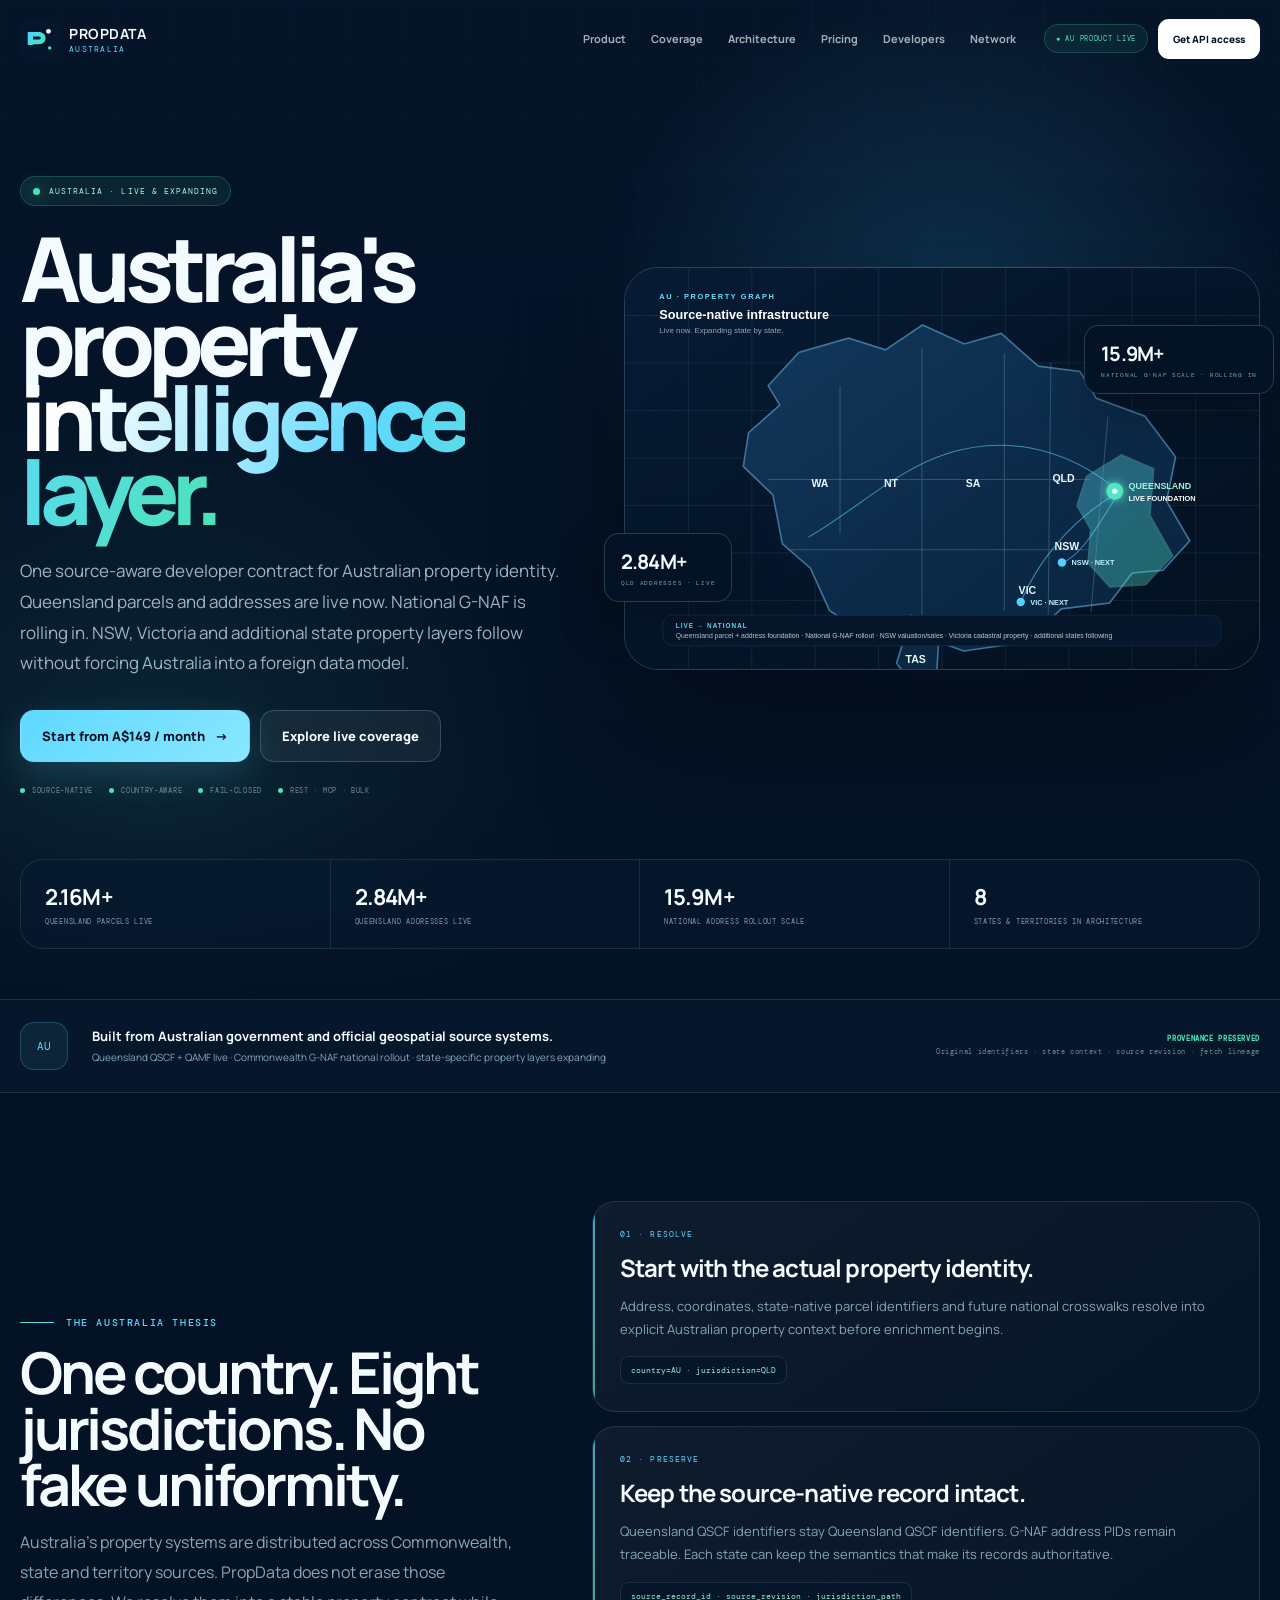
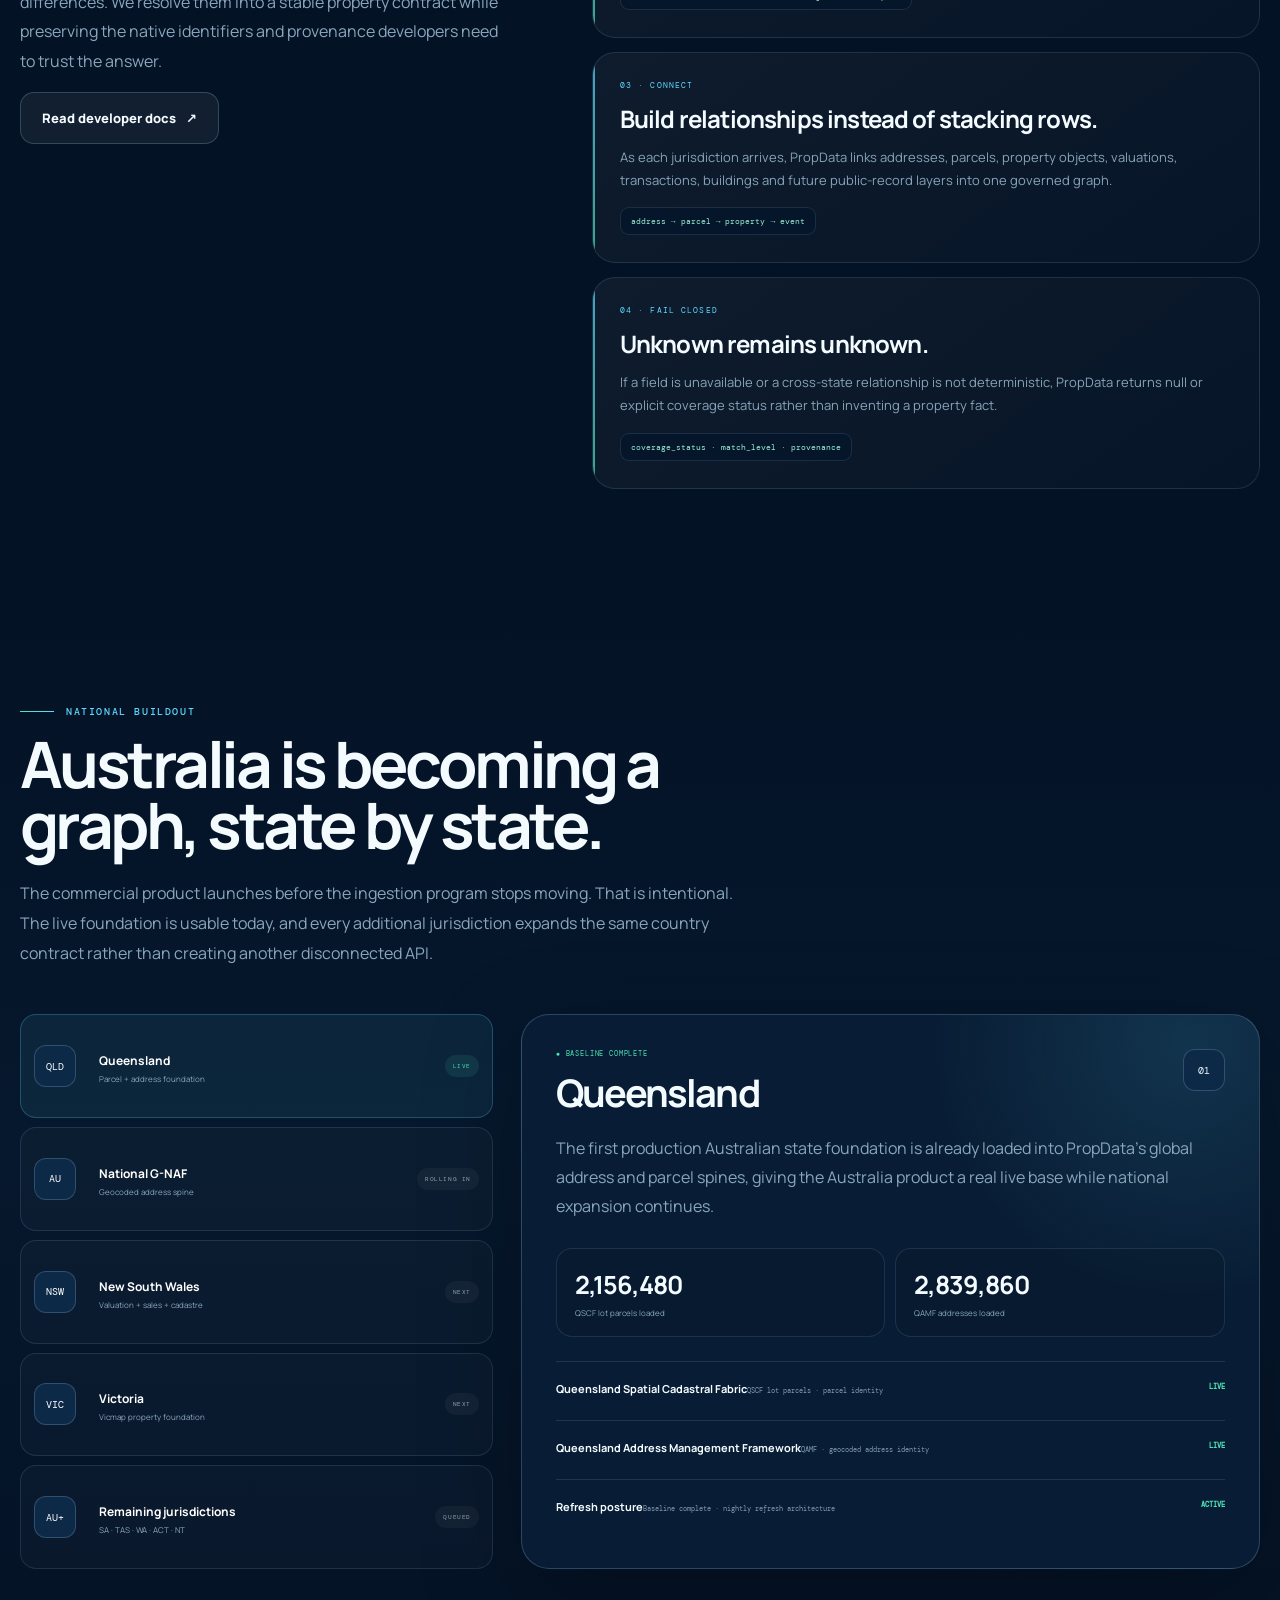
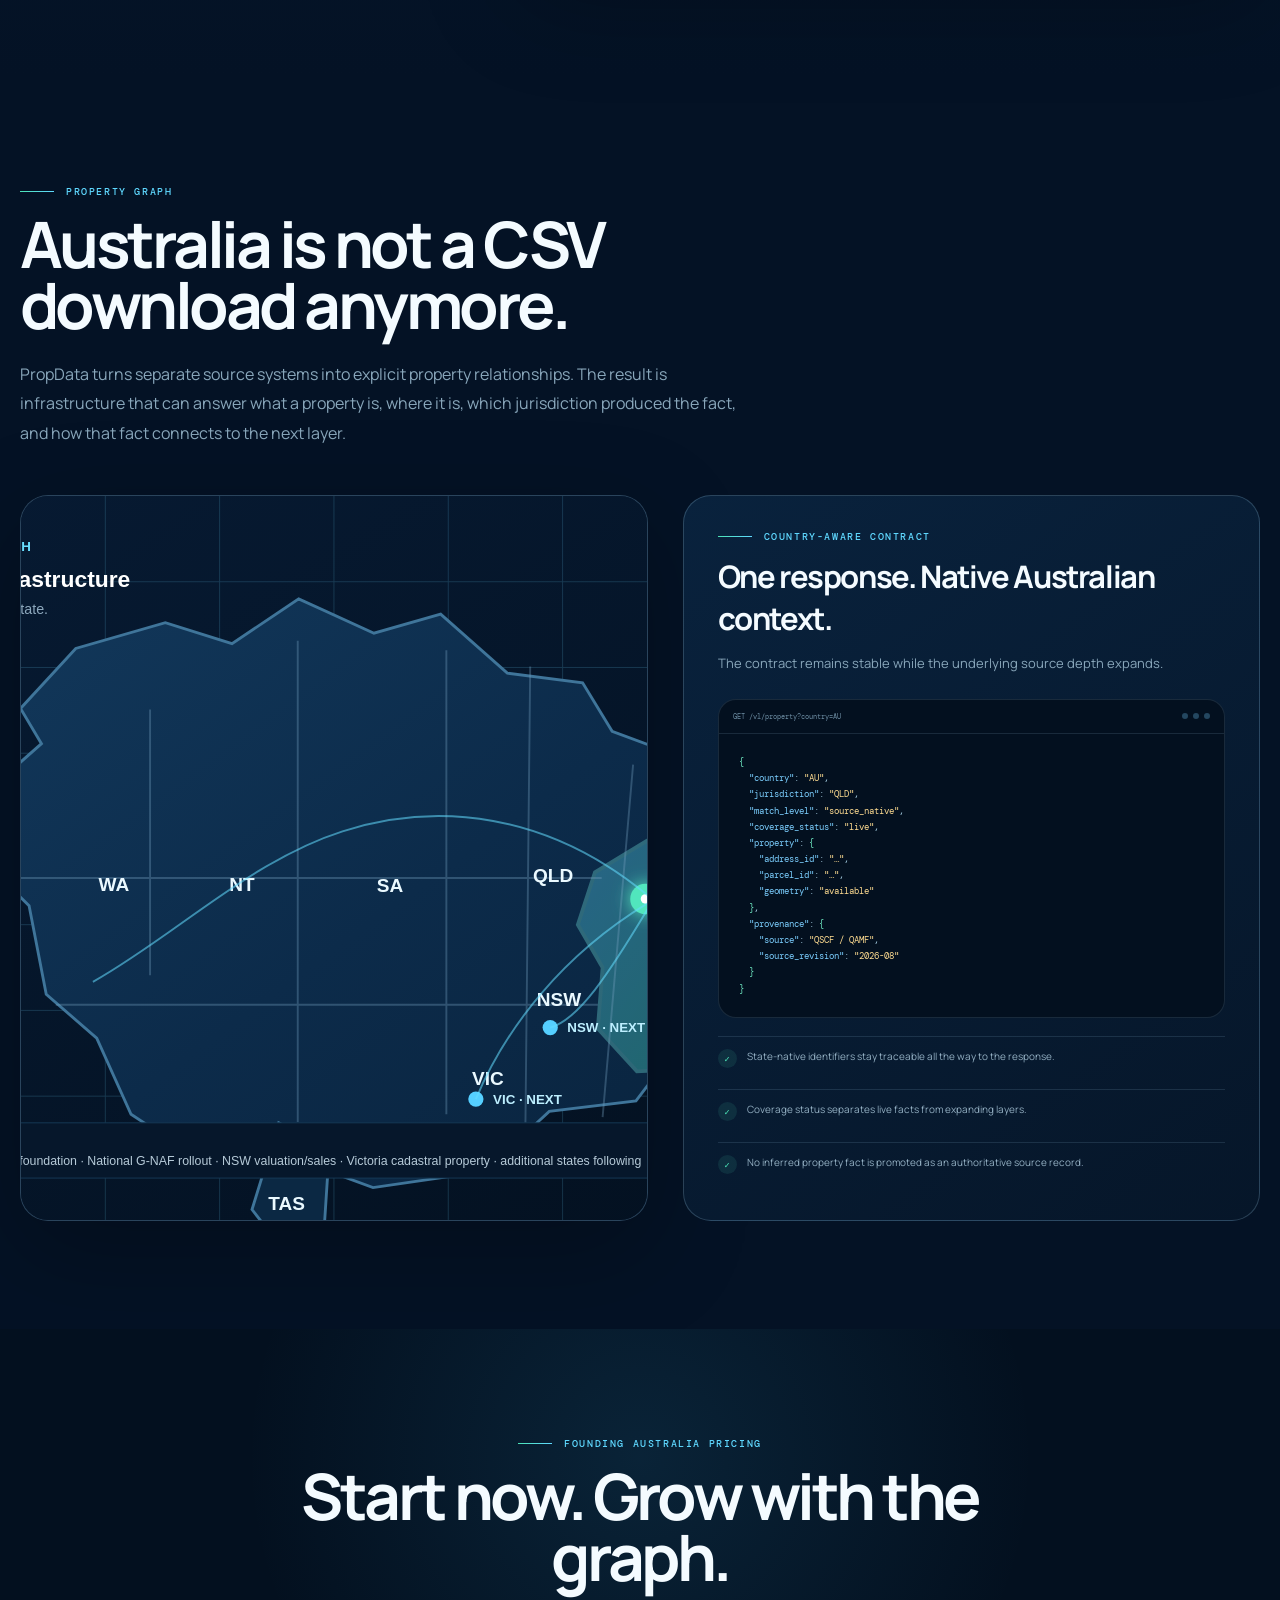
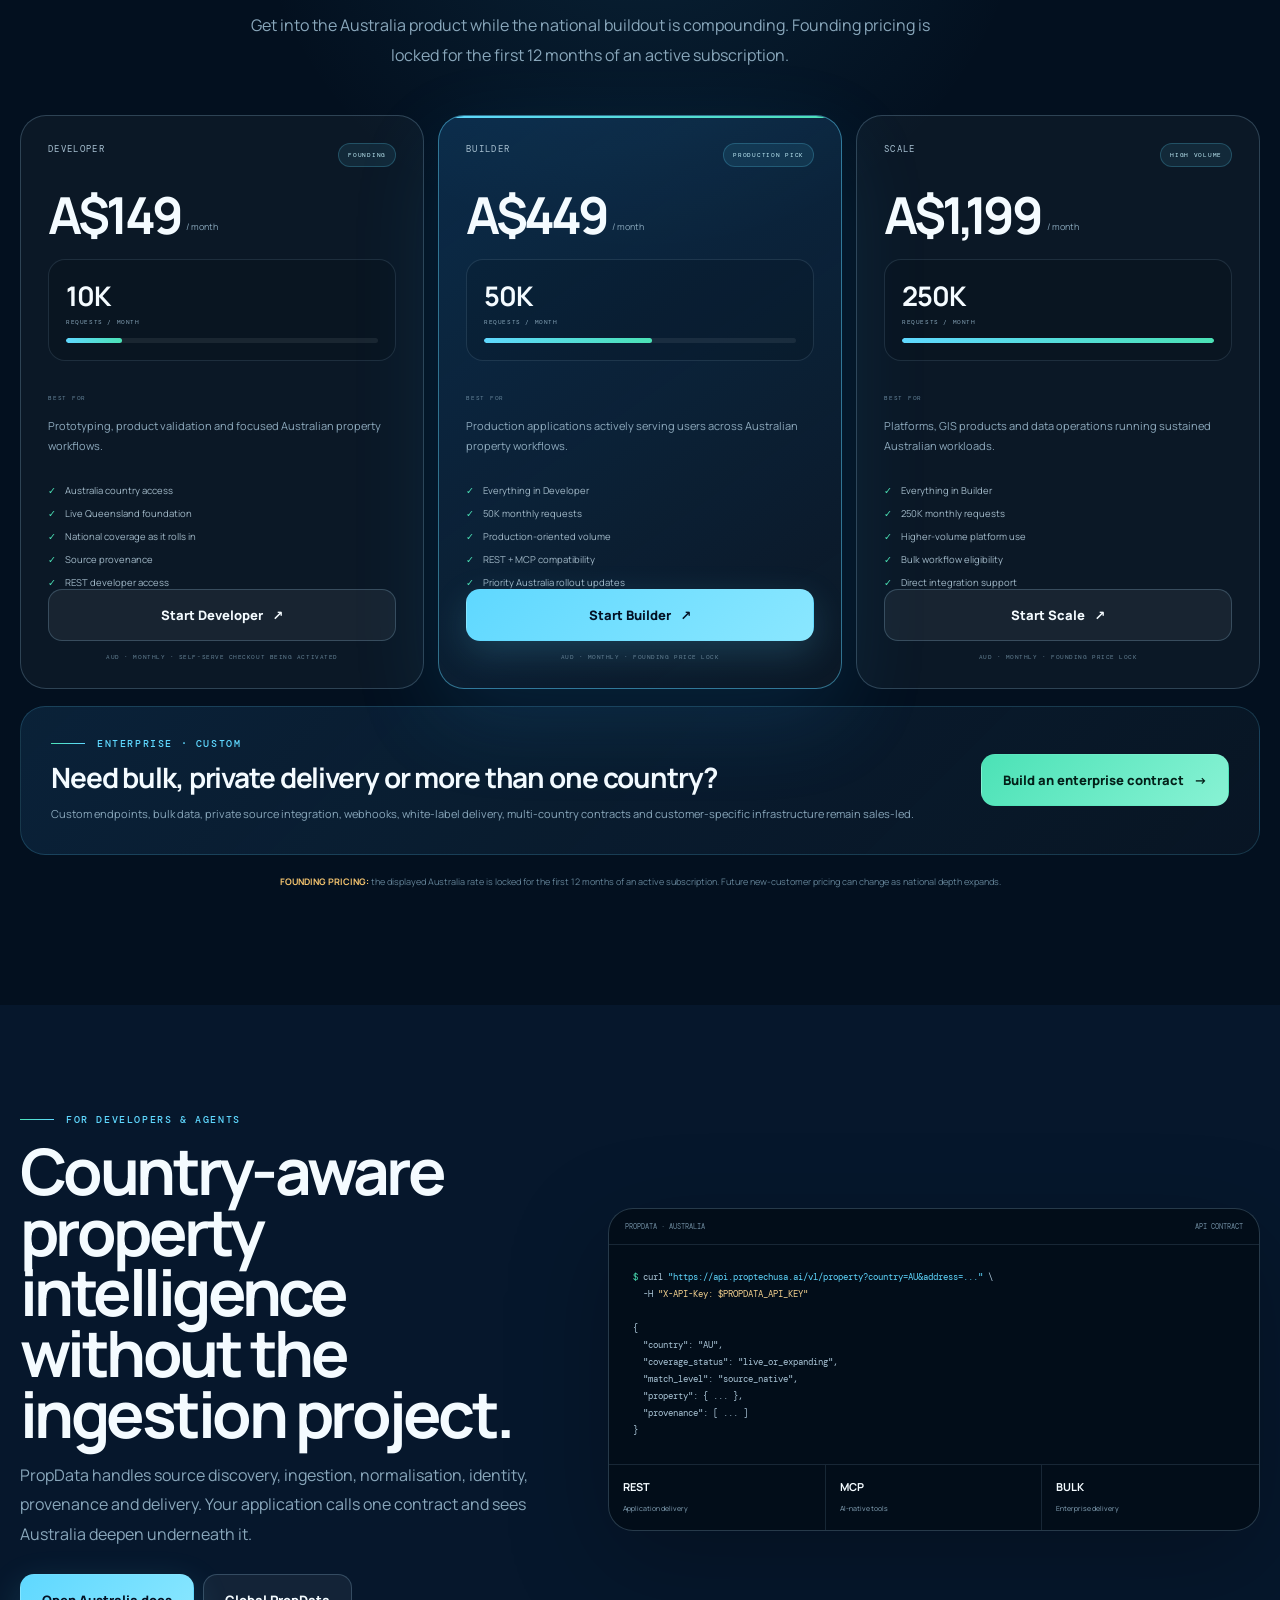
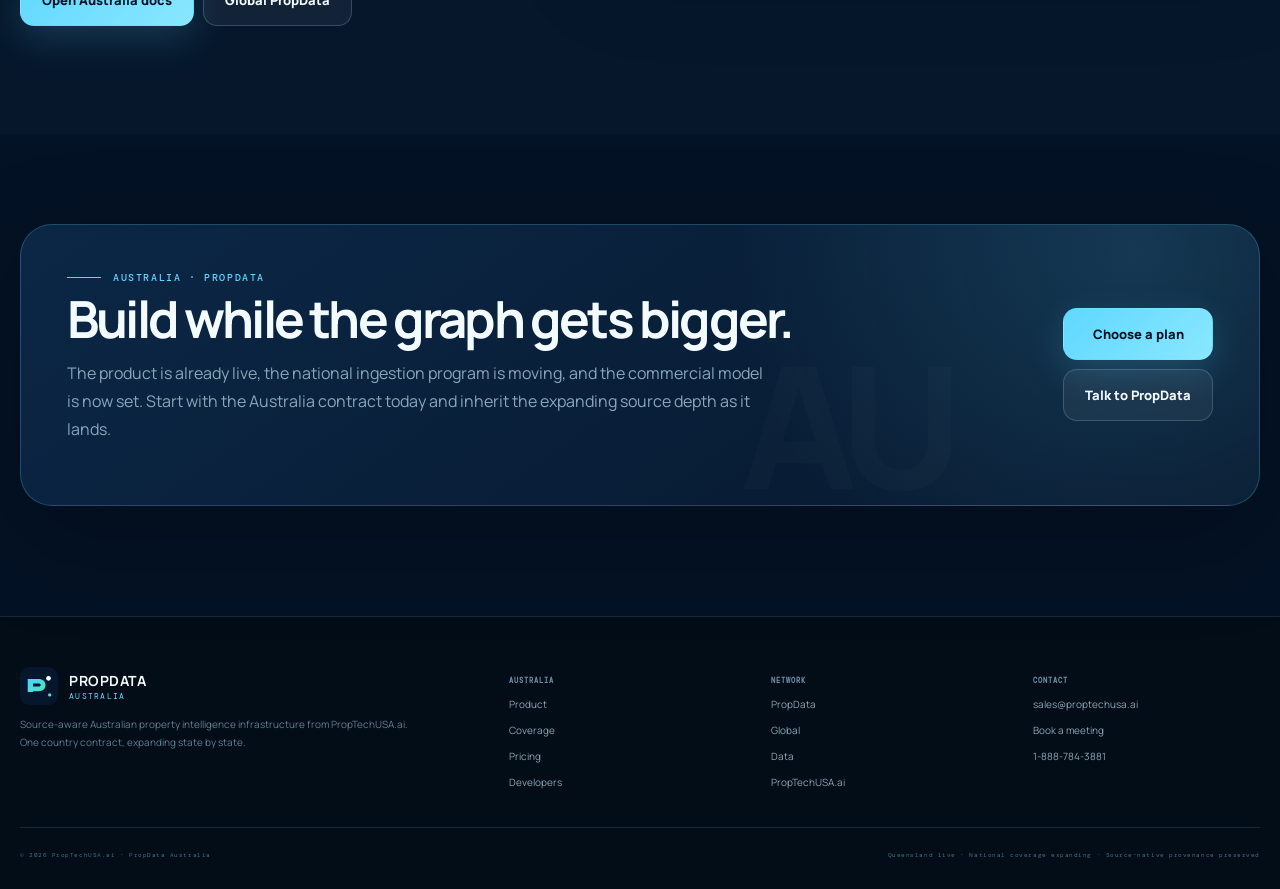
==== index.html @ f92a6155 "Launch premium PropData Australia country site" ====
<!doctype html>
<html lang="en-AU">
<head>
  <meta charset="utf-8">
  <meta name="viewport" content="width=device-width,initial-scale=1,viewport-fit=cover">
  <title>Australia Property Data API — National Address, Parcel & Property Intelligence | PropData</title>
  <meta name="description" content="Build on Australia's expanding source-native property graph with Queensland parcels and addresses live now, national G-NAF rolling out, and NSW, Victoria and additional state property layers following through one PropData API contract.">
  <meta name="author" content="PropTechUSA.ai">
  <meta name="application-name" content="PropData Australia">
  <meta name="theme-color" content="#041225">
  <meta name="color-scheme" content="dark">
  <meta name="robots" content="index,follow,max-image-preview:large,max-snippet:-1,max-video-preview:-1">
  <link rel="canonical" href="https://au.proptechusa.ai/">
  <link rel="alternate" hreflang="en-AU" href="https://au.proptechusa.ai/">
  <link rel="alternate" hreflang="x-default" href="https://au.proptechusa.ai/">
  <link rel="icon" href="/favicon.svg" type="image/svg+xml">
  <link rel="manifest" href="/site.webmanifest">
  <link rel="stylesheet" href="/site.css">

  <meta property="og:type" content="website">
  <meta property="og:site_name" content="PropData Australia">
  <meta property="og:title" content="Australia's property intelligence infrastructure. One API.">
  <meta property="og:description" content="Queensland live. National G-NAF rolling out. NSW, Victoria and additional state property layers following through one source-aware property contract.">
  <meta property="og:url" content="https://au.proptechusa.ai/">
  <meta property="og:locale" content="en_AU">
  <meta property="og:image" content="https://au.proptechusa.ai/assets/australia-network.svg">
  <meta property="og:image:alt" content="PropData Australia national property graph rollout">
  <meta name="twitter:card" content="summary_large_image">
  <meta name="twitter:title" content="Australia's property intelligence infrastructure. One API.">
  <meta name="twitter:description" content="Source-native Australian property intelligence with Queensland live and national coverage expanding now.">
  <meta name="twitter:image" content="https://au.proptechusa.ai/assets/australia-network.svg">

  <script type="application/ld+json">
  {
    "@context":"https://schema.org",
    "@graph":[
      {
        "@type":"Organization",
        "@id":"https://proptechusa.ai/#organization",
        "name":"PropTechUSA.ai",
        "url":"https://proptechusa.ai/",
        "logo":{"@type":"ImageObject","url":"https://au.proptechusa.ai/favicon.svg"},
        "sameAs":["https://propdata.proptechusa.ai/","https://global.proptechusa.ai/","https://data.proptechusa.ai/"]
      },
      {
        "@type":"WebSite",
        "@id":"https://au.proptechusa.ai/#website",
        "url":"https://au.proptechusa.ai/",
        "name":"PropData Australia",
        "publisher":{"@id":"https://proptechusa.ai/#organization"},
        "inLanguage":"en-AU"
      },
      {
        "@type":"SoftwareApplication",
        "@id":"https://au.proptechusa.ai/#product",
        "name":"PropData Australia Property Intelligence API",
        "url":"https://au.proptechusa.ai/",
        "applicationCategory":"DeveloperApplication",
        "applicationSubCategory":"Property data API",
        "operatingSystem":"Web API",
        "isAccessibleForFree":false,
        "provider":{"@id":"https://proptechusa.ai/#organization"},
        "areaServed":{"@type":"Country","name":"Australia"},
        "description":"Australia property intelligence infrastructure with live Queensland parcel and address baselines, national G-NAF expansion, and additional state cadastral, valuation and transaction layers rolling into one governed developer contract.",
        "featureList":["Australian address resolution","Parcel identity and geometry","Source provenance","State-aware property models","National G-NAF rollout","REST and MCP delivery","Bulk and enterprise delivery"],
        "offers":[
          {"@type":"Offer","name":"Developer","price":"149","priceCurrency":"AUD","availability":"https://schema.org/InStock"},
          {"@type":"Offer","name":"Builder","price":"449","priceCurrency":"AUD","availability":"https://schema.org/InStock"},
          {"@type":"Offer","name":"Scale","price":"1199","priceCurrency":"AUD","availability":"https://schema.org/InStock"}
        ]
      },
      {
        "@type":"BreadcrumbList",
        "itemListElement":[
          {"@type":"ListItem","position":1,"name":"PropTechUSA.ai","item":"https://proptechusa.ai/"},
          {"@type":"ListItem","position":2,"name":"PropData","item":"https://propdata.proptechusa.ai/"},
          {"@type":"ListItem","position":3,"name":"Australia","item":"https://au.proptechusa.ai/"}
        ]
      },
      {
        "@type":"FAQPage",
        "mainEntity":[
          {"@type":"Question","name":"Is PropData Australia live?","acceptedAnswer":{"@type":"Answer","text":"Yes. Queensland parcel and address foundations are live today. National G-NAF address coverage and additional state property layers are rolling into the same PropData contract."}},
          {"@type":"Question","name":"What currency is Australia pricing in?","acceptedAnswer":{"@type":"Answer","text":"Self-serve Australia plans are priced in Australian dollars (AUD)."}},
          {"@type":"Question","name":"Does PropData flatten Australian states into a US-style schema?","acceptedAnswer":{"@type":"Answer","text":"No. PropData preserves source-native state identifiers, jurisdiction semantics and provenance while normalizing delivery through a stable country-aware API contract."}}
        ]
      }
    ]
  }
  </script>
</head>
<body>
  <header class="site-header">
    <div class="shell nav">
      <a class="brand" href="#top" aria-label="PropData Australia home">
        <img src="/favicon.svg" alt="" width="38" height="38">
        <span class="brand-copy"><strong>PROPDATA</strong><small>AUSTRALIA</small></span>
      </a>

      <button id="menu-toggle" class="menu-toggle" type="button" aria-expanded="false" aria-controls="primary-nav" aria-label="Open navigation"><span></span><span></span></button>

      <nav id="primary-nav" class="primary-nav" aria-label="Primary navigation">
        <a href="#product">Product</a>
        <a href="#coverage">Coverage</a>
        <a href="#architecture">Architecture</a>
        <a href="#pricing">Pricing</a>
        <a href="/docs.html">Developers</a>
        <details class="network-menu">
          <summary>Network</summary>
          <div class="network-popover">
            <a href="https://proptechusa.ai/"><strong>PropTechUSA.ai</strong><small>Company</small></a>
            <a href="https://propdata.proptechusa.ai/"><strong>PropData</strong><small>Global property API</small></a>
            <a href="https://global.proptechusa.ai/"><strong>Global</strong><small>International coverage</small></a>
            <a href="https://data.proptechusa.ai/"><strong>Data</strong><small>Data solutions</small></a>
          </div>
        </details>
      </nav>

      <div class="nav-actions">
        <span class="nav-pill">● AU PRODUCT LIVE</span>
        <a class="nav-cta" href="#pricing">Get API access</a>
      </div>
    </div>
  </header>

  <main id="top">
    <section class="hero">
      <div class="shell">
        <div class="hero-grid">
          <div class="hero-copy reveal visible">
            <div class="launch-pill"><i></i> AUSTRALIA · LIVE & EXPANDING</div>
            <h1>Australia's property<br><em>intelligence layer.</em></h1>
            <p>One source-aware developer contract for Australian property identity. Queensland parcels and addresses are live now. National G-NAF is rolling in. NSW, Victoria and additional state property layers follow without forcing Australia into a foreign data model.</p>
            <div class="hero-actions">
              <a class="btn btn-primary" href="#pricing">Start from A$149 / month <span>→</span></a>
              <a class="btn btn-dark" href="#coverage">Explore live coverage</a>
            </div>
            <div class="hero-note">
              <span><i></i> SOURCE-NATIVE</span>
              <span><i></i> COUNTRY-AWARE</span>
              <span><i></i> FAIL-CLOSED</span>
              <span><i></i> REST · MCP · BULK</span>
            </div>
            <div id="success" class="success-banner" role="status">Subscription received. We are provisioning your PropData Australia access under the selected plan.</div>
          </div>

          <div class="hero-visual reveal visible">
            <img src="/assets/australia-network.svg" alt="Australia property graph showing Queensland live and national expansion">
            <div class="hero-float float-a"><b>2.84M+</b><span>QLD ADDRESSES · LIVE</span></div>
            <div class="hero-float float-b"><b>15.9M+</b><span>NATIONAL G-NAF SCALE · ROLLING IN</span></div>
          </div>
        </div>

        <div class="hero-metrics reveal visible" aria-label="Australia product metrics">
          <div><b>2.16M+</b><span>Queensland parcels live</span></div>
          <div><b>2.84M+</b><span>Queensland addresses live</span></div>
          <div><b>15.9M+</b><span>National address rollout scale</span></div>
          <div><b>8</b><span>States & territories in architecture</span></div>
        </div>
      </div>
    </section>

    <section class="source-ribbon" aria-label="Source provenance">
      <div class="shell source-ribbon-inner">
        <div class="source-seal">AU</div>
        <div class="source-copy">
          <strong>Built from Australian government and official geospatial source systems.</strong>
          <span>Queensland QSCF + QAMF live · Commonwealth G-NAF national rollout · state-specific property layers expanding</span>
        </div>
        <div class="source-right"><b>PROVENANCE PRESERVED</b><br>Original identifiers · state context · source revision · fetch lineage</div>
      </div>
    </section>

    <section id="product" class="section thesis">
      <div class="shell thesis-grid">
        <div class="thesis-copy reveal">
          <div class="eyebrow">THE AUSTRALIA THESIS</div>
          <h2>One country. Eight jurisdictions. No fake uniformity.</h2>
          <p>Australia's property systems are distributed across Commonwealth, state and territory sources. PropData does not erase those differences. We resolve them into a stable property contract while preserving the native identifiers and provenance developers need to trust the answer.</p>
          <a class="btn btn-dark" href="/docs.html">Read developer docs <span>↗</span></a>
        </div>

        <div class="principles">
          <article class="principle reveal"><div class="number">01 · RESOLVE</div><h3>Start with the actual property identity.</h3><p>Address, coordinates, state-native parcel identifiers and future national crosswalks resolve into explicit Australian property context before enrichment begins.</p><code>country=AU · jurisdiction=QLD</code></article>
          <article class="principle reveal"><div class="number">02 · PRESERVE</div><h3>Keep the source-native record intact.</h3><p>Queensland QSCF identifiers stay Queensland QSCF identifiers. G-NAF address PIDs remain traceable. Each state can keep the semantics that make its records authoritative.</p><code>source_record_id · source_revision · jurisdiction_path</code></article>
          <article class="principle reveal"><div class="number">03 · CONNECT</div><h3>Build relationships instead of stacking rows.</h3><p>As each jurisdiction arrives, PropData links addresses, parcels, property objects, valuations, transactions, buildings and future public-record layers into one governed graph.</p><code>address → parcel → property → event</code></article>
          <article class="principle reveal"><div class="number">04 · FAIL CLOSED</div><h3>Unknown remains unknown.</h3><p>If a field is unavailable or a cross-state relationship is not deterministic, PropData returns null or explicit coverage status rather than inventing a property fact.</p><code>coverage_status · match_level · provenance</code></article>
        </div>
      </div>
    </section>

    <section id="coverage" class="section coverage">
      <div class="shell">
        <div class="section-head reveal">
          <div class="eyebrow">NATIONAL BUILDOUT</div>
          <h2>Australia is becoming a graph, state by state.</h2>
          <p>The commercial product launches before the ingestion program stops moving. That is intentional. The live foundation is usable today, and every additional jurisdiction expands the same country contract rather than creating another disconnected API.</p>
        </div>

        <div class="coverage-layout">
          <div class="state-list reveal" role="tablist" aria-label="Australian coverage">
            <button class="state-tab active" type="button" role="tab" aria-selected="true" data-state-tab="QLD"><span class="state-code">QLD</span><span><strong>Queensland</strong><small>Parcel + address foundation</small></span><span class="state-badge">LIVE</span></button>
            <button class="state-tab" type="button" role="tab" aria-selected="false" data-state-tab="NAT"><span class="state-code">AU</span><span><strong>National G-NAF</strong><small>Geocoded address spine</small></span><span class="state-badge">ROLLING IN</span></button>
            <button class="state-tab" type="button" role="tab" aria-selected="false" data-state-tab="NSW"><span class="state-code">NSW</span><span><strong>New South Wales</strong><small>Valuation + sales + cadastre</small></span><span class="state-badge">NEXT</span></button>
            <button class="state-tab" type="button" role="tab" aria-selected="false" data-state-tab="VIC"><span class="state-code">VIC</span><span><strong>Victoria</strong><small>Vicmap property foundation</small></span><span class="state-badge">NEXT</span></button>
            <button class="state-tab" type="button" role="tab" aria-selected="false" data-state-tab="REST"><span class="state-code">AU+</span><span><strong>Remaining jurisdictions</strong><small>SA · TAS · WA · ACT · NT</small></span><span class="state-badge">QUEUED</span></button>
          </div>

          <div class="reveal">
            <article class="state-panel" data-state-panel="QLD">
              <div class="panel-top"><div><div class="panel-status">● BASELINE COMPLETE</div><h3>Queensland</h3></div><span class="state-code">01</span></div>
              <p>The first production Australian state foundation is already loaded into PropData's global address and parcel spines, giving the Australia product a real live base while national expansion continues.</p>
              <div class="coverage-stats"><div class="coverage-stat"><b>2,156,480</b><span>QSCF lot parcels loaded</span></div><div class="coverage-stat"><b>2,839,860</b><span>QAMF addresses loaded</span></div></div>
              <div class="dataset-list">
                <div class="dataset-row"><div><strong>Queensland Spatial Cadastral Fabric</strong><span>QSCF lot parcels · parcel identity</span></div><b>LIVE</b></div>
                <div class="dataset-row"><div><strong>Queensland Address Management Framework</strong><span>QAMF · geocoded address identity</span></div><b>LIVE</b></div>
                <div class="dataset-row"><div><strong>Refresh posture</strong><span>Baseline complete · nightly refresh architecture</span></div><b>ACTIVE</b></div>
              </div>
            </article>

            <article class="state-panel" data-state-panel="NAT" hidden>
              <div class="panel-top"><div><div class="panel-status">● NATIONAL INGEST PROGRAM</div><h3>G-NAF</h3></div><span class="state-code">AU</span></div>
              <p>The Geocoded National Address File is the national address spine for the next phase: a resumable state-by-state loader normalising authoritative address identity into PropData while retaining native PIDs and geocodes.</p>
              <div class="coverage-stats"><div class="coverage-stat"><b>15.9M+</b><span>Expected national address scale</span></div><div class="coverage-stat"><b>9</b><span>Loader partitions including offshore territories</span></div></div>
              <div class="dataset-list">
                <div class="dataset-row"><div><strong>National address identity</strong><span>G-NAF Core · GDA2020</span></div><b>ROLLING IN</b></div>
                <div class="dataset-row"><div><strong>Geocode validation</strong><span>Address-level longitude + latitude</span></div><b>BUILT</b></div>
                <div class="dataset-row"><div><strong>Resume architecture</strong><span>ACT · NSW · NT · OT · QLD · SA · TAS · VIC · WA</span></div><b>READY</b></div>
              </div>
            </article>

            <article class="state-panel" data-state-panel="NSW" hidden>
              <div class="panel-top"><div><div class="panel-status">● FAST FOLLOW</div><h3>New South Wales</h3></div><span class="state-code">02</span></div>
              <p>NSW adds something materially different from a basic parcel layer: statutory land values and historical property sales keyed by native property identifiers, with spatial cadastre planned alongside them.</p>
              <div class="coverage-stats"><div class="coverage-stat"><b>~2.6M</b><span>Property-scale land value foundation</span></div><div class="coverage-stat"><b>1990+</b><span>Historical sales coverage available</span></div></div>
              <div class="dataset-list">
                <div class="dataset-row"><div><strong>Valuer General NSW</strong><span>Bulk Land Values</span></div><b>NEXT</b></div>
                <div class="dataset-row"><div><strong>Property Sales Information</strong><span>PSI · transaction history</span></div><b>NEXT</b></div>
                <div class="dataset-row"><div><strong>NSW spatial cadastre</strong><span>Parcel geometry crosswalk</span></div><b>PLANNED</b></div>
              </div>
            </article>

            <article class="state-panel" data-state-panel="VIC" hidden>
              <div class="panel-top"><div><div class="panel-status">● FAST FOLLOW</div><h3>Victoria</h3></div><span class="state-code">03</span></div>
              <p>Vicmap Property is the authoritative cadastral/property foundation for Victoria and provides a deterministic path through SPI, property records and future address relationships.</p>
              <div class="coverage-stats"><div class="coverage-stat"><b>STATEWIDE</b><span>Victoria cadastral coverage</span></div><div class="coverage-stat"><b>SPI</b><span>Native Standard Parcel Identifier</span></div></div>
              <div class="dataset-list">
                <div class="dataset-row"><div><strong>Vicmap Property</strong><span>Parcels · properties · easements · road casements</span></div><b>NEXT</b></div>
                <div class="dataset-row"><div><strong>Vicmap Address crosswalk</strong><span>Property ↔ address relationships</span></div><b>PLANNED</b></div>
                <div class="dataset-row"><div><strong>Geometry</strong><span>Parcel/property polygons</span></div><b>AVAILABLE</b></div>
              </div>
            </article>

            <article class="state-panel" data-state-panel="REST" hidden>
              <div class="panel-top"><div><div class="panel-status">● EXPANSION QUEUE</div><h3>Remaining Australia</h3></div><span class="state-code">04+</span></div>
              <p>South Australia, Tasmania, Western Australia, the ACT and Northern Territory are already inside the Australia architecture. Each comes in through its own authoritative sources and lands in the same country-aware contract.</p>
              <div class="coverage-stats"><div class="coverage-stat"><b>5</b><span>Additional state/territory cadastral programs</span></div><div class="coverage-stat"><b>1</b><span>Country contract across all jurisdictions</span></div></div>
              <div class="dataset-list">
                <div class="dataset-row"><div><strong>SA · TAS · WA</strong><span>State cadastral/property foundations</span></div><b>QUEUED</b></div>
                <div class="dataset-row"><div><strong>ACT · NT</strong><span>Territory parcel and address sources</span></div><b>QUEUED</b></div>
                <div class="dataset-row"><div><strong>National relationships</strong><span>Cross-source identity without flattening provenance</span></div><b>ARCHITECTED</b></div>
              </div>
            </article>
          </div>
        </div>
      </div>
    </section>

    <section id="architecture" class="section graph">
      <div class="shell">
        <div class="section-head reveal">
          <div class="eyebrow">PROPERTY GRAPH</div>
          <h2>Australia is not a CSV download anymore.</h2>
          <p>PropData turns separate source systems into explicit property relationships. The result is infrastructure that can answer what a property is, where it is, which jurisdiction produced the fact, and how that fact connects to the next layer.</p>
        </div>

        <div class="graph-grid">
          <div class="graph-card reveal"><img src="/assets/australia-network.svg" alt="Australia property graph architecture"></div>
          <div class="contract-card reveal">
            <div class="eyebrow">COUNTRY-AWARE CONTRACT</div>
            <h3>One response. Native Australian context.</h3>
            <p>The contract remains stable while the underlying source depth expands.</p>
            <div class="code-window">
              <div class="code-head"><span>GET /v1/property?country=AU</span><span class="code-dots"><i></i><i></i><i></i></span></div>
              <div class="code-body"><span class="k">{</span>
  <span class="s">"country"</span>: <span class="v">"AU"</span>,
  <span class="s">"jurisdiction"</span>: <span class="v">"QLD"</span>,
  <span class="s">"match_level"</span>: <span class="v">"source_native"</span>,
  <span class="s">"coverage_status"</span>: <span class="v">"live"</span>,
  <span class="s">"property"</span>: <span class="k">{</span>
    <span class="s">"address_id"</span>: <span class="v">"…"</span>,
    <span class="s">"parcel_id"</span>: <span class="v">"…"</span>,
    <span class="s">"geometry"</span>: <span class="v">"available"</span>
  <span class="k">}</span>,
  <span class="s">"provenance"</span>: <span class="k">{</span>
    <span class="s">"source"</span>: <span class="v">"QSCF / QAMF"</span>,
    <span class="s">"source_revision"</span>: <span class="v">"2026-08"</span>
  <span class="k">}</span>
<span class="k">}</span></div>
            </div>
            <div class="contract-points">
              <div class="contract-point"><i>✓</i><span>State-native identifiers stay traceable all the way to the response.</span></div>
              <div class="contract-point"><i>✓</i><span>Coverage status separates live facts from expanding layers.</span></div>
              <div class="contract-point"><i>✓</i><span>No inferred property fact is promoted as an authoritative source record.</span></div>
            </div>
          </div>
        </div>
      </div>
    </section>

    <section id="pricing" class="section pricing">
      <div class="shell">
        <div class="section-head pricing-head reveal">
          <div class="eyebrow">FOUNDING AUSTRALIA PRICING</div>
          <h2>Start now. Grow with the graph.</h2>
          <p class="pricing-sub">Get into the Australia product while the national buildout is compounding. Founding pricing is locked for the first 12 months of an active subscription.</p>
        </div>

        <div class="price-grid">
          <article class="price-card reveal">
            <div class="price-top"><div class="price-name">DEVELOPER</div><span class="price-badge">FOUNDING</span></div>
            <div class="price"><b>A$149</b><span>/ month</span></div>
            <div class="volume"><b>10K</b><span>REQUESTS / MONTH</span><div class="volume-bar"><i></i></div></div>
            <div class="bestfor"><small>BEST FOR</small><p>Prototyping, product validation and focused Australian property workflows.</p></div>
            <ul class="plan-list"><li>Australia country access</li><li>Live Queensland foundation</li><li>National coverage as it rolls in</li><li>Source provenance</li><li>REST developer access</li></ul>
            <a class="btn btn-dark" href="mailto:sales@proptechusa.ai?subject=PropData%20Australia%20Developer%20Plan">Start Developer <span>↗</span></a>
            <div class="price-foot">AUD · MONTHLY · SELF-SERVE CHECKOUT BEING ACTIVATED</div>
          </article>

          <article class="price-card featured reveal">
            <div class="price-top"><div class="price-name">BUILDER</div><span class="price-badge">PRODUCTION PICK</span></div>
            <div class="price"><b>A$449</b><span>/ month</span></div>
            <div class="volume"><b>50K</b><span>REQUESTS / MONTH</span><div class="volume-bar"><i></i></div></div>
            <div class="bestfor"><small>BEST FOR</small><p>Production applications actively serving users across Australian property workflows.</p></div>
            <ul class="plan-list"><li>Everything in Developer</li><li>50K monthly requests</li><li>Production-oriented volume</li><li>REST + MCP compatibility</li><li>Priority Australia rollout updates</li></ul>
            <a class="btn btn-primary" href="mailto:sales@proptechusa.ai?subject=PropData%20Australia%20Builder%20Plan">Start Builder <span>↗</span></a>
            <div class="price-foot">AUD · MONTHLY · FOUNDING PRICE LOCK</div>
          </article>

          <article class="price-card reveal">
            <div class="price-top"><div class="price-name">SCALE</div><span class="price-badge">HIGH VOLUME</span></div>
            <div class="price"><b>A$1,199</b><span>/ month</span></div>
            <div class="volume"><b>250K</b><span>REQUESTS / MONTH</span><div class="volume-bar"><i></i></div></div>
            <div class="bestfor"><small>BEST FOR</small><p>Platforms, GIS products and data operations running sustained Australian workloads.</p></div>
            <ul class="plan-list"><li>Everything in Builder</li><li>250K monthly requests</li><li>Higher-volume platform use</li><li>Bulk workflow eligibility</li><li>Direct integration support</li></ul>
            <a class="btn btn-dark" href="mailto:sales@proptechusa.ai?subject=PropData%20Australia%20Scale%20Plan">Start Scale <span>↗</span></a>
            <div class="price-foot">AUD · MONTHLY · FOUNDING PRICE LOCK</div>
          </article>
        </div>

        <div class="enterprise reveal">
          <div><div class="eyebrow">ENTERPRISE · CUSTOM</div><h3>Need bulk, private delivery or more than one country?</h3><p>Custom endpoints, bulk data, private source integration, webhooks, white-label delivery, multi-country contracts and customer-specific infrastructure remain sales-led.</p></div>
          <a class="btn btn-green" href="https://calendly.com/proptechusa">Build an enterprise contract <span>→</span></a>
        </div>
        <p class="founder-price"><b>FOUNDING PRICING:</b> the displayed Australia rate is locked for the first 12 months of an active subscription. Future new-customer pricing can change as national depth expands.</p>
      </div>
    </section>

    <section class="section developers">
      <div class="shell developer-grid">
        <div class="developer-copy reveal">
          <div class="eyebrow">FOR DEVELOPERS & AGENTS</div>
          <h2>Country-aware property intelligence without the ingestion project.</h2>
          <p>PropData handles source discovery, ingestion, normalisation, identity, provenance and delivery. Your application calls one contract and sees Australia deepen underneath it.</p>
          <div class="developer-links"><a class="btn btn-primary" href="/docs.html">Open Australia docs</a><a class="btn btn-dark" href="https://propdata.proptechusa.ai/">Global PropData</a></div>
        </div>

        <div class="terminal reveal">
          <div class="terminal-head"><span>PROPDATA · AUSTRALIA</span><span>API CONTRACT</span></div>
          <div class="terminal-body"><span class="prompt">$</span> curl <span class="url">"https://api.proptechusa.ai/v1/property?country=AU&amp;address=..."</span> \
  -H <span class="json">"X-API-Key: $PROPDATA_API_KEY"</span>

{
  "country": "AU",
  "coverage_status": "live_or_expanding",
  "match_level": "source_native",
  "property": { ... },
  "provenance": [ ... ]
}</div>
          <div class="terminal-foot"><div><b>REST</b><span>Application delivery</span></div><div><b>MCP</b><span>AI-native tools</span></div><div><b>BULK</b><span>Enterprise delivery</span></div></div>
        </div>
      </div>
    </section>

    <section class="cta">
      <div class="shell cta-card reveal">
        <div>
          <div class="eyebrow">AUSTRALIA · PROPDATA</div>
          <h2>Build while the graph gets bigger.</h2>
          <p>The product is already live, the national ingestion program is moving, and the commercial model is now set. Start with the Australia contract today and inherit the expanding source depth as it lands.</p>
        </div>
        <div class="cta-actions"><a class="btn btn-primary" href="#pricing">Choose a plan</a><a class="btn btn-dark" href="https://calendly.com/proptechusa">Talk to PropData</a></div>
      </div>
    </section>
  </main>

  <footer class="footer">
    <div class="shell">
      <div class="footer-grid">
        <div class="footer-brand"><a class="brand" href="#top"><img src="/favicon.svg" alt="" width="38" height="38"><span class="brand-copy"><strong>PROPDATA</strong><small>AUSTRALIA</small></span></a><p>Source-aware Australian property intelligence infrastructure from PropTechUSA.ai. One country contract, expanding state by state.</p></div>
        <div class="footer-col"><h4>AUSTRALIA</h4><a href="#product">Product</a><a href="#coverage">Coverage</a><a href="#pricing">Pricing</a><a href="/docs.html">Developers</a></div>
        <div class="footer-col"><h4>NETWORK</h4><a href="https://propdata.proptechusa.ai/">PropData</a><a href="https://global.proptechusa.ai/">Global</a><a href="https://data.proptechusa.ai/">Data</a><a href="https://proptechusa.ai/">PropTechUSA.ai</a></div>
        <div class="footer-col"><h4>CONTACT</h4><a href="mailto:sales@proptechusa.ai">sales@proptechusa.ai</a><a href="https://calendly.com/proptechusa">Book a meeting</a><a href="tel:+18887843881">1-888-784-3881</a></div>
      </div>
      <div class="footer-bottom"><span>© 2026 PropTechUSA.ai · PropData Australia</span><span>Queensland live · National coverage expanding · Source-native provenance preserved</span></div>
    </div>
  </footer>

  <script src="/site.js" defer></script>
</body>
</html>
---- site.css ----
@import url('https://fonts.googleapis.com/css2?family=DM+Mono:wght@400;500&family=Manrope:wght@400;500;600;700;800&display=swap');

:root{--bg:#041225;--bg2:#071a31;--card:#0a2039;--card2:#0d2745;--line:rgba(168,217,246,.13);--line2:rgba(168,217,246,.22);--text:#f4fbff;--muted:#89a7bb;--blue:#5fd8ff;--green:#4be2b6;--gold:#f4c46f;--red:#ff6b6b;--shadow:0 30px 100px rgba(0,0,0,.25);--shell:min(1360px,calc(100% - 40px));}
*{box-sizing:border-box}html{scroll-behavior:smooth}body{margin:0;background:var(--bg);color:var(--text);font-family:Manrope,system-ui,-apple-system,BlinkMacSystemFont,"Segoe UI",sans-serif;-webkit-font-smoothing:antialiased}body.nav-open{overflow:hidden}a{color:inherit;text-decoration:none}button,input,textarea{font:inherit}img{max-width:100%;display:block}.shell{width:var(--shell);margin-inline:auto}.mono{font-family:"DM Mono",monospace}.eyebrow{display:flex;align-items:center;gap:12px;font-family:"DM Mono",monospace;font-size:10px;font-weight:500;letter-spacing:.16em;text-transform:uppercase;color:var(--blue)}.eyebrow:before{content:"";width:34px;height:1px;background:linear-gradient(90deg,var(--green),var(--blue))}.section{position:relative;padding:108px 0}.section-head{max-width:820px}.section-head h2{margin:16px 0 0;font-size:clamp(38px,5vw,70px);line-height:.95;letter-spacing:-.055em}.section-head p{margin:24px 0 0;max-width:720px;color:var(--muted);font-size:16px;line-height:1.85}.btn{display:inline-flex;align-items:center;justify-content:center;gap:10px;min-height:52px;border-radius:14px;padding:0 21px;border:1px solid var(--line2);font-size:13px;font-weight:800;transition:.22s ease}.btn:hover{transform:translateY(-2px);border-color:rgba(95,216,255,.5)}.btn-primary{background:linear-gradient(135deg,var(--blue),#8ae7ff);color:#041225;border-color:transparent;box-shadow:0 12px 36px rgba(95,216,255,.18)}.btn-dark{background:rgba(255,255,255,.055)}.btn-green{background:linear-gradient(135deg,var(--green),#88f2d4);color:#032019;border-color:transparent}.site-header{position:fixed;z-index:50;inset:0 0 auto;height:78px;border-bottom:1px solid transparent;transition:.2s ease}.site-header.scrolled{background:rgba(4,18,37,.88);border-color:var(--line);backdrop-filter:blur(18px)}.nav{height:100%;display:flex;align-items:center;gap:28px}.brand{display:flex;align-items:center;gap:11px;margin-right:auto}.brand img{width:38px;height:38px}.brand-copy{display:grid;gap:1px}.brand-copy strong{font-size:14px;letter-spacing:.04em}.brand-copy small{font-family:"DM Mono",monospace;font-size:8px;letter-spacing:.16em;color:var(--blue)}.primary-nav{display:flex;align-items:center;gap:25px}.primary-nav>a,.network-menu summary{font-size:11px;font-weight:700;color:rgba(244,251,255,.67);cursor:pointer;transition:.2s}.primary-nav>a:hover,.network-menu summary:hover{color:#fff}.network-menu{position:relative}.network-menu summary{list-style:none}.network-menu summary::-webkit-details-marker{display:none}.network-popover{position:absolute;top:34px;right:-20px;width:255px;padding:9px;border:1px solid var(--line2);border-radius:18px;background:#081a30;box-shadow:var(--shadow)}.network-popover a{display:flex;justify-content:space-between;gap:12px;border-radius:11px;padding:12px 13px}.network-popover a:hover{background:rgba(255,255,255,.05)}.network-popover strong{font-size:11px}.network-popover small{font-size:8px;color:var(--muted)}.nav-actions{display:flex;align-items:center;gap:10px}.nav-pill{font-family:"DM Mono",monospace;font-size:7px;letter-spacing:.1em;color:var(--green);border:1px solid rgba(75,226,182,.2);background:rgba(75,226,182,.07);border-radius:999px;padding:9px 11px}.nav-cta{display:inline-flex;align-items:center;justify-content:center;min-height:40px;padding:0 15px;border-radius:11px;background:#fff;color:#061426;font-size:10px;font-weight:900}.menu-toggle{display:none;background:none;border:0;padding:8px}.menu-toggle span{display:block;width:23px;height:1px;background:#fff;margin:6px 0}

.hero{position:relative;min-height:860px;overflow:hidden;padding:142px 0 50px;background:radial-gradient(circle at 74% 33%,rgba(53,164,219,.22),transparent 31%),radial-gradient(circle at 12% 78%,rgba(75,226,182,.09),transparent 30%),linear-gradient(180deg,#051428,#041225)}.hero:before{content:"";position:absolute;inset:0;opacity:.19;background-image:linear-gradient(rgba(95,216,255,.12) 1px,transparent 1px),linear-gradient(90deg,rgba(95,216,255,.12) 1px,transparent 1px);background-size:58px 58px;mask-image:linear-gradient(to bottom,#000,transparent 85%)}.hero:after{content:"";position:absolute;inset:auto 0 0;height:200px;background:linear-gradient(transparent,var(--bg))}.hero-grid{position:relative;z-index:2;display:grid;grid-template-columns:.92fr 1.08fr;gap:62px;align-items:center}.hero-copy{padding-top:34px}.launch-pill{display:inline-flex;align-items:center;gap:9px;padding:9px 12px;border:1px solid rgba(75,226,182,.22);background:rgba(75,226,182,.08);border-radius:999px;font-family:"DM Mono",monospace;font-size:8px;letter-spacing:.13em;color:#abf6df}.launch-pill i{width:7px;height:7px;border-radius:50%;background:var(--green);box-shadow:0 0 18px var(--green)}.hero h1{margin:25px 0 0;font-size:clamp(58px,7vw,103px);line-height:.83;letter-spacing:-.075em;font-weight:800}.hero h1 em{font-style:normal;background:linear-gradient(110deg,#fff 10%,var(--blue) 55%,var(--green));-webkit-background-clip:text;background-clip:text;color:transparent}.hero-copy>p{max-width:620px;margin:28px 0 0;color:#9bb5c7;font-size:17px;line-height:1.8}.hero-actions{display:flex;flex-wrap:wrap;gap:10px;margin-top:31px}.hero-note{display:flex;flex-wrap:wrap;gap:16px;margin-top:24px;font-family:"DM Mono",monospace;font-size:7px;letter-spacing:.1em;color:#6f8b9f}.hero-note span{display:flex;align-items:center;gap:7px}.hero-note i{width:5px;height:5px;border-radius:50%;background:var(--green)}.hero-visual{position:relative}.hero-visual:before{content:"";position:absolute;inset:12% -6% 8% 12%;background:radial-gradient(circle,rgba(95,216,255,.2),transparent 62%);filter:blur(45px)}.hero-visual img{position:relative;width:100%;border:1px solid var(--line2);border-radius:34px;box-shadow:0 55px 130px rgba(0,0,0,.35)}.hero-float{position:absolute;z-index:3;padding:14px 16px;background:rgba(4,18,37,.9);border:1px solid var(--line2);backdrop-filter:blur(12px);border-radius:15px;box-shadow:0 18px 50px rgba(0,0,0,.25)}.hero-float b{display:block;font-size:20px;letter-spacing:-.04em}.hero-float span{display:block;margin-top:4px;font-family:"DM Mono",monospace;font-size:6px;letter-spacing:.12em;color:var(--muted)}.float-a{left:-20px;bottom:68px}.float-b{right:-14px;top:58px}.hero-metrics{position:relative;z-index:3;display:grid;grid-template-columns:repeat(4,1fr);margin-top:64px;border:1px solid var(--line);border-radius:23px;background:rgba(7,27,49,.58);backdrop-filter:blur(12px);overflow:hidden}.hero-metrics div{padding:22px 24px;border-right:1px solid var(--line)}.hero-metrics div:last-child{border:0}.hero-metrics b{display:block;font-size:22px;letter-spacing:-.04em}.hero-metrics span{display:block;margin-top:5px;font-family:"DM Mono",monospace;font-size:7px;letter-spacing:.1em;color:#7f9caf;text-transform:uppercase}.source-ribbon{position:relative;z-index:5;border-block:1px solid var(--line);background:#06172b}.source-ribbon-inner{display:grid;grid-template-columns:auto 1fr auto;gap:24px;align-items:center;padding:22px 0}.source-seal{display:grid;place-items:center;width:48px;height:48px;border-radius:14px;border:1px solid rgba(95,216,255,.22);background:rgba(95,216,255,.07);font-family:"DM Mono",monospace;font-size:11px;color:var(--blue)}.source-copy strong{display:block;font-size:13px}.source-copy span{display:block;margin-top:5px;color:var(--muted);font-size:10px}.source-right{text-align:right;font-family:"DM Mono",monospace;font-size:7px;line-height:1.8;letter-spacing:.09em;color:#6f8d9f}.source-right b{color:var(--green)}

.thesis{overflow:hidden}.thesis-grid{display:grid;grid-template-columns:.85fr 1.15fr;gap:78px;align-items:start}.thesis-copy{position:sticky;top:115px}.thesis-copy h2{margin:16px 0 0;font-size:clamp(40px,4.5vw,68px);line-height:.97;letter-spacing:-.055em}.thesis-copy p{color:var(--muted);line-height:1.85}.principles{display:grid;gap:14px}.principle{position:relative;overflow:hidden;padding:27px;border:1px solid var(--line);background:linear-gradient(145deg,rgba(255,255,255,.045),rgba(255,255,255,.015));border-radius:23px}.principle:before{content:"";position:absolute;inset:0 auto 0 0;width:2px;background:linear-gradient(var(--blue),var(--green));opacity:.7}.principle .number{font-family:"DM Mono",monospace;font-size:8px;letter-spacing:.14em;color:var(--blue)}.principle h3{margin:12px 0 0;font-size:24px;letter-spacing:-.035em}.principle p{margin:11px 0 0;color:#87a4b8;line-height:1.75;font-size:13px}.principle code{display:inline-block;margin-top:16px;padding:8px 10px;border:1px solid var(--line);border-radius:9px;background:#05162a;font-family:"DM Mono",monospace;font-size:8px;color:#9cefd8}

.coverage{background:linear-gradient(180deg,#041225,#06182d 50%,#041225)}.coverage-layout{display:grid;grid-template-columns:.78fr 1.22fr;gap:28px;margin-top:46px}.state-list{display:grid;gap:9px}.state-tab{display:grid;grid-template-columns:52px 1fr auto;gap:13px;align-items:center;text-align:left;width:100%;padding:13px;border:1px solid var(--line);background:rgba(255,255,255,.025);color:#fff;border-radius:16px;cursor:pointer;transition:.2s}.state-tab:hover,.state-tab.active{background:rgba(95,216,255,.075);border-color:rgba(95,216,255,.25)}.state-code{display:grid;place-items:center;width:42px;height:42px;border-radius:12px;background:#0d2948;border:1px solid var(--line2);font-family:"DM Mono",monospace;font-size:10px}.state-tab strong{font-size:12px}.state-tab small{display:block;margin-top:3px;font-size:8px;color:var(--muted)}.state-badge{padding:7px 8px;border-radius:999px;font-family:"DM Mono",monospace;font-size:6px;letter-spacing:.09em;background:rgba(255,255,255,.04);color:#91a9ba}.state-tab.active .state-badge{background:rgba(75,226,182,.1);color:var(--green)}.state-panel{height:100%;min-height:555px;padding:34px;border:1px solid var(--line2);background:radial-gradient(circle at 90% 5%,rgba(95,216,255,.12),transparent 30%),#081d35;border-radius:28px;box-shadow:var(--shadow)}.state-panel[hidden]{display:none}.panel-top{display:flex;justify-content:space-between;gap:20px}.panel-top h3{margin:8px 0 0;font-size:38px;letter-spacing:-.05em}.panel-status{font-family:"DM Mono",monospace;font-size:7px;letter-spacing:.12em;color:var(--green)}.state-panel>p{max-width:720px;color:var(--muted);line-height:1.8}.coverage-stats{display:grid;grid-template-columns:repeat(2,1fr);gap:10px;margin-top:27px}.coverage-stat{padding:18px;border:1px solid var(--line);border-radius:16px;background:rgba(0,0,0,.09)}.coverage-stat b{display:block;font-size:25px;letter-spacing:-.04em}.coverage-stat span{display:block;margin-top:5px;font-size:8px;color:var(--muted)}.dataset-list{display:grid;gap:8px;margin-top:24px}.dataset-row{display:grid;grid-template-columns:1fr auto;gap:16px;align-items:center;padding:14px 0;border-top:1px solid var(--line)}.dataset-row strong{font-size:11px}.dataset-row span{font-family:"DM Mono",monospace;font-size:7px;color:#7f9aaf}.dataset-row b{font-family:"DM Mono",monospace;font-size:7px;color:var(--green)}

.graph{overflow:hidden}.graph-grid{display:grid;grid-template-columns:1fr .92fr;gap:35px;align-items:stretch;margin-top:46px}.graph-card{border:1px solid var(--line2);border-radius:28px;overflow:hidden;background:#071a31;box-shadow:var(--shadow)}.graph-card img{width:100%;height:100%;object-fit:cover}.contract-card{padding:34px;border:1px solid var(--line2);border-radius:28px;background:linear-gradient(145deg,#09223d,#061629)}.contract-card h3{margin:12px 0 0;font-size:31px;letter-spacing:-.045em}.contract-card p{color:var(--muted);font-size:13px;line-height:1.8}.code-window{margin-top:24px;border:1px solid var(--line);border-radius:18px;background:#03101f;overflow:hidden}.code-head{display:flex;align-items:center;justify-content:space-between;padding:12px 14px;border-bottom:1px solid var(--line);font-family:"DM Mono",monospace;font-size:7px;color:#6d8da3}.code-dots{display:flex;gap:5px}.code-dots i{width:6px;height:6px;border-radius:50%;background:#244760}.code-body{padding:20px;overflow:auto;font-family:"DM Mono",monospace;font-size:9px;line-height:1.8;color:#abd5e9;white-space:pre}.code-body .k{color:#6ee7c1}.code-body .v{color:#ffdc91}.code-body .s{color:#7ccfff}.contract-points{display:grid;gap:9px;margin-top:18px}.contract-point{display:flex;align-items:flex-start;gap:10px;padding:12px 0;border-top:1px solid var(--line);font-size:10px;color:#93afc2}.contract-point i{display:grid;place-items:center;flex:0 0 19px;height:19px;border-radius:50%;background:rgba(75,226,182,.1);color:var(--green);font-style:normal;font-size:8px}

.pricing{background:radial-gradient(circle at 50% 10%,rgba(53,164,219,.13),transparent 30%),#03101f}.pricing-head{text-align:center;margin-inline:auto}.pricing-head .eyebrow{justify-content:center}.pricing-sub{margin:22px auto 0;max-width:720px;color:var(--muted);line-height:1.8}.price-grid{display:grid;grid-template-columns:repeat(3,1fr);gap:14px;margin-top:44px}.price-card{position:relative;display:flex;flex-direction:column;min-height:500px;padding:27px;border:1px solid var(--line2);border-radius:26px;background:rgba(255,255,255,.035);overflow:hidden}.price-card.featured{transform:translateY(-9px);border-color:rgba(95,216,255,.46);background:linear-gradient(145deg,rgba(39,139,220,.22),rgba(255,255,255,.035));box-shadow:0 30px 90px rgba(34,149,222,.14)}.price-card.featured:before{content:"";position:absolute;inset:0 0 auto;height:2px;background:linear-gradient(90deg,var(--blue),var(--green))}.price-top{display:flex;justify-content:space-between;gap:14px}.price-name{font-family:"DM Mono",monospace;font-size:9px;letter-spacing:.15em;color:#a7c0d1}.price-badge{font-family:"DM Mono",monospace;font-size:6px;letter-spacing:.12em;color:#c7f4ff;border:1px solid rgba(95,216,255,.22);background:rgba(95,216,255,.09);border-radius:999px;padding:7px 9px}.price{display:flex;align-items:end;gap:6px;margin-top:25px}.price b{font-size:51px;line-height:.9;letter-spacing:-.065em}.price span{padding-bottom:4px;font-size:9px;color:var(--muted)}.volume{margin-top:22px;padding:17px;border:1px solid var(--line);border-radius:17px;background:rgba(0,0,0,.12)}.volume b{font-size:27px;letter-spacing:-.04em}.volume span{display:block;margin-top:4px;font-family:"DM Mono",monospace;font-size:6px;letter-spacing:.1em;color:var(--muted)}.volume-bar{height:5px;margin-top:12px;border-radius:999px;background:rgba(255,255,255,.07);overflow:hidden}.volume-bar i{display:block;height:100%;border-radius:inherit;background:linear-gradient(90deg,var(--blue),var(--green))}.price-card:nth-child(1) .volume-bar i{width:18%}.price-card:nth-child(2) .volume-bar i{width:54%}.price-card:nth-child(3) .volume-bar i{width:100%}.bestfor{margin-top:22px}.bestfor small{font-family:"DM Mono",monospace;font-size:6px;letter-spacing:.13em;color:#66859a}.bestfor p{font-size:11px;color:#8eaabd;line-height:1.75}.plan-list{display:grid;gap:10px;margin:18px 0 0;padding:0;list-style:none}.plan-list li{display:flex;gap:9px;align-items:flex-start;font-size:9.5px;color:#a2b9c8}.plan-list li:before{content:"✓";color:var(--green)}.price-card .btn{margin-top:auto}.price-foot{margin-top:12px;text-align:center;font-family:"DM Mono",monospace;font-size:6px;letter-spacing:.09em;color:#678497}.enterprise{display:grid;grid-template-columns:1fr auto;gap:30px;align-items:center;margin-top:17px;padding:30px;border:1px solid rgba(95,216,255,.18);background:linear-gradient(135deg,rgba(46,122,183,.17),rgba(255,255,255,.025));border-radius:25px}.enterprise h3{margin:8px 0 0;font-size:28px;letter-spacing:-.04em}.enterprise p{margin:8px 0 0;color:var(--muted);font-size:11px;line-height:1.8}.founder-price{margin-top:20px;text-align:center;font-size:9px;color:#648397}.founder-price b{color:var(--gold)}

.developers{background:#06172c}.developer-grid{display:grid;grid-template-columns:.9fr 1.1fr;gap:55px;align-items:center}.developer-copy h2{margin:15px 0 0;font-size:clamp(42px,5vw,70px);line-height:.95;letter-spacing:-.055em}.developer-copy p{color:var(--muted);line-height:1.85}.developer-links{display:flex;flex-wrap:wrap;gap:9px;margin-top:24px}.terminal{border:1px solid var(--line2);border-radius:25px;background:#020d19;box-shadow:var(--shadow);overflow:hidden}.terminal-head{display:flex;justify-content:space-between;padding:13px 16px;border-bottom:1px solid var(--line);font-family:"DM Mono",monospace;font-size:7px;color:#6a869a}.terminal-body{padding:24px;overflow:auto;font-family:"DM Mono",monospace;font-size:9px;line-height:1.9;white-space:pre;color:#abc6d8}.terminal-body .prompt{color:var(--green)}.terminal-body .url{color:var(--blue)}.terminal-body .json{color:#f2d08f}.terminal-foot{display:grid;grid-template-columns:repeat(3,1fr);border-top:1px solid var(--line)}.terminal-foot div{padding:14px;border-right:1px solid var(--line)}.terminal-foot div:last-child{border:0}.terminal-foot b{display:block;font-size:11px}.terminal-foot span{font-size:7px;color:var(--muted)}

.cta{padding:90px 0 110px}.cta-card{position:relative;overflow:hidden;display:grid;grid-template-columns:1fr auto;gap:40px;align-items:center;padding:46px;border:1px solid rgba(95,216,255,.23);border-radius:32px;background:radial-gradient(circle at 90% 10%,rgba(95,216,255,.15),transparent 35%),linear-gradient(145deg,#0b2746,#07182d);box-shadow:var(--shadow)}.cta-card:after{content:"AU";position:absolute;right:25%;bottom:-35px;font-size:170px;font-weight:800;letter-spacing:-.08em;color:rgba(255,255,255,.018)}.cta-card h2{position:relative;z-index:2;margin:10px 0 0;font-size:clamp(37px,4vw,60px);line-height:.96;letter-spacing:-.055em}.cta-card p{position:relative;z-index:2;max-width:710px;color:var(--muted);line-height:1.75}.cta-actions{position:relative;z-index:2;display:grid;gap:9px}.footer{border-top:1px solid var(--line);background:#020d18;padding:50px 0 30px}.footer-grid{display:grid;grid-template-columns:1.4fr repeat(3,.7fr);gap:35px}.footer-brand p{max-width:400px;color:#607e92;font-size:10px;line-height:1.8}.footer-col h4{font-family:"DM Mono",monospace;font-size:7px;letter-spacing:.14em;color:#6d8ca0}.footer-col a{display:block;margin-top:12px;font-size:10px;color:#8ba5b7}.footer-col a:hover{color:#fff}.footer-bottom{display:flex;justify-content:space-between;gap:25px;margin-top:38px;padding-top:23px;border-top:1px solid var(--line);font-family:"DM Mono",monospace;font-size:6px;letter-spacing:.09em;color:#506d80}.success-banner{display:none;margin-top:18px;padding:13px 15px;border:1px solid rgba(75,226,182,.24);border-radius:12px;background:rgba(75,226,182,.08);color:#b9f7e4;font-size:10px}.success-banner.show{display:block}.reveal{opacity:0;transform:translateY(20px);transition:opacity .65s ease,transform .65s ease}.reveal.visible{opacity:1;transform:none}

@media(max-width:1100px){.primary-nav{display:none;position:fixed;inset:78px 16px auto;flex-direction:column;align-items:stretch;gap:0;padding:14px;border:1px solid var(--line2);border-radius:20px;background:#06172c;box-shadow:var(--shadow)}.primary-nav.open{display:flex}.primary-nav>a,.network-menu summary{padding:14px;border-bottom:1px solid var(--line);font-size:12px}.network-popover{position:static;width:100%;margin-top:5px;box-shadow:none}.menu-toggle{display:block}.nav-pill{display:none}.hero-grid,.thesis-grid,.coverage-layout,.graph-grid,.developer-grid{grid-template-columns:1fr}.hero{padding-top:120px}.hero-copy{padding-top:0}.hero-visual{max-width:760px;margin-inline:auto}.thesis-copy{position:static}.price-grid{grid-template-columns:1fr}.price-card.featured{transform:none}.price-card{min-height:auto}.enterprise,.cta-card{grid-template-columns:1fr}.cta-actions{display:flex;flex-wrap:wrap}.footer-grid{grid-template-columns:1fr 1fr}.state-panel{min-height:auto}}
@media(max-width:720px){:root{--shell:min(100% - 28px,1360px)}.site-header{height:70px}.primary-nav{inset:70px 12px auto}.brand-copy strong{font-size:12px}.brand-copy small{font-size:7px}.nav-cta{display:none}.section{padding:78px 0}.hero{min-height:auto;padding:106px 0 35px}.hero h1{font-size:clamp(52px,16vw,78px)}.hero-copy>p{font-size:14px}.hero-visual{margin-top:25px}.float-a{left:8px;bottom:28px}.float-b{right:8px;top:18px}.hero-float{padding:10px 12px}.hero-float b{font-size:15px}.hero-metrics{grid-template-columns:1fr 1fr;margin-top:36px}.hero-metrics div{padding:16px;border-bottom:1px solid var(--line)}.hero-metrics div:nth-child(2){border-right:0}.hero-metrics b{font-size:18px}.source-ribbon-inner{grid-template-columns:auto 1fr}.source-right{grid-column:1/-1;text-align:left}.section-head p{font-size:14px}.coverage-stats{grid-template-columns:1fr}.state-panel{padding:23px}.panel-top h3{font-size:30px}.contract-card{padding:24px}.code-body{font-size:8px}.price-card{padding:22px}.enterprise{padding:23px}.terminal-body{font-size:8px}.terminal-foot{grid-template-columns:1fr}.terminal-foot div{border-right:0;border-bottom:1px solid var(--line)}.terminal-foot div:last-child{border:0}.cta-card{padding:27px}.cta-actions{display:grid}.footer-grid{grid-template-columns:1fr}.footer-bottom{display:grid}.footer-bottom span:last-child{line-height:1.7}}
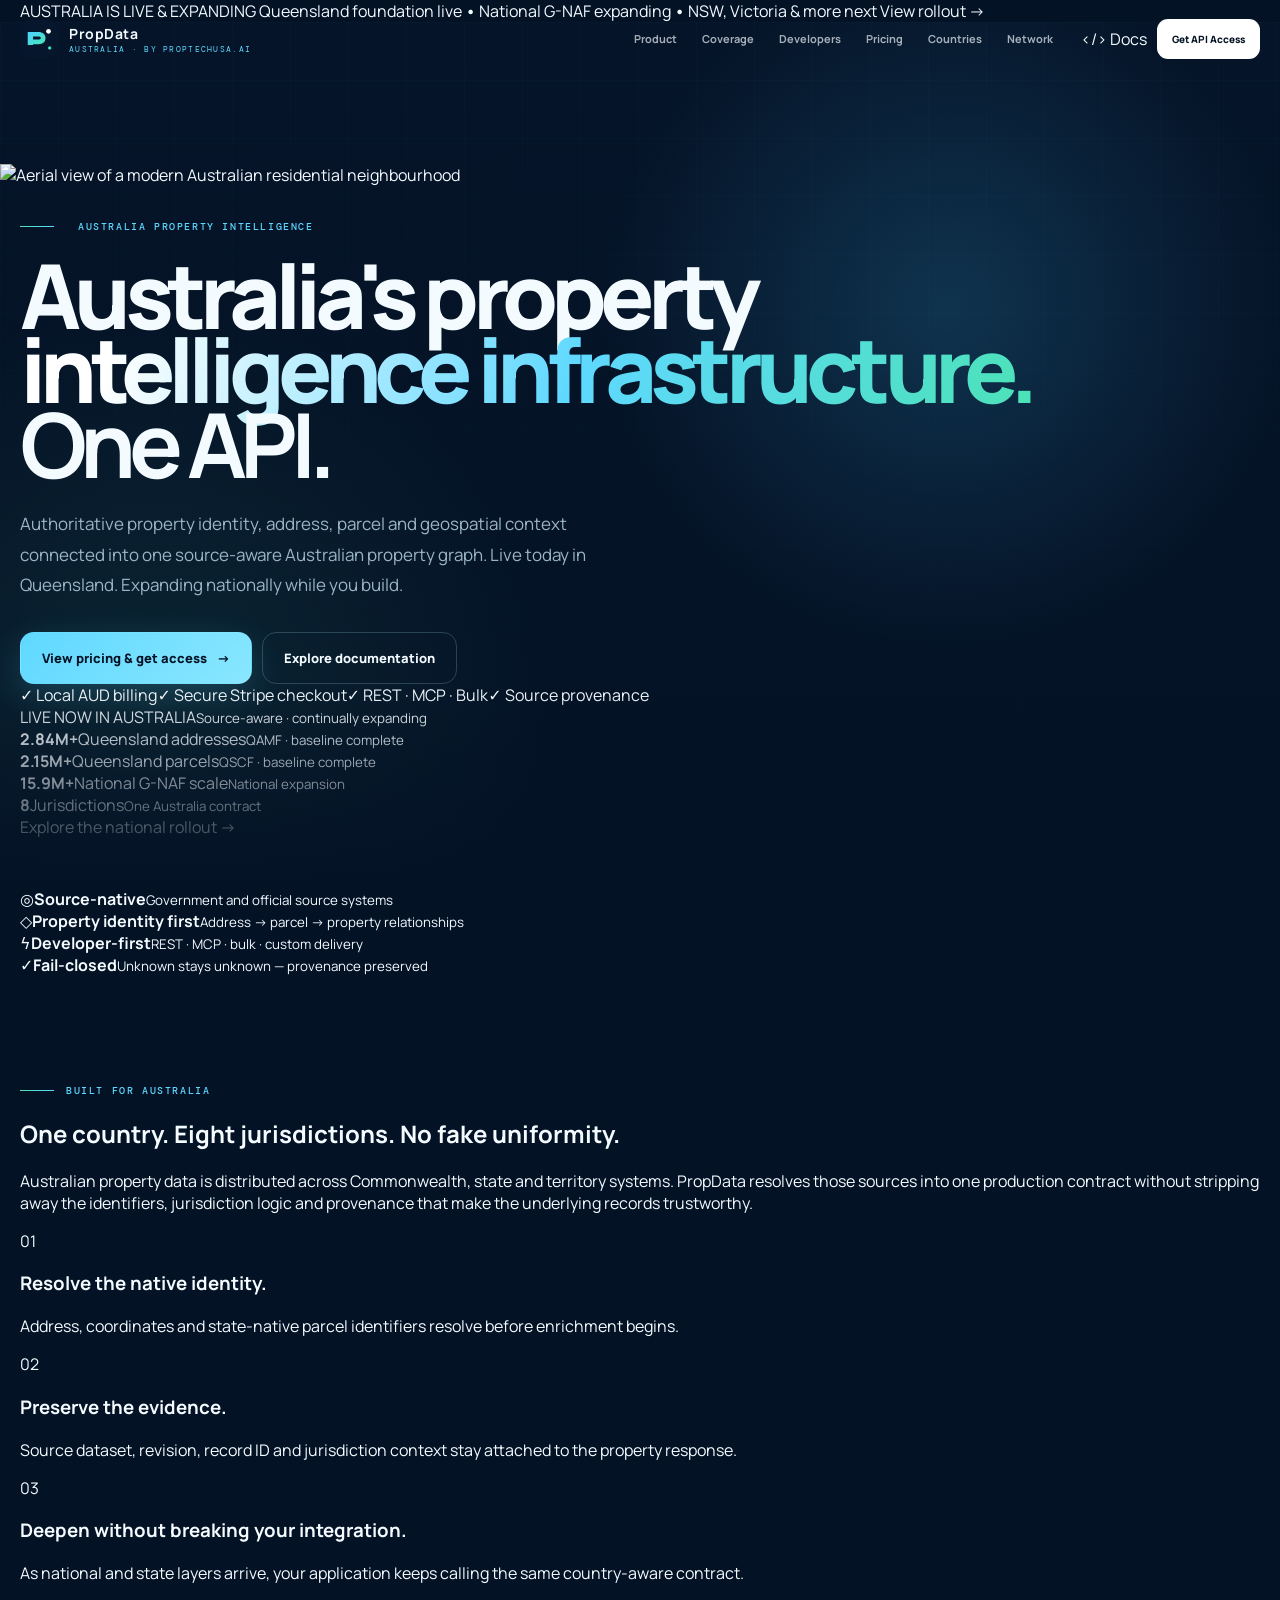
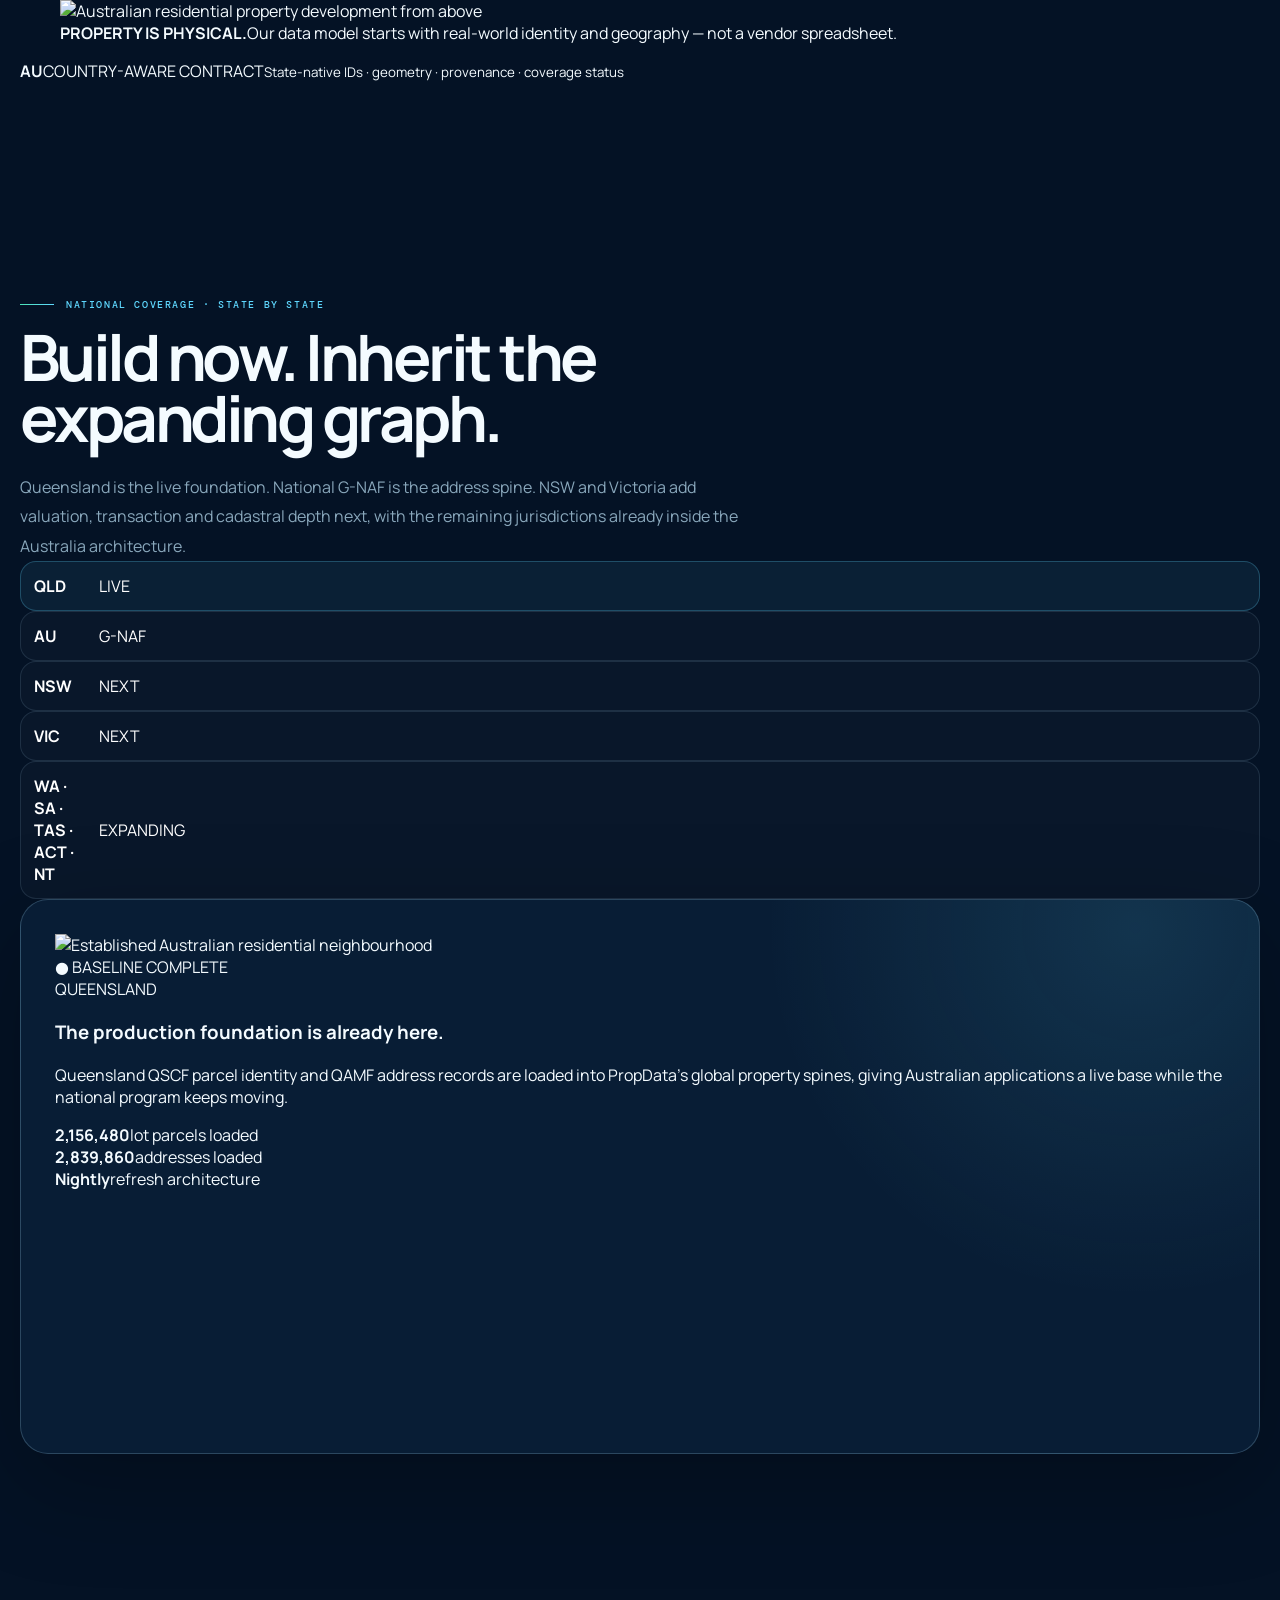
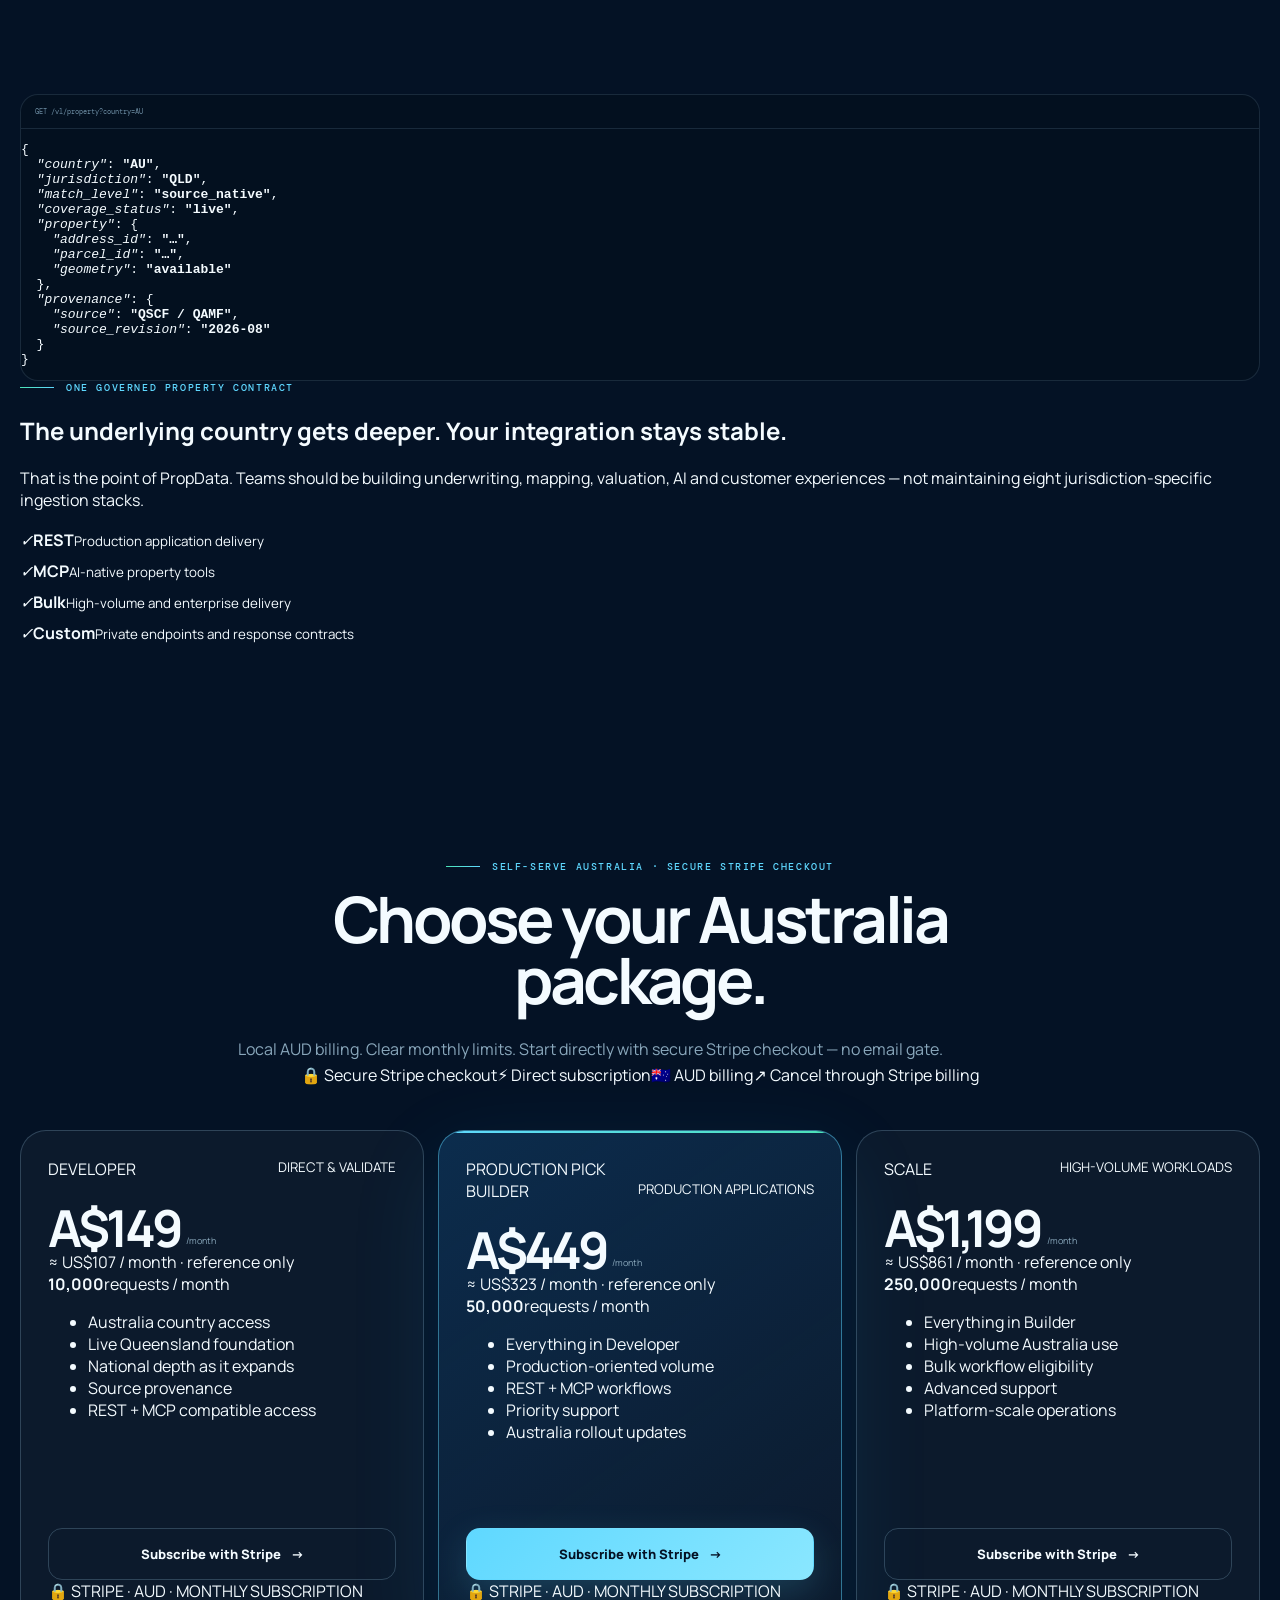
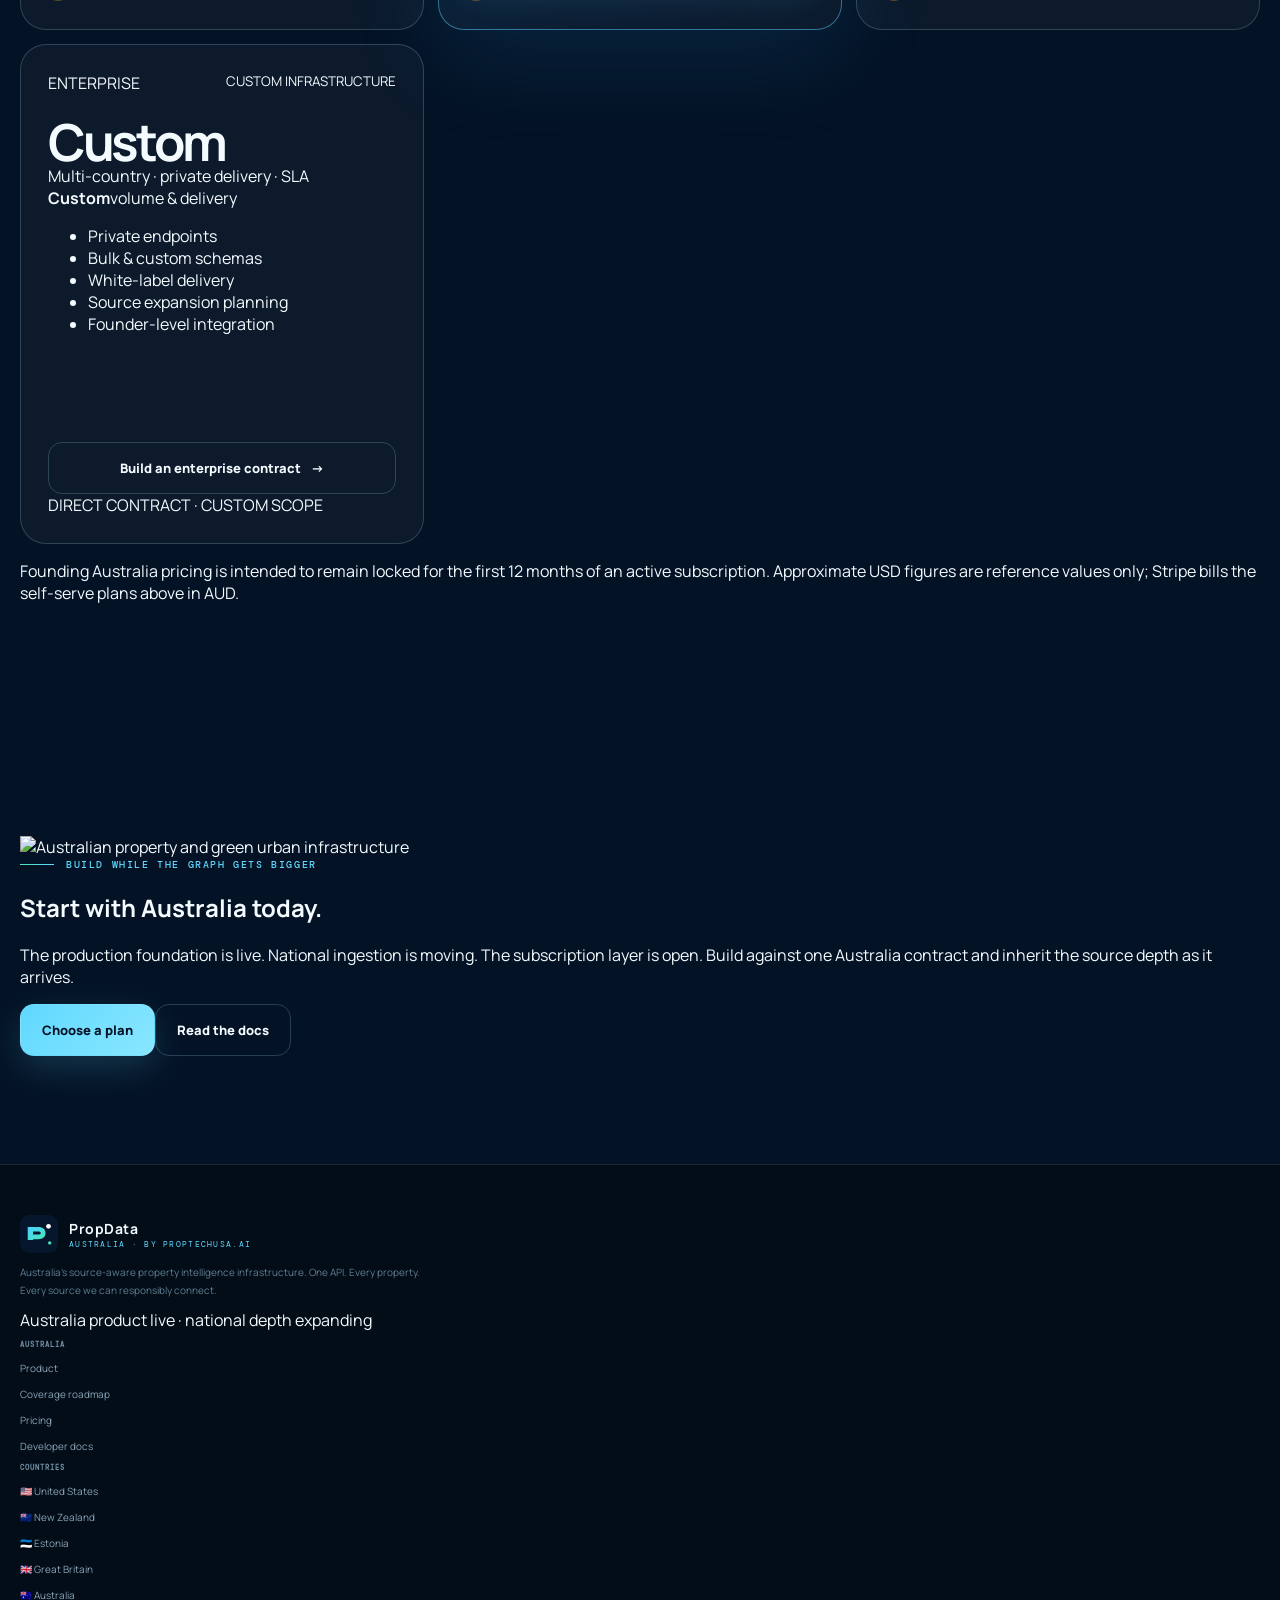
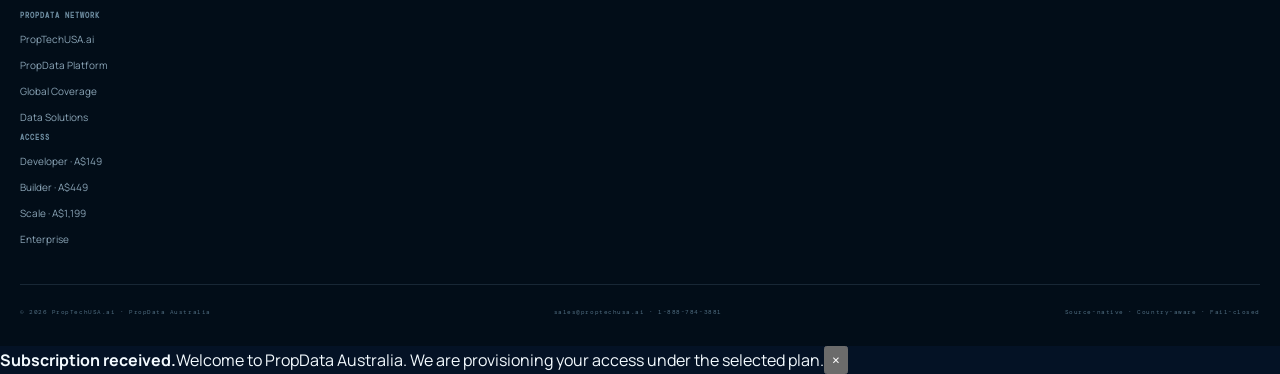
==== commit 4b6023b8: "Elevate Australia launch with live Stripe checkout, premium imagery and global network UX" ====
--- a/index.html
+++ b/index.html
@@ -3,32 +3,43 @@
 <head>
   <meta charset="utf-8">
   <meta name="viewport" content="width=device-width,initial-scale=1,viewport-fit=cover">
-  <title>Australia Property Data API — National Address, Parcel & Property Intelligence | PropData</title>
-  <meta name="description" content="Build on Australia's expanding source-native property graph with Queensland parcels and addresses live now, national G-NAF rolling out, and NSW, Victoria and additional state property layers following through one PropData API contract.">
+  <title>PropData Australia | Property Intelligence API · Addresses, Parcels & National Coverage</title>
+  <meta name="description" content="PropData Australia is source-aware property intelligence infrastructure for Australian real estate. Queensland parcels and addresses are live, national G-NAF is expanding, and NSW, Victoria and additional state layers are following through one REST, MCP and bulk contract.">
   <meta name="author" content="PropTechUSA.ai">
   <meta name="application-name" content="PropData Australia">
-  <meta name="theme-color" content="#041225">
+  <meta name="theme-color" content="#04111f">
   <meta name="color-scheme" content="dark">
   <meta name="robots" content="index,follow,max-image-preview:large,max-snippet:-1,max-video-preview:-1">
+  <meta name="format-detection" content="telephone=no">
+  <meta name="apple-mobile-web-app-capable" content="yes">
+  <meta name="apple-mobile-web-app-status-bar-style" content="black-translucent">
   <link rel="canonical" href="https://au.proptechusa.ai/">
   <link rel="alternate" hreflang="en-AU" href="https://au.proptechusa.ai/">
   <link rel="alternate" hreflang="x-default" href="https://au.proptechusa.ai/">
   <link rel="icon" href="/favicon.svg" type="image/svg+xml">
+  <link rel="mask-icon" href="/favicon.svg" color="#20d080">
   <link rel="manifest" href="/site.webmanifest">
+  <link rel="preconnect" href="https://images.unsplash.com" crossorigin>
+  <link rel="dns-prefetch" href="https://images.unsplash.com">
   <link rel="stylesheet" href="/site.css">
 
   <meta property="og:type" content="website">
   <meta property="og:site_name" content="PropData Australia">
   <meta property="og:title" content="Australia's property intelligence infrastructure. One API.">
-  <meta property="og:description" content="Queensland live. National G-NAF rolling out. NSW, Victoria and additional state property layers following through one source-aware property contract.">
+  <meta property="og:description" content="Queensland live. National G-NAF expanding. NSW, Victoria and the rest of Australia rolling into one source-aware property graph.">
   <meta property="og:url" content="https://au.proptechusa.ai/">
   <meta property="og:locale" content="en_AU">
-  <meta property="og:image" content="https://au.proptechusa.ai/assets/australia-network.svg">
-  <meta property="og:image:alt" content="PropData Australia national property graph rollout">
+  <meta property="og:image" content="https://images.unsplash.com/photo-1772326281137-b617cbf77c5f?auto=format&fit=crop&w=1200&h=630&q=90">
+  <meta property="og:image:secure_url" content="https://images.unsplash.com/photo-1772326281137-b617cbf77c5f?auto=format&fit=crop&w=1200&h=630&q=90">
+  <meta property="og:image:width" content="1200">
+  <meta property="og:image:height" content="630">
+  <meta property="og:image:type" content="image/jpeg">
+  <meta property="og:image:alt" content="Aerial view of Australian residential property and urban infrastructure — PropData Australia">
   <meta name="twitter:card" content="summary_large_image">
   <meta name="twitter:title" content="Australia's property intelligence infrastructure. One API.">
-  <meta name="twitter:description" content="Source-native Australian property intelligence with Queensland live and national coverage expanding now.">
-  <meta name="twitter:image" content="https://au.proptechusa.ai/assets/australia-network.svg">
+  <meta name="twitter:description" content="Source-native Australian property intelligence. Live Queensland foundation, national expansion, REST, MCP and bulk delivery.">
+  <meta name="twitter:image" content="https://images.unsplash.com/photo-1772326281137-b617cbf77c5f?auto=format&fit=crop&w=1200&h=630&q=90">
+  <meta name="twitter:image:alt" content="PropData Australia property intelligence">
 
   <script type="application/ld+json">
   {
@@ -40,7 +51,15 @@
         "name":"PropTechUSA.ai",
         "url":"https://proptechusa.ai/",
         "logo":{"@type":"ImageObject","url":"https://au.proptechusa.ai/favicon.svg"},
-        "sameAs":["https://propdata.proptechusa.ai/","https://global.proptechusa.ai/","https://data.proptechusa.ai/"]
+        "email":"sales@proptechusa.ai",
+        "telephone":"+1-888-784-3881",
+        "sameAs":[
+          "https://propdata.proptechusa.ai/",
+          "https://global.proptechusa.ai/",
+          "https://data.proptechusa.ai/",
+          "https://nz.proptechusa.ai/",
+          "https://ee.proptechusa.ai/"
+        ]
       },
       {
         "@type":"WebSite",
@@ -51,7 +70,17 @@
         "inLanguage":"en-AU"
       },
       {
-        "@type":"SoftwareApplication",
+        "@type":"WebPage",
+        "@id":"https://au.proptechusa.ai/#webpage",
+        "url":"https://au.proptechusa.ai/",
+        "name":"PropData Australia | Property Intelligence API",
+        "isPartOf":{"@id":"https://au.proptechusa.ai/#website"},
+        "about":{"@id":"https://au.proptechusa.ai/#product"},
+        "primaryImageOfPage":{"@type":"ImageObject","url":"https://images.unsplash.com/photo-1772326281137-b617cbf77c5f?auto=format&fit=crop&w=1200&h=630&q=90"},
+        "inLanguage":"en-AU"
+      },
+      {
+        "@type":["SoftwareApplication","Product"],
         "@id":"https://au.proptechusa.ai/#product",
         "name":"PropData Australia Property Intelligence API",
         "url":"https://au.proptechusa.ai/",
@@ -59,18 +88,29 @@
         "applicationSubCategory":"Property data API",
         "operatingSystem":"Web API",
         "isAccessibleForFree":false,
+        "brand":{"@id":"https://proptechusa.ai/#organization"},
         "provider":{"@id":"https://proptechusa.ai/#organization"},
         "areaServed":{"@type":"Country","name":"Australia"},
-        "description":"Australia property intelligence infrastructure with live Queensland parcel and address baselines, national G-NAF expansion, and additional state cadastral, valuation and transaction layers rolling into one governed developer contract.",
-        "featureList":["Australian address resolution","Parcel identity and geometry","Source provenance","State-aware property models","National G-NAF rollout","REST and MCP delivery","Bulk and enterprise delivery"],
+        "image":"https://images.unsplash.com/photo-1772326281137-b617cbf77c5f?auto=format&fit=crop&w=1200&h=630&q=90",
+        "description":"Source-aware Australian property intelligence infrastructure with live Queensland address and parcel foundations, national G-NAF expansion and state-specific property layers delivered through one governed developer contract.",
+        "featureList":[
+          "Australian address resolution",
+          "Parcel identity and geometry",
+          "State-native source provenance",
+          "National G-NAF expansion",
+          "REST API delivery",
+          "MCP and AI-native delivery",
+          "Bulk and enterprise delivery"
+        ],
         "offers":[
-          {"@type":"Offer","name":"Developer","price":"149","priceCurrency":"AUD","availability":"https://schema.org/InStock"},
-          {"@type":"Offer","name":"Builder","price":"449","priceCurrency":"AUD","availability":"https://schema.org/InStock"},
-          {"@type":"Offer","name":"Scale","price":"1199","priceCurrency":"AUD","availability":"https://schema.org/InStock"}
+          {"@type":"Offer","name":"Developer","price":"149","priceCurrency":"AUD","url":"https://buy.stripe.com/eVqcN53A256e6xD9ID7wA0d","availability":"https://schema.org/InStock","priceSpecification":{"@type":"UnitPriceSpecification","price":"149","priceCurrency":"AUD","billingDuration":"P1M"}},
+          {"@type":"Offer","name":"Builder","price":"449","priceCurrency":"AUD","url":"https://buy.stripe.com/14A6oH9Yq6ai7BH0837wA0e","availability":"https://schema.org/InStock","priceSpecification":{"@type":"UnitPriceSpecification","price":"449","priceCurrency":"AUD","billingDuration":"P1M"}},
+          {"@type":"Offer","name":"Scale","price":"1199","priceCurrency":"AUD","url":"https://buy.stripe.com/28E5kD9YqgOWg8d9ID7wA0f","availability":"https://schema.org/InStock","priceSpecification":{"@type":"UnitPriceSpecification","price":"1199","priceCurrency":"AUD","billingDuration":"P1M"}}
         ]
       },
       {
         "@type":"BreadcrumbList",
+        "@id":"https://au.proptechusa.ai/#breadcrumbs",
         "itemListElement":[
           {"@type":"ListItem","position":1,"name":"PropTechUSA.ai","item":"https://proptechusa.ai/"},
           {"@type":"ListItem","position":2,"name":"PropData","item":"https://propdata.proptechusa.ai/"},
@@ -79,10 +119,11 @@
       },
       {
         "@type":"FAQPage",
+        "@id":"https://au.proptechusa.ai/#faq",
         "mainEntity":[
-          {"@type":"Question","name":"Is PropData Australia live?","acceptedAnswer":{"@type":"Answer","text":"Yes. Queensland parcel and address foundations are live today. National G-NAF address coverage and additional state property layers are rolling into the same PropData contract."}},
-          {"@type":"Question","name":"What currency is Australia pricing in?","acceptedAnswer":{"@type":"Answer","text":"Self-serve Australia plans are priced in Australian dollars (AUD)."}},
-          {"@type":"Question","name":"Does PropData flatten Australian states into a US-style schema?","acceptedAnswer":{"@type":"Answer","text":"No. PropData preserves source-native state identifiers, jurisdiction semantics and provenance while normalizing delivery through a stable country-aware API contract."}}
+          {"@type":"Question","name":"Is PropData Australia available now?","acceptedAnswer":{"@type":"Answer","text":"Yes. Queensland parcel and address foundations are live while national G-NAF and additional state property layers continue expanding through the same Australia contract."}},
+          {"@type":"Question","name":"Can I subscribe to PropData Australia online?","acceptedAnswer":{"@type":"Answer","text":"Yes. Developer, Builder and Scale plans use secure Stripe subscription checkout in Australian dollars."}},
+          {"@type":"Question","name":"Does PropData force Australian property data into a US schema?","acceptedAnswer":{"@type":"Answer","text":"No. PropData preserves state-native identifiers, jurisdiction semantics, source revision and provenance while normalising delivery through a stable country-aware API contract."}}
         ]
       }
     ]
@@ -90,322 +131,187 @@
   </script>
 </head>
 <body>
-  <header class="site-header">
+  <div class="launch-strip">
+    <div class="shell launch-strip-inner">
+      <span><i></i> AUSTRALIA IS LIVE &amp; EXPANDING</span>
+      <span class="launch-flow">Queensland foundation live <b>•</b> National G-NAF expanding <b>•</b> NSW, Victoria &amp; more next</span>
+      <a href="#coverage">View rollout →</a>
+    </div>
+  </div>
+
+  <header class="site-header" id="site-header">
     <div class="shell nav">
       <a class="brand" href="#top" aria-label="PropData Australia home">
-        <img src="/favicon.svg" alt="" width="38" height="38">
-        <span class="brand-copy"><strong>PROPDATA</strong><small>AUSTRALIA</small></span>
+        <img src="/favicon.svg" alt="" width="42" height="42">
+        <span class="brand-copy"><strong>PropData</strong><small>AUSTRALIA · BY PROPTECHUSA.AI</small></span>
       </a>
-
       <button id="menu-toggle" class="menu-toggle" type="button" aria-expanded="false" aria-controls="primary-nav" aria-label="Open navigation"><span></span><span></span></button>
-
       <nav id="primary-nav" class="primary-nav" aria-label="Primary navigation">
         <a href="#product">Product</a>
         <a href="#coverage">Coverage</a>
-        <a href="#architecture">Architecture</a>
+        <a href="/docs.html">Developers</a>
         <a href="#pricing">Pricing</a>
-        <a href="/docs.html">Developers</a>
+        <details class="network-menu countries-menu">
+          <summary>Countries</summary>
+          <div class="network-popover countries-popover">
+            <a href="https://propdata.proptechusa.ai/"><span class="country-flag">🇺🇸</span><span><strong>United States</strong><small>166M+ parcel records</small></span></a>
+            <a href="https://nz.proptechusa.ai/"><span class="country-flag">🇳🇿</span><span><strong>New Zealand</strong><small>National parcel · title · building graph</small></span></a>
+            <a href="https://ee.proptechusa.ai/"><span class="country-flag">🇪🇪</span><span><strong>Estonia</strong><small>Cadastral · ADS · building intelligence</small></span></a>
+            <a href="https://gb.proptechusa.ai/"><span class="country-flag">🇬🇧</span><span><strong>Great Britain</strong><small>UPRN · HMLR property infrastructure</small></span></a>
+            <a class="active-country" href="https://au.proptechusa.ai/"><span class="country-flag">🇦🇺</span><span><strong>Australia</strong><small>Live &amp; expanding</small></span></a>
+          </div>
+        </details>
         <details class="network-menu">
           <summary>Network</summary>
           <div class="network-popover">
             <a href="https://proptechusa.ai/"><strong>PropTechUSA.ai</strong><small>Company</small></a>
-            <a href="https://propdata.proptechusa.ai/"><strong>PropData</strong><small>Global property API</small></a>
-            <a href="https://global.proptechusa.ai/"><strong>Global</strong><small>International coverage</small></a>
-            <a href="https://data.proptechusa.ai/"><strong>Data</strong><small>Data solutions</small></a>
+            <a href="https://propdata.proptechusa.ai/"><strong>PropData</strong><small>Global property intelligence API</small></a>
+            <a href="https://global.proptechusa.ai/"><strong>Global Coverage</strong><small>Country-by-country buildout</small></a>
+            <a href="https://data.proptechusa.ai/"><strong>Data Solutions</strong><small>Bulk · custom · enterprise</small></a>
           </div>
         </details>
       </nav>
-
       <div class="nav-actions">
-        <span class="nav-pill">● AU PRODUCT LIVE</span>
-        <a class="nav-cta" href="#pricing">Get API access</a>
+        <a class="nav-docs" href="/docs.html">&lt;/&gt; Docs</a>
+        <a class="nav-cta" href="#pricing">Get API Access</a>
       </div>
     </div>
   </header>
 
   <main id="top">
     <section class="hero">
+      <img class="hero-photo" src="https://images.unsplash.com/photo-1772326281137-b617cbf77c5f?auto=format&fit=crop&w=2400&q=90" alt="Aerial view of a modern Australian residential neighbourhood" fetchpriority="high">
+      <div class="hero-shade"></div>
+      <div class="shell hero-inner">
+        <div class="hero-copy reveal visible">
+          <div class="eyebrow live-eyebrow"><span></span> AUSTRALIA PROPERTY INTELLIGENCE</div>
+          <h1>Australia's property<br><em>intelligence infrastructure.</em><br><b>One API.</b></h1>
+          <p>Authoritative property identity, address, parcel and geospatial context connected into one source-aware Australian property graph. Live today in Queensland. Expanding nationally while you build.</p>
+          <div class="hero-actions">
+            <a class="btn btn-primary" href="#pricing">View pricing &amp; get access <span>→</span></a>
+            <a class="btn btn-glass" href="/docs.html">Explore documentation</a>
+          </div>
+          <div class="hero-proof">
+            <span>✓ Local AUD billing</span><span>✓ Secure Stripe checkout</span><span>✓ REST · MCP · Bulk</span><span>✓ Source provenance</span>
+          </div>
+        </div>
+        <aside class="live-board reveal visible" aria-label="Australia live product metrics">
+          <div class="live-board-head"><span><i></i> LIVE NOW IN AUSTRALIA</span><small>Source-aware · continually expanding</small></div>
+          <div class="metric-grid">
+            <div><b>2.84M+</b><span>Queensland addresses</span><small>QAMF · baseline complete</small></div>
+            <div><b>2.15M+</b><span>Queensland parcels</span><small>QSCF · baseline complete</small></div>
+            <div><b>15.9M+</b><span>National G-NAF scale</span><small>National expansion</small></div>
+            <div><b>8</b><span>Jurisdictions</span><small>One Australia contract</small></div>
+          </div>
+          <a href="#coverage">Explore the national rollout →</a>
+        </aside>
+      </div>
+    </section>
+
+    <section class="trust-bar">
+      <div class="shell trust-grid">
+        <div><span class="trust-icon">◎</span><span><strong>Source-native</strong><small>Government and official source systems</small></span></div>
+        <div><span class="trust-icon">◇</span><span><strong>Property identity first</strong><small>Address → parcel → property relationships</small></span></div>
+        <div><span class="trust-icon">ϟ</span><span><strong>Developer-first</strong><small>REST · MCP · bulk · custom delivery</small></span></div>
+        <div><span class="trust-icon">✓</span><span><strong>Fail-closed</strong><small>Unknown stays unknown — provenance preserved</small></span></div>
+      </div>
+    </section>
+
+    <section id="product" class="section product-section">
+      <div class="shell split-grid">
+        <div class="copy-block reveal">
+          <div class="eyebrow">BUILT FOR AUSTRALIA</div>
+          <h2>One country. Eight jurisdictions. No fake uniformity.</h2>
+          <p>Australian property data is distributed across Commonwealth, state and territory systems. PropData resolves those sources into one production contract without stripping away the identifiers, jurisdiction logic and provenance that make the underlying records trustworthy.</p>
+          <div class="feature-stack">
+            <article><span>01</span><div><h3>Resolve the native identity.</h3><p>Address, coordinates and state-native parcel identifiers resolve before enrichment begins.</p></div></article>
+            <article><span>02</span><div><h3>Preserve the evidence.</h3><p>Source dataset, revision, record ID and jurisdiction context stay attached to the property response.</p></div></article>
+            <article><span>03</span><div><h3>Deepen without breaking your integration.</h3><p>As national and state layers arrive, your application keeps calling the same country-aware contract.</p></div></article>
+          </div>
+        </div>
+        <div class="photo-stack reveal">
+          <figure class="photo-large"><img src="https://images.unsplash.com/photo-1772325482422-55bc8dd65662?auto=format&fit=crop&w=1600&q=88" alt="Australian residential property development from above" loading="lazy"><figcaption><b>PROPERTY IS PHYSICAL.</b><span>Our data model starts with real-world identity and geography — not a vendor spreadsheet.</span></figcaption></figure>
+          <div class="photo-stat"><b>AU</b><span>COUNTRY-AWARE CONTRACT</span><small>State-native IDs · geometry · provenance · coverage status</small></div>
+        </div>
+      </div>
+    </section>
+
+    <section id="coverage" class="section coverage-section">
       <div class="shell">
-        <div class="hero-grid">
-          <div class="hero-copy reveal visible">
-            <div class="launch-pill"><i></i> AUSTRALIA · LIVE & EXPANDING</div>
-            <h1>Australia's property<br><em>intelligence layer.</em></h1>
-            <p>One source-aware developer contract for Australian property identity. Queensland parcels and addresses are live now. National G-NAF is rolling in. NSW, Victoria and additional state property layers follow without forcing Australia into a foreign data model.</p>
-            <div class="hero-actions">
-              <a class="btn btn-primary" href="#pricing">Start from A$149 / month <span>→</span></a>
-              <a class="btn btn-dark" href="#coverage">Explore live coverage</a>
-            </div>
-            <div class="hero-note">
-              <span><i></i> SOURCE-NATIVE</span>
-              <span><i></i> COUNTRY-AWARE</span>
-              <span><i></i> FAIL-CLOSED</span>
-              <span><i></i> REST · MCP · BULK</span>
-            </div>
-            <div id="success" class="success-banner" role="status">Subscription received. We are provisioning your PropData Australia access under the selected plan.</div>
-          </div>
-
-          <div class="hero-visual reveal visible">
-            <img src="/assets/australia-network.svg" alt="Australia property graph showing Queensland live and national expansion">
-            <div class="hero-float float-a"><b>2.84M+</b><span>QLD ADDRESSES · LIVE</span></div>
-            <div class="hero-float float-b"><b>15.9M+</b><span>NATIONAL G-NAF SCALE · ROLLING IN</span></div>
-          </div>
-        </div>
-
-        <div class="hero-metrics reveal visible" aria-label="Australia product metrics">
-          <div><b>2.16M+</b><span>Queensland parcels live</span></div>
-          <div><b>2.84M+</b><span>Queensland addresses live</span></div>
-          <div><b>15.9M+</b><span>National address rollout scale</span></div>
-          <div><b>8</b><span>States & territories in architecture</span></div>
-        </div>
-      </div>
-    </section>
-
-    <section class="source-ribbon" aria-label="Source provenance">
-      <div class="shell source-ribbon-inner">
-        <div class="source-seal">AU</div>
-        <div class="source-copy">
-          <strong>Built from Australian government and official geospatial source systems.</strong>
-          <span>Queensland QSCF + QAMF live · Commonwealth G-NAF national rollout · state-specific property layers expanding</span>
-        </div>
-        <div class="source-right"><b>PROVENANCE PRESERVED</b><br>Original identifiers · state context · source revision · fetch lineage</div>
-      </div>
-    </section>
-
-    <section id="product" class="section thesis">
-      <div class="shell thesis-grid">
-        <div class="thesis-copy reveal">
-          <div class="eyebrow">THE AUSTRALIA THESIS</div>
-          <h2>One country. Eight jurisdictions. No fake uniformity.</h2>
-          <p>Australia's property systems are distributed across Commonwealth, state and territory sources. PropData does not erase those differences. We resolve them into a stable property contract while preserving the native identifiers and provenance developers need to trust the answer.</p>
-          <a class="btn btn-dark" href="/docs.html">Read developer docs <span>↗</span></a>
-        </div>
-
-        <div class="principles">
-          <article class="principle reveal"><div class="number">01 · RESOLVE</div><h3>Start with the actual property identity.</h3><p>Address, coordinates, state-native parcel identifiers and future national crosswalks resolve into explicit Australian property context before enrichment begins.</p><code>country=AU · jurisdiction=QLD</code></article>
-          <article class="principle reveal"><div class="number">02 · PRESERVE</div><h3>Keep the source-native record intact.</h3><p>Queensland QSCF identifiers stay Queensland QSCF identifiers. G-NAF address PIDs remain traceable. Each state can keep the semantics that make its records authoritative.</p><code>source_record_id · source_revision · jurisdiction_path</code></article>
-          <article class="principle reveal"><div class="number">03 · CONNECT</div><h3>Build relationships instead of stacking rows.</h3><p>As each jurisdiction arrives, PropData links addresses, parcels, property objects, valuations, transactions, buildings and future public-record layers into one governed graph.</p><code>address → parcel → property → event</code></article>
-          <article class="principle reveal"><div class="number">04 · FAIL CLOSED</div><h3>Unknown remains unknown.</h3><p>If a field is unavailable or a cross-state relationship is not deterministic, PropData returns null or explicit coverage status rather than inventing a property fact.</p><code>coverage_status · match_level · provenance</code></article>
-        </div>
-      </div>
-    </section>
-
-    <section id="coverage" class="section coverage">
+        <div class="section-head reveal"><div class="eyebrow">NATIONAL COVERAGE · STATE BY STATE</div><h2>Build now. Inherit the expanding graph.</h2><p>Queensland is the live foundation. National G-NAF is the address spine. NSW and Victoria add valuation, transaction and cadastral depth next, with the remaining jurisdictions already inside the Australia architecture.</p></div>
+        <div class="state-strip reveal" role="tablist" aria-label="Australia coverage roadmap">
+          <button class="state-tab active" data-state-tab="QLD" role="tab" aria-selected="true"><b>QLD</b><span>LIVE</span></button>
+          <button class="state-tab" data-state-tab="NAT" role="tab" aria-selected="false"><b>AU</b><span>G-NAF</span></button>
+          <button class="state-tab" data-state-tab="NSW" role="tab" aria-selected="false"><b>NSW</b><span>NEXT</span></button>
+          <button class="state-tab" data-state-tab="VIC" role="tab" aria-selected="false"><b>VIC</b><span>NEXT</span></button>
+          <button class="state-tab" data-state-tab="REST" role="tab" aria-selected="false"><b>WA · SA · TAS · ACT · NT</b><span>EXPANDING</span></button>
+        </div>
+        <div class="coverage-panels reveal">
+          <article class="state-panel active" data-state-panel="QLD"><div class="panel-photo"><img src="https://images.unsplash.com/photo-1772325652571-f1406f80ee01?auto=format&fit=crop&w=1400&q=88" alt="Established Australian residential neighbourhood" loading="lazy"><div class="panel-badge">● BASELINE COMPLETE</div></div><div class="panel-copy"><div class="panel-kicker">QUEENSLAND</div><h3>The production foundation is already here.</h3><p>Queensland QSCF parcel identity and QAMF address records are loaded into PropData's global property spines, giving Australian applications a live base while the national program keeps moving.</p><div class="panel-stats"><div><b>2,156,480</b><span>lot parcels loaded</span></div><div><b>2,839,860</b><span>addresses loaded</span></div><div><b>Nightly</b><span>refresh architecture</span></div></div></div></article>
+          <article class="state-panel" data-state-panel="NAT" hidden><div class="panel-copy full"><div class="panel-kicker">NATIONAL G-NAF</div><h3>Australia's national address spine.</h3><p>G-NAF provides national geocoded address identity. PropData's resumable loader is designed across ACT, NSW, NT, offshore territories, QLD, SA, TAS, VIC and WA while retaining native address PIDs and geocodes.</p><div class="panel-stats"><div><b>15.9M+</b><span>expected national scale</span></div><div><b>9</b><span>loader partitions</span></div><div><b>GDA2020</b><span>national geocode datum</span></div></div></div></article>
+          <article class="state-panel" data-state-panel="NSW" hidden><div class="panel-copy full"><div class="panel-kicker">NEW SOUTH WALES</div><h3>Valuation and sales intelligence deepen the graph.</h3><p>NSW adds statutory land values and historical Property Sales Information keyed by native property identifiers, with spatial cadastre integration alongside them.</p><div class="panel-stats"><div><b>~2.6M</b><span>land-value property scale</span></div><div><b>1990+</b><span>sales history available</span></div><div><b>prop_id</b><span>deterministic source key</span></div></div></div></article>
+          <article class="state-panel" data-state-panel="VIC" hidden><div class="panel-copy full"><div class="panel-kicker">VICTORIA</div><h3>Vicmap Property creates the Victorian cadastral foundation.</h3><p>Statewide parcels, properties, easements and road casements provide a deterministic path through SPI and future address relationships while preserving State of Victoria provenance.</p><div class="panel-stats"><div><b>Statewide</b><span>Vicmap coverage</span></div><div><b>SPI</b><span>native parcel identifier</span></div><div><b>Geometry</b><span>parcel/property polygons</span></div></div></div></article>
+          <article class="state-panel" data-state-panel="REST" hidden><div class="panel-copy full"><div class="panel-kicker">THE REST OF AUSTRALIA</div><h3>One contract as each jurisdiction comes online.</h3><p>Western Australia, South Australia, Tasmania, the ACT and Northern Territory land through their own official source systems while keeping the same PropData country contract at the application layer.</p><div class="panel-stats"><div><b>5</b><span>additional jurisdictions</span></div><div><b>1</b><span>country contract</span></div><div><b>Source-native</b><span>provenance preserved</span></div></div></div></article>
+        </div>
+      </div>
+    </section>
+
+    <section class="section contract-section">
+      <div class="shell contract-grid">
+        <div class="code-window reveal"><div class="code-head"><span>GET /v1/property?country=AU</span><span><i></i><i></i><i></i></span></div><pre>{
+  <em>"country"</em>: <b>"AU"</b>,
+  <em>"jurisdiction"</em>: <b>"QLD"</b>,
+  <em>"match_level"</em>: <b>"source_native"</b>,
+  <em>"coverage_status"</em>: <b>"live"</b>,
+  <em>"property"</em>: {
+    <em>"address_id"</em>: <b>"…"</b>,
+    <em>"parcel_id"</em>: <b>"…"</b>,
+    <em>"geometry"</em>: <b>"available"</b>
+  },
+  <em>"provenance"</em>: {
+    <em>"source"</em>: <b>"QSCF / QAMF"</b>,
+    <em>"source_revision"</em>: <b>"2026-08"</b>
+  }
+}</pre></div>
+        <div class="copy-block reveal"><div class="eyebrow">ONE GOVERNED PROPERTY CONTRACT</div><h2>The underlying country gets deeper. Your integration stays stable.</h2><p>That is the point of PropData. Teams should be building underwriting, mapping, valuation, AI and customer experiences — not maintaining eight jurisdiction-specific ingestion stacks.</p><div class="contract-points"><div><i>✓</i><span><b>REST</b><small>Production application delivery</small></span></div><div><i>✓</i><span><b>MCP</b><small>AI-native property tools</small></span></div><div><i>✓</i><span><b>Bulk</b><small>High-volume and enterprise delivery</small></span></div><div><i>✓</i><span><b>Custom</b><small>Private endpoints and response contracts</small></span></div></div></div>
+      </div>
+    </section>
+
+    <section id="pricing" class="section pricing-section">
       <div class="shell">
-        <div class="section-head reveal">
-          <div class="eyebrow">NATIONAL BUILDOUT</div>
-          <h2>Australia is becoming a graph, state by state.</h2>
-          <p>The commercial product launches before the ingestion program stops moving. That is intentional. The live foundation is usable today, and every additional jurisdiction expands the same country contract rather than creating another disconnected API.</p>
-        </div>
-
-        <div class="coverage-layout">
-          <div class="state-list reveal" role="tablist" aria-label="Australian coverage">
-            <button class="state-tab active" type="button" role="tab" aria-selected="true" data-state-tab="QLD"><span class="state-code">QLD</span><span><strong>Queensland</strong><small>Parcel + address foundation</small></span><span class="state-badge">LIVE</span></button>
-            <button class="state-tab" type="button" role="tab" aria-selected="false" data-state-tab="NAT"><span class="state-code">AU</span><span><strong>National G-NAF</strong><small>Geocoded address spine</small></span><span class="state-badge">ROLLING IN</span></button>
-            <button class="state-tab" type="button" role="tab" aria-selected="false" data-state-tab="NSW"><span class="state-code">NSW</span><span><strong>New South Wales</strong><small>Valuation + sales + cadastre</small></span><span class="state-badge">NEXT</span></button>
-            <button class="state-tab" type="button" role="tab" aria-selected="false" data-state-tab="VIC"><span class="state-code">VIC</span><span><strong>Victoria</strong><small>Vicmap property foundation</small></span><span class="state-badge">NEXT</span></button>
-            <button class="state-tab" type="button" role="tab" aria-selected="false" data-state-tab="REST"><span class="state-code">AU+</span><span><strong>Remaining jurisdictions</strong><small>SA · TAS · WA · ACT · NT</small></span><span class="state-badge">QUEUED</span></button>
-          </div>
-
-          <div class="reveal">
-            <article class="state-panel" data-state-panel="QLD">
-              <div class="panel-top"><div><div class="panel-status">● BASELINE COMPLETE</div><h3>Queensland</h3></div><span class="state-code">01</span></div>
-              <p>The first production Australian state foundation is already loaded into PropData's global address and parcel spines, giving the Australia product a real live base while national expansion continues.</p>
-              <div class="coverage-stats"><div class="coverage-stat"><b>2,156,480</b><span>QSCF lot parcels loaded</span></div><div class="coverage-stat"><b>2,839,860</b><span>QAMF addresses loaded</span></div></div>
-              <div class="dataset-list">
-                <div class="dataset-row"><div><strong>Queensland Spatial Cadastral Fabric</strong><span>QSCF lot parcels · parcel identity</span></div><b>LIVE</b></div>
-                <div class="dataset-row"><div><strong>Queensland Address Management Framework</strong><span>QAMF · geocoded address identity</span></div><b>LIVE</b></div>
-                <div class="dataset-row"><div><strong>Refresh posture</strong><span>Baseline complete · nightly refresh architecture</span></div><b>ACTIVE</b></div>
-              </div>
-            </article>
-
-            <article class="state-panel" data-state-panel="NAT" hidden>
-              <div class="panel-top"><div><div class="panel-status">● NATIONAL INGEST PROGRAM</div><h3>G-NAF</h3></div><span class="state-code">AU</span></div>
-              <p>The Geocoded National Address File is the national address spine for the next phase: a resumable state-by-state loader normalising authoritative address identity into PropData while retaining native PIDs and geocodes.</p>
-              <div class="coverage-stats"><div class="coverage-stat"><b>15.9M+</b><span>Expected national address scale</span></div><div class="coverage-stat"><b>9</b><span>Loader partitions including offshore territories</span></div></div>
-              <div class="dataset-list">
-                <div class="dataset-row"><div><strong>National address identity</strong><span>G-NAF Core · GDA2020</span></div><b>ROLLING IN</b></div>
-                <div class="dataset-row"><div><strong>Geocode validation</strong><span>Address-level longitude + latitude</span></div><b>BUILT</b></div>
-                <div class="dataset-row"><div><strong>Resume architecture</strong><span>ACT · NSW · NT · OT · QLD · SA · TAS · VIC · WA</span></div><b>READY</b></div>
-              </div>
-            </article>
-
-            <article class="state-panel" data-state-panel="NSW" hidden>
-              <div class="panel-top"><div><div class="panel-status">● FAST FOLLOW</div><h3>New South Wales</h3></div><span class="state-code">02</span></div>
-              <p>NSW adds something materially different from a basic parcel layer: statutory land values and historical property sales keyed by native property identifiers, with spatial cadastre planned alongside them.</p>
-              <div class="coverage-stats"><div class="coverage-stat"><b>~2.6M</b><span>Property-scale land value foundation</span></div><div class="coverage-stat"><b>1990+</b><span>Historical sales coverage available</span></div></div>
-              <div class="dataset-list">
-                <div class="dataset-row"><div><strong>Valuer General NSW</strong><span>Bulk Land Values</span></div><b>NEXT</b></div>
-                <div class="dataset-row"><div><strong>Property Sales Information</strong><span>PSI · transaction history</span></div><b>NEXT</b></div>
-                <div class="dataset-row"><div><strong>NSW spatial cadastre</strong><span>Parcel geometry crosswalk</span></div><b>PLANNED</b></div>
-              </div>
-            </article>
-
-            <article class="state-panel" data-state-panel="VIC" hidden>
-              <div class="panel-top"><div><div class="panel-status">● FAST FOLLOW</div><h3>Victoria</h3></div><span class="state-code">03</span></div>
-              <p>Vicmap Property is the authoritative cadastral/property foundation for Victoria and provides a deterministic path through SPI, property records and future address relationships.</p>
-              <div class="coverage-stats"><div class="coverage-stat"><b>STATEWIDE</b><span>Victoria cadastral coverage</span></div><div class="coverage-stat"><b>SPI</b><span>Native Standard Parcel Identifier</span></div></div>
-              <div class="dataset-list">
-                <div class="dataset-row"><div><strong>Vicmap Property</strong><span>Parcels · properties · easements · road casements</span></div><b>NEXT</b></div>
-                <div class="dataset-row"><div><strong>Vicmap Address crosswalk</strong><span>Property ↔ address relationships</span></div><b>PLANNED</b></div>
-                <div class="dataset-row"><div><strong>Geometry</strong><span>Parcel/property polygons</span></div><b>AVAILABLE</b></div>
-              </div>
-            </article>
-
-            <article class="state-panel" data-state-panel="REST" hidden>
-              <div class="panel-top"><div><div class="panel-status">● EXPANSION QUEUE</div><h3>Remaining Australia</h3></div><span class="state-code">04+</span></div>
-              <p>South Australia, Tasmania, Western Australia, the ACT and Northern Territory are already inside the Australia architecture. Each comes in through its own authoritative sources and lands in the same country-aware contract.</p>
-              <div class="coverage-stats"><div class="coverage-stat"><b>5</b><span>Additional state/territory cadastral programs</span></div><div class="coverage-stat"><b>1</b><span>Country contract across all jurisdictions</span></div></div>
-              <div class="dataset-list">
-                <div class="dataset-row"><div><strong>SA · TAS · WA</strong><span>State cadastral/property foundations</span></div><b>QUEUED</b></div>
-                <div class="dataset-row"><div><strong>ACT · NT</strong><span>Territory parcel and address sources</span></div><b>QUEUED</b></div>
-                <div class="dataset-row"><div><strong>National relationships</strong><span>Cross-source identity without flattening provenance</span></div><b>ARCHITECTED</b></div>
-              </div>
-            </article>
-          </div>
-        </div>
-      </div>
-    </section>
-
-    <section id="architecture" class="section graph">
-      <div class="shell">
-        <div class="section-head reveal">
-          <div class="eyebrow">PROPERTY GRAPH</div>
-          <h2>Australia is not a CSV download anymore.</h2>
-          <p>PropData turns separate source systems into explicit property relationships. The result is infrastructure that can answer what a property is, where it is, which jurisdiction produced the fact, and how that fact connects to the next layer.</p>
-        </div>
-
-        <div class="graph-grid">
-          <div class="graph-card reveal"><img src="/assets/australia-network.svg" alt="Australia property graph architecture"></div>
-          <div class="contract-card reveal">
-            <div class="eyebrow">COUNTRY-AWARE CONTRACT</div>
-            <h3>One response. Native Australian context.</h3>
-            <p>The contract remains stable while the underlying source depth expands.</p>
-            <div class="code-window">
-              <div class="code-head"><span>GET /v1/property?country=AU</span><span class="code-dots"><i></i><i></i><i></i></span></div>
-              <div class="code-body"><span class="k">{</span>
-  <span class="s">"country"</span>: <span class="v">"AU"</span>,
-  <span class="s">"jurisdiction"</span>: <span class="v">"QLD"</span>,
-  <span class="s">"match_level"</span>: <span class="v">"source_native"</span>,
-  <span class="s">"coverage_status"</span>: <span class="v">"live"</span>,
-  <span class="s">"property"</span>: <span class="k">{</span>
-    <span class="s">"address_id"</span>: <span class="v">"…"</span>,
-    <span class="s">"parcel_id"</span>: <span class="v">"…"</span>,
-    <span class="s">"geometry"</span>: <span class="v">"available"</span>
-  <span class="k">}</span>,
-  <span class="s">"provenance"</span>: <span class="k">{</span>
-    <span class="s">"source"</span>: <span class="v">"QSCF / QAMF"</span>,
-    <span class="s">"source_revision"</span>: <span class="v">"2026-08"</span>
-  <span class="k">}</span>
-<span class="k">}</span></div>
-            </div>
-            <div class="contract-points">
-              <div class="contract-point"><i>✓</i><span>State-native identifiers stay traceable all the way to the response.</span></div>
-              <div class="contract-point"><i>✓</i><span>Coverage status separates live facts from expanding layers.</span></div>
-              <div class="contract-point"><i>✓</i><span>No inferred property fact is promoted as an authoritative source record.</span></div>
-            </div>
-          </div>
-        </div>
-      </div>
-    </section>
-
-    <section id="pricing" class="section pricing">
-      <div class="shell">
-        <div class="section-head pricing-head reveal">
-          <div class="eyebrow">FOUNDING AUSTRALIA PRICING</div>
-          <h2>Start now. Grow with the graph.</h2>
-          <p class="pricing-sub">Get into the Australia product while the national buildout is compounding. Founding pricing is locked for the first 12 months of an active subscription.</p>
-        </div>
-
+        <div class="section-head pricing-head reveal"><div class="eyebrow">SELF-SERVE AUSTRALIA · SECURE STRIPE CHECKOUT</div><h2>Choose your Australia package.</h2><p>Local AUD billing. Clear monthly limits. Start directly with secure Stripe checkout — no email gate.</p><div class="pricing-trust"><span>🔒 Secure Stripe checkout</span><span>⚡ Direct subscription</span><span>🇦🇺 AUD billing</span><span>↗ Cancel through Stripe billing</span></div></div>
         <div class="price-grid">
-          <article class="price-card reveal">
-            <div class="price-top"><div class="price-name">DEVELOPER</div><span class="price-badge">FOUNDING</span></div>
-            <div class="price"><b>A$149</b><span>/ month</span></div>
-            <div class="volume"><b>10K</b><span>REQUESTS / MONTH</span><div class="volume-bar"><i></i></div></div>
-            <div class="bestfor"><small>BEST FOR</small><p>Prototyping, product validation and focused Australian property workflows.</p></div>
-            <ul class="plan-list"><li>Australia country access</li><li>Live Queensland foundation</li><li>National coverage as it rolls in</li><li>Source provenance</li><li>REST developer access</li></ul>
-            <a class="btn btn-dark" href="mailto:sales@proptechusa.ai?subject=PropData%20Australia%20Developer%20Plan">Start Developer <span>↗</span></a>
-            <div class="price-foot">AUD · MONTHLY · SELF-SERVE CHECKOUT BEING ACTIVATED</div>
-          </article>
-
-          <article class="price-card featured reveal">
-            <div class="price-top"><div class="price-name">BUILDER</div><span class="price-badge">PRODUCTION PICK</span></div>
-            <div class="price"><b>A$449</b><span>/ month</span></div>
-            <div class="volume"><b>50K</b><span>REQUESTS / MONTH</span><div class="volume-bar"><i></i></div></div>
-            <div class="bestfor"><small>BEST FOR</small><p>Production applications actively serving users across Australian property workflows.</p></div>
-            <ul class="plan-list"><li>Everything in Developer</li><li>50K monthly requests</li><li>Production-oriented volume</li><li>REST + MCP compatibility</li><li>Priority Australia rollout updates</li></ul>
-            <a class="btn btn-primary" href="mailto:sales@proptechusa.ai?subject=PropData%20Australia%20Builder%20Plan">Start Builder <span>↗</span></a>
-            <div class="price-foot">AUD · MONTHLY · FOUNDING PRICE LOCK</div>
-          </article>
-
-          <article class="price-card reveal">
-            <div class="price-top"><div class="price-name">SCALE</div><span class="price-badge">HIGH VOLUME</span></div>
-            <div class="price"><b>A$1,199</b><span>/ month</span></div>
-            <div class="volume"><b>250K</b><span>REQUESTS / MONTH</span><div class="volume-bar"><i></i></div></div>
-            <div class="bestfor"><small>BEST FOR</small><p>Platforms, GIS products and data operations running sustained Australian workloads.</p></div>
-            <ul class="plan-list"><li>Everything in Builder</li><li>250K monthly requests</li><li>Higher-volume platform use</li><li>Bulk workflow eligibility</li><li>Direct integration support</li></ul>
-            <a class="btn btn-dark" href="mailto:sales@proptechusa.ai?subject=PropData%20Australia%20Scale%20Plan">Start Scale <span>↗</span></a>
-            <div class="price-foot">AUD · MONTHLY · FOUNDING PRICE LOCK</div>
-          </article>
-        </div>
-
-        <div class="enterprise reveal">
-          <div><div class="eyebrow">ENTERPRISE · CUSTOM</div><h3>Need bulk, private delivery or more than one country?</h3><p>Custom endpoints, bulk data, private source integration, webhooks, white-label delivery, multi-country contracts and customer-specific infrastructure remain sales-led.</p></div>
-          <a class="btn btn-green" href="https://calendly.com/proptechusa">Build an enterprise contract <span>→</span></a>
-        </div>
-        <p class="founder-price"><b>FOUNDING PRICING:</b> the displayed Australia rate is locked for the first 12 months of an active subscription. Future new-customer pricing can change as national depth expands.</p>
-      </div>
-    </section>
-
-    <section class="section developers">
-      <div class="shell developer-grid">
-        <div class="developer-copy reveal">
-          <div class="eyebrow">FOR DEVELOPERS & AGENTS</div>
-          <h2>Country-aware property intelligence without the ingestion project.</h2>
-          <p>PropData handles source discovery, ingestion, normalisation, identity, provenance and delivery. Your application calls one contract and sees Australia deepen underneath it.</p>
-          <div class="developer-links"><a class="btn btn-primary" href="/docs.html">Open Australia docs</a><a class="btn btn-dark" href="https://propdata.proptechusa.ai/">Global PropData</a></div>
-        </div>
-
-        <div class="terminal reveal">
-          <div class="terminal-head"><span>PROPDATA · AUSTRALIA</span><span>API CONTRACT</span></div>
-          <div class="terminal-body"><span class="prompt">$</span> curl <span class="url">"https://api.proptechusa.ai/v1/property?country=AU&amp;address=..."</span> \
-  -H <span class="json">"X-API-Key: $PROPDATA_API_KEY"</span>
-
-{
-  "country": "AU",
-  "coverage_status": "live_or_expanding",
-  "match_level": "source_native",
-  "property": { ... },
-  "provenance": [ ... ]
-}</div>
-          <div class="terminal-foot"><div><b>REST</b><span>Application delivery</span></div><div><b>MCP</b><span>AI-native tools</span></div><div><b>BULK</b><span>Enterprise delivery</span></div></div>
-        </div>
-      </div>
-    </section>
-
-    <section class="cta">
-      <div class="shell cta-card reveal">
-        <div>
-          <div class="eyebrow">AUSTRALIA · PROPDATA</div>
-          <h2>Build while the graph gets bigger.</h2>
-          <p>The product is already live, the national ingestion program is moving, and the commercial model is now set. Start with the Australia contract today and inherit the expanding source depth as it lands.</p>
-        </div>
-        <div class="cta-actions"><a class="btn btn-primary" href="#pricing">Choose a plan</a><a class="btn btn-dark" href="https://calendly.com/proptechusa">Talk to PropData</a></div>
+          <article class="price-card reveal"><div class="price-top"><span>DEVELOPER</span><small>DIRECT &amp; VALIDATE</small></div><div class="price"><b>A$149</b><span>/month</span></div><div class="usd">≈ US$107 / month · reference only</div><div class="request-line"><b>10,000</b><span>requests / month</span></div><ul><li>Australia country access</li><li>Live Queensland foundation</li><li>National depth as it expands</li><li>Source provenance</li><li>REST + MCP compatible access</li></ul><a class="btn btn-checkout" href="https://buy.stripe.com/eVqcN53A256e6xD9ID7wA0d">Subscribe with Stripe <span>→</span></a><div class="stripe-foot">🔒 STRIPE · AUD · MONTHLY SUBSCRIPTION</div></article>
+          <article class="price-card featured reveal"><div class="popular">PRODUCTION PICK</div><div class="price-top"><span>BUILDER</span><small>PRODUCTION APPLICATIONS</small></div><div class="price"><b>A$449</b><span>/month</span></div><div class="usd">≈ US$323 / month · reference only</div><div class="request-line"><b>50,000</b><span>requests / month</span></div><ul><li>Everything in Developer</li><li>Production-oriented volume</li><li>REST + MCP workflows</li><li>Priority support</li><li>Australia rollout updates</li></ul><a class="btn btn-primary" href="https://buy.stripe.com/14A6oH9Yq6ai7BH0837wA0e">Subscribe with Stripe <span>→</span></a><div class="stripe-foot">🔒 STRIPE · AUD · MONTHLY SUBSCRIPTION</div></article>
+          <article class="price-card reveal"><div class="price-top"><span>SCALE</span><small>HIGH-VOLUME WORKLOADS</small></div><div class="price"><b>A$1,199</b><span>/month</span></div><div class="usd">≈ US$861 / month · reference only</div><div class="request-line"><b>250,000</b><span>requests / month</span></div><ul><li>Everything in Builder</li><li>High-volume Australia use</li><li>Bulk workflow eligibility</li><li>Advanced support</li><li>Platform-scale operations</li></ul><a class="btn btn-checkout" href="https://buy.stripe.com/28E5kD9YqgOWg8d9ID7wA0f">Subscribe with Stripe <span>→</span></a><div class="stripe-foot">🔒 STRIPE · AUD · MONTHLY SUBSCRIPTION</div></article>
+          <article class="price-card enterprise-card reveal"><div class="price-top"><span>ENTERPRISE</span><small>CUSTOM INFRASTRUCTURE</small></div><div class="price"><b>Custom</b></div><div class="usd">Multi-country · private delivery · SLA</div><div class="request-line"><b>Custom</b><span>volume &amp; delivery</span></div><ul><li>Private endpoints</li><li>Bulk &amp; custom schemas</li><li>White-label delivery</li><li>Source expansion planning</li><li>Founder-level integration</li></ul><a class="btn btn-enterprise" href="https://calendly.com/proptechusa">Build an enterprise contract <span>→</span></a><div class="stripe-foot">DIRECT CONTRACT · CUSTOM SCOPE</div></article>
+        </div>
+        <p class="pricing-note">Founding Australia pricing is intended to remain locked for the first 12 months of an active subscription. Approximate USD figures are reference values only; Stripe bills the self-serve plans above in AUD.</p>
+      </div>
+    </section>
+
+    <section class="section final-section">
+      <div class="shell final-card reveal">
+        <img src="https://images.unsplash.com/photo-1772325652571-f1406f80ee01?auto=format&fit=crop&w=2000&q=86" alt="Australian property and green urban infrastructure" loading="lazy">
+        <div class="final-shade"></div>
+        <div class="final-copy"><div class="eyebrow">BUILD WHILE THE GRAPH GETS BIGGER</div><h2>Start with Australia today.</h2><p>The production foundation is live. National ingestion is moving. The subscription layer is open. Build against one Australia contract and inherit the source depth as it arrives.</p><div><a class="btn btn-primary" href="#pricing">Choose a plan</a><a class="btn btn-glass" href="/docs.html">Read the docs</a></div></div>
       </div>
     </section>
   </main>
 
   <footer class="footer">
     <div class="shell">
-      <div class="footer-grid">
-        <div class="footer-brand"><a class="brand" href="#top"><img src="/favicon.svg" alt="" width="38" height="38"><span class="brand-copy"><strong>PROPDATA</strong><small>AUSTRALIA</small></span></a><p>Source-aware Australian property intelligence infrastructure from PropTechUSA.ai. One country contract, expanding state by state.</p></div>
-        <div class="footer-col"><h4>AUSTRALIA</h4><a href="#product">Product</a><a href="#coverage">Coverage</a><a href="#pricing">Pricing</a><a href="/docs.html">Developers</a></div>
-        <div class="footer-col"><h4>NETWORK</h4><a href="https://propdata.proptechusa.ai/">PropData</a><a href="https://global.proptechusa.ai/">Global</a><a href="https://data.proptechusa.ai/">Data</a><a href="https://proptechusa.ai/">PropTechUSA.ai</a></div>
-        <div class="footer-col"><h4>CONTACT</h4><a href="mailto:sales@proptechusa.ai">sales@proptechusa.ai</a><a href="https://calendly.com/proptechusa">Book a meeting</a><a href="tel:+18887843881">1-888-784-3881</a></div>
-      </div>
-      <div class="footer-bottom"><span>© 2026 PropTechUSA.ai · PropData Australia</span><span>Queensland live · National coverage expanding · Source-native provenance preserved</span></div>
+      <div class="footer-top">
+        <div class="footer-brand"><a class="brand" href="#top"><img src="/favicon.svg" alt="" width="42" height="42"><span class="brand-copy"><strong>PropData</strong><small>AUSTRALIA · BY PROPTECHUSA.AI</small></span></a><p>Australia's source-aware property intelligence infrastructure. One API. Every property. Every source we can responsibly connect.</p><div class="footer-status"><i></i> Australia product live · national depth expanding</div></div>
+        <div class="footer-col"><h4>AUSTRALIA</h4><a href="#product">Product</a><a href="#coverage">Coverage roadmap</a><a href="#pricing">Pricing</a><a href="/docs.html">Developer docs</a></div>
+        <div class="footer-col"><h4>COUNTRIES</h4><a href="https://propdata.proptechusa.ai/">🇺🇸 United States</a><a href="https://nz.proptechusa.ai/">🇳🇿 New Zealand</a><a href="https://ee.proptechusa.ai/">🇪🇪 Estonia</a><a href="https://gb.proptechusa.ai/">🇬🇧 Great Britain</a><a href="https://au.proptechusa.ai/">🇦🇺 Australia</a></div>
+        <div class="footer-col"><h4>PROPDATA NETWORK</h4><a href="https://proptechusa.ai/">PropTechUSA.ai</a><a href="https://propdata.proptechusa.ai/">PropData Platform</a><a href="https://global.proptechusa.ai/">Global Coverage</a><a href="https://data.proptechusa.ai/">Data Solutions</a></div>
+        <div class="footer-col"><h4>ACCESS</h4><a href="https://buy.stripe.com/eVqcN53A256e6xD9ID7wA0d">Developer · A$149</a><a href="https://buy.stripe.com/14A6oH9Yq6ai7BH0837wA0e">Builder · A$449</a><a href="https://buy.stripe.com/28E5kD9YqgOWg8d9ID7wA0f">Scale · A$1,199</a><a href="https://calendly.com/proptechusa">Enterprise</a></div>
+      </div>
+      <div class="footer-bottom"><span>© 2026 PropTechUSA.ai · PropData Australia</span><span><a href="mailto:sales@proptechusa.ai">sales@proptechusa.ai</a> · <a href="tel:+18887843881">1-888-784-3881</a></span><span>Source-native · Country-aware · Fail-closed</span></div>
     </div>
   </footer>
-
+  <div id="success" class="success-toast" role="status" aria-live="polite"><b>Subscription received.</b><span>Welcome to PropData Australia. We are provisioning your access under the selected plan.</span><button type="button" aria-label="Dismiss">×</button></div>
   <script src="/site.js" defer></script>
 </body>
-</html>
+</html>
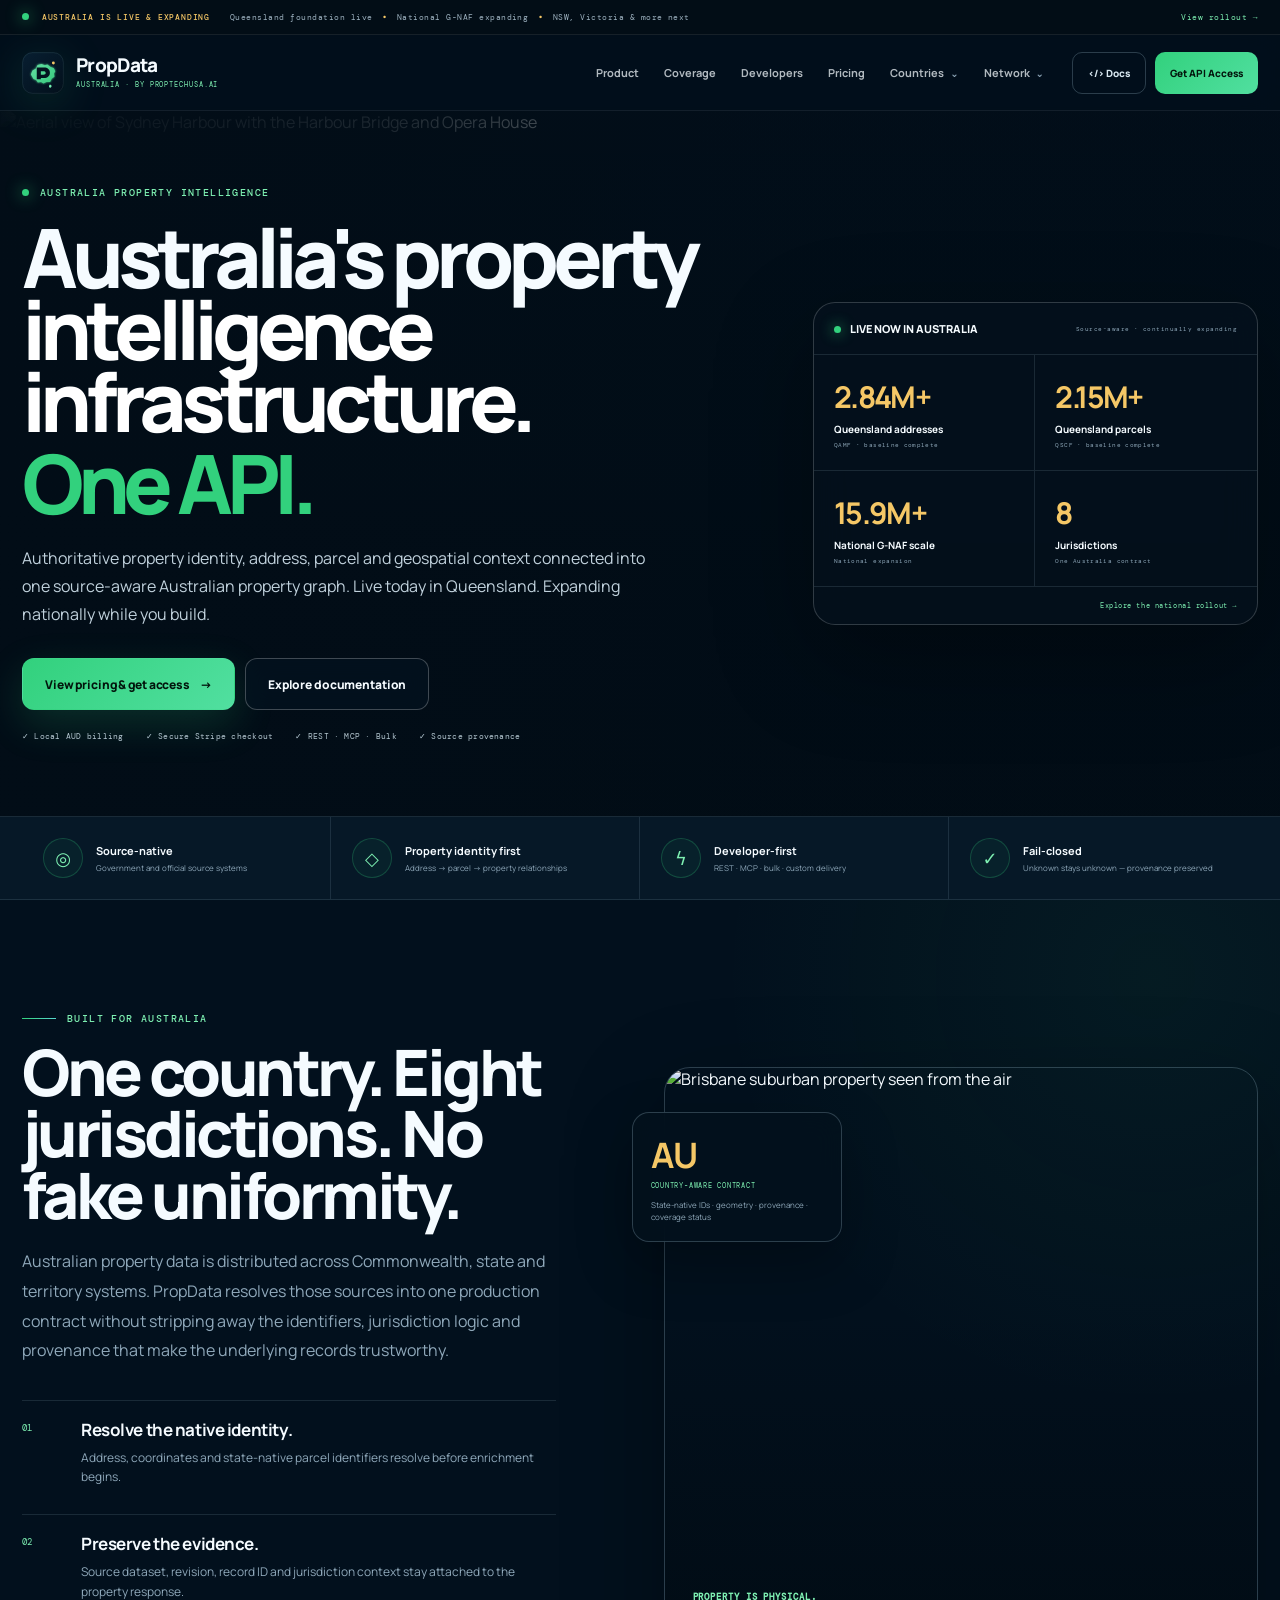
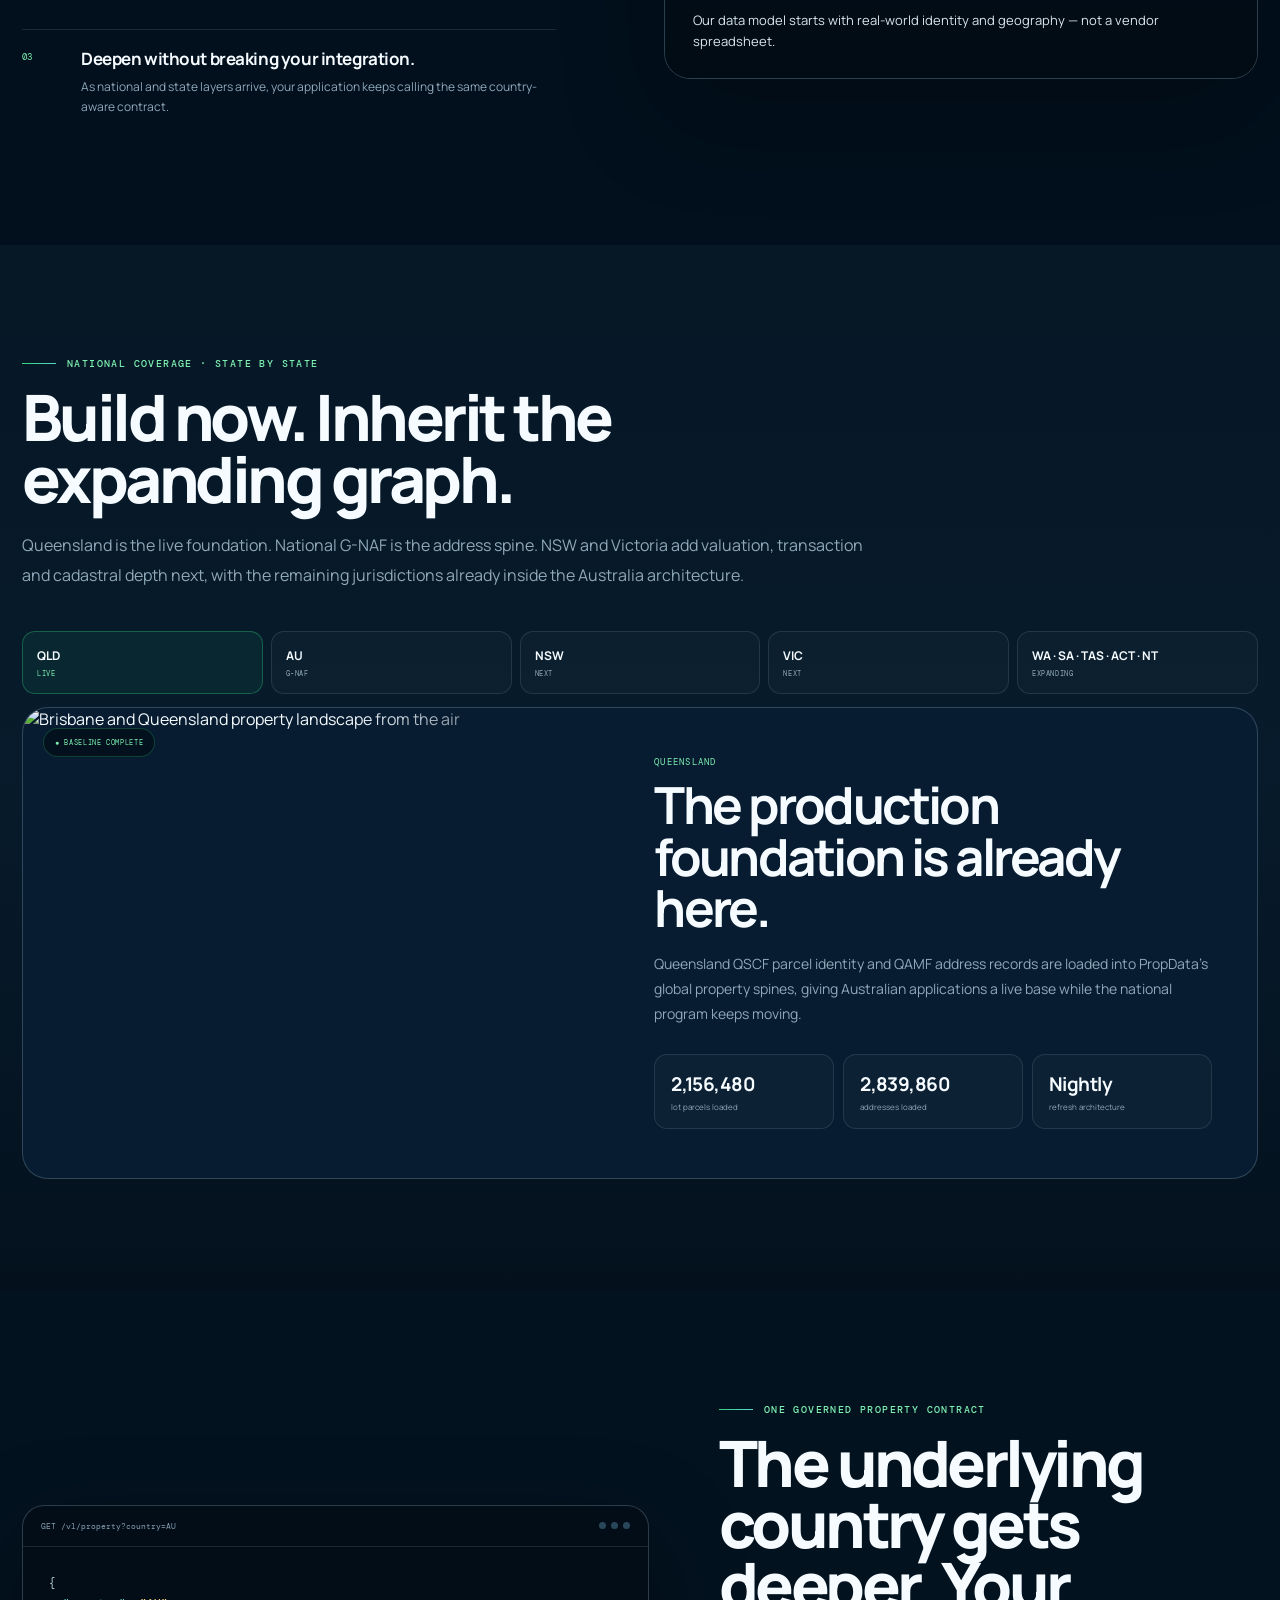
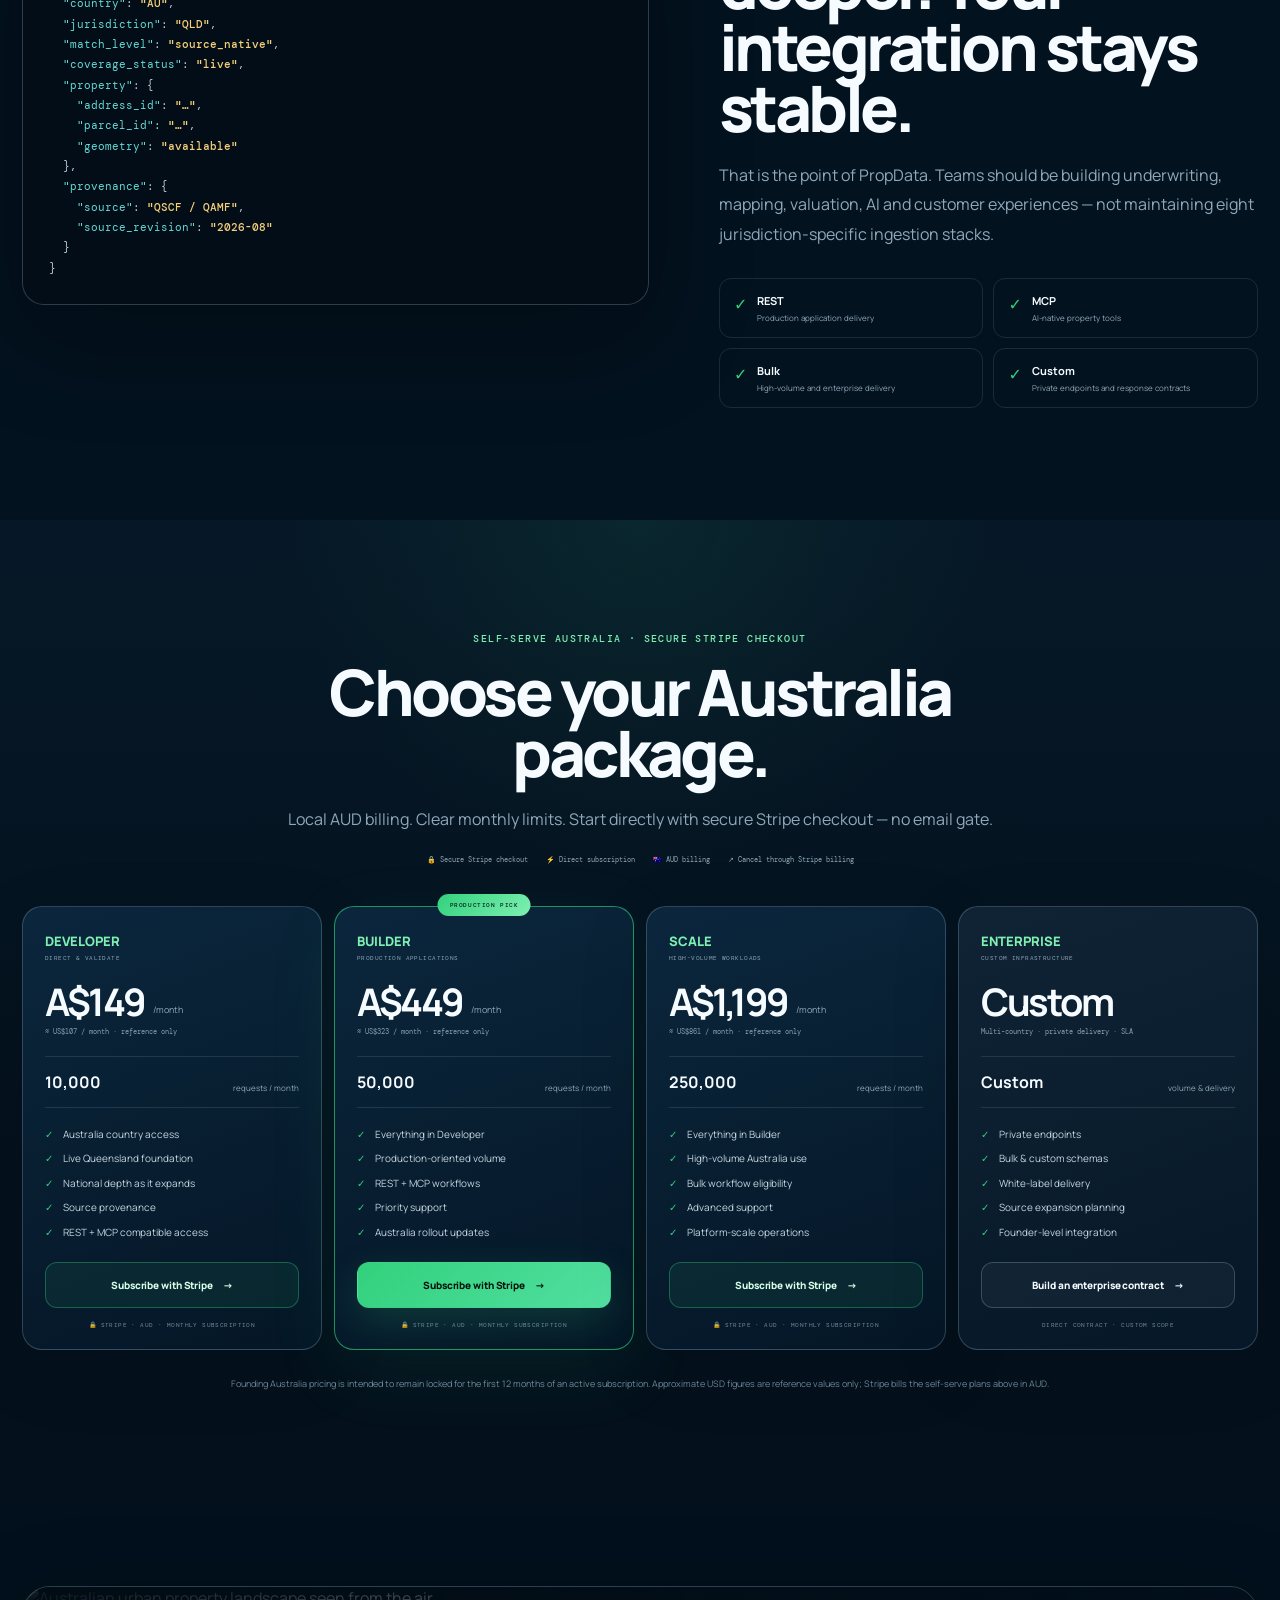
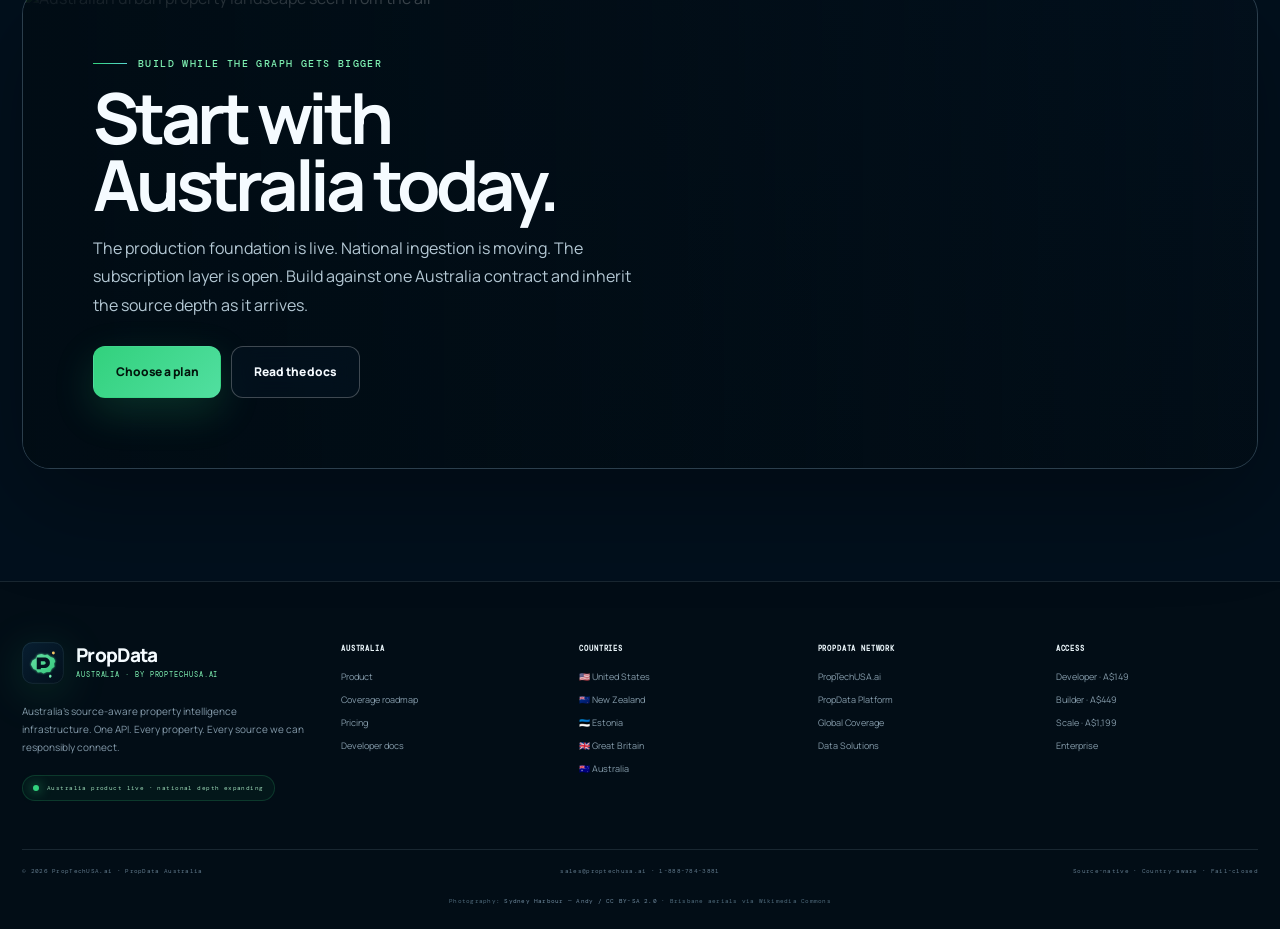
==== commit ffb42387: "Pin production imagery and social metadata to stable Australia assets" ====
--- a/index.html
+++ b/index.html
@@ -19,8 +19,9 @@
   <link rel="icon" href="/favicon.svg" type="image/svg+xml">
   <link rel="mask-icon" href="/favicon.svg" color="#20d080">
   <link rel="manifest" href="/site.webmanifest">
-  <link rel="preconnect" href="https://images.unsplash.com" crossorigin>
-  <link rel="dns-prefetch" href="https://images.unsplash.com">
+  <link rel="preconnect" href="https://upload.wikimedia.org" crossorigin>
+  <link rel="preconnect" href="https://commons.wikimedia.org" crossorigin>
+  <link rel="preload" as="image" href="https://upload.wikimedia.org/wikipedia/commons/7/7d/Aerial_view_of_Sydney_Harbour.jpg" fetchpriority="high">
   <link rel="stylesheet" href="/site.css">
 
   <meta property="og:type" content="website">
@@ -29,17 +30,17 @@
   <meta property="og:description" content="Queensland live. National G-NAF expanding. NSW, Victoria and the rest of Australia rolling into one source-aware property graph.">
   <meta property="og:url" content="https://au.proptechusa.ai/">
   <meta property="og:locale" content="en_AU">
-  <meta property="og:image" content="https://images.unsplash.com/photo-1772326281137-b617cbf77c5f?auto=format&fit=crop&w=1200&h=630&q=90">
-  <meta property="og:image:secure_url" content="https://images.unsplash.com/photo-1772326281137-b617cbf77c5f?auto=format&fit=crop&w=1200&h=630&q=90">
+  <meta property="og:image" content="https://upload.wikimedia.org/wikipedia/commons/thumb/7/7d/Aerial_view_of_Sydney_Harbour.jpg/1200px-Aerial_view_of_Sydney_Harbour.jpg">
+  <meta property="og:image:secure_url" content="https://upload.wikimedia.org/wikipedia/commons/thumb/7/7d/Aerial_view_of_Sydney_Harbour.jpg/1200px-Aerial_view_of_Sydney_Harbour.jpg">
   <meta property="og:image:width" content="1200">
-  <meta property="og:image:height" content="630">
+  <meta property="og:image:height" content="764">
   <meta property="og:image:type" content="image/jpeg">
-  <meta property="og:image:alt" content="Aerial view of Australian residential property and urban infrastructure — PropData Australia">
+  <meta property="og:image:alt" content="Aerial view of Sydney Harbour, the Harbour Bridge and Opera House — PropData Australia">
   <meta name="twitter:card" content="summary_large_image">
   <meta name="twitter:title" content="Australia's property intelligence infrastructure. One API.">
   <meta name="twitter:description" content="Source-native Australian property intelligence. Live Queensland foundation, national expansion, REST, MCP and bulk delivery.">
-  <meta name="twitter:image" content="https://images.unsplash.com/photo-1772326281137-b617cbf77c5f?auto=format&fit=crop&w=1200&h=630&q=90">
-  <meta name="twitter:image:alt" content="PropData Australia property intelligence">
+  <meta name="twitter:image" content="https://upload.wikimedia.org/wikipedia/commons/thumb/7/7d/Aerial_view_of_Sydney_Harbour.jpg/1200px-Aerial_view_of_Sydney_Harbour.jpg">
+  <meta name="twitter:image:alt" content="Sydney Harbour aerial — PropData Australia property intelligence">
 
   <script type="application/ld+json">
   {
@@ -58,7 +59,8 @@
           "https://global.proptechusa.ai/",
           "https://data.proptechusa.ai/",
           "https://nz.proptechusa.ai/",
-          "https://ee.proptechusa.ai/"
+          "https://ee.proptechusa.ai/",
+          "https://gb.proptechusa.ai/"
         ]
       },
       {
@@ -76,7 +78,7 @@
         "name":"PropData Australia | Property Intelligence API",
         "isPartOf":{"@id":"https://au.proptechusa.ai/#website"},
         "about":{"@id":"https://au.proptechusa.ai/#product"},
-        "primaryImageOfPage":{"@type":"ImageObject","url":"https://images.unsplash.com/photo-1772326281137-b617cbf77c5f?auto=format&fit=crop&w=1200&h=630&q=90"},
+        "primaryImageOfPage":{"@type":"ImageObject","url":"https://upload.wikimedia.org/wikipedia/commons/thumb/7/7d/Aerial_view_of_Sydney_Harbour.jpg/1200px-Aerial_view_of_Sydney_Harbour.jpg"},
         "inLanguage":"en-AU"
       },
       {
@@ -91,7 +93,7 @@
         "brand":{"@id":"https://proptechusa.ai/#organization"},
         "provider":{"@id":"https://proptechusa.ai/#organization"},
         "areaServed":{"@type":"Country","name":"Australia"},
-        "image":"https://images.unsplash.com/photo-1772326281137-b617cbf77c5f?auto=format&fit=crop&w=1200&h=630&q=90",
+        "image":"https://upload.wikimedia.org/wikipedia/commons/thumb/7/7d/Aerial_view_of_Sydney_Harbour.jpg/1200px-Aerial_view_of_Sydney_Harbour.jpg",
         "description":"Source-aware Australian property intelligence infrastructure with live Queensland address and parcel foundations, national G-NAF expansion and state-specific property layers delivered through one governed developer contract.",
         "featureList":[
           "Australian address resolution",
@@ -180,7 +182,7 @@
 
   <main id="top">
     <section class="hero">
-      <img class="hero-photo" src="https://images.unsplash.com/photo-1772326281137-b617cbf77c5f?auto=format&fit=crop&w=2400&q=90" alt="Aerial view of a modern Australian residential neighbourhood" fetchpriority="high">
+      <img class="hero-photo" src="https://upload.wikimedia.org/wikipedia/commons/7/7d/Aerial_view_of_Sydney_Harbour.jpg" alt="Aerial view of Sydney Harbour with the Harbour Bridge and Opera House" fetchpriority="high">
       <div class="hero-shade"></div>
       <div class="shell hero-inner">
         <div class="hero-copy reveal visible">
@@ -230,7 +232,7 @@
           </div>
         </div>
         <div class="photo-stack reveal">
-          <figure class="photo-large"><img src="https://images.unsplash.com/photo-1772325482422-55bc8dd65662?auto=format&fit=crop&w=1600&q=88" alt="Australian residential property development from above" loading="lazy"><figcaption><b>PROPERTY IS PHYSICAL.</b><span>Our data model starts with real-world identity and geography — not a vendor spreadsheet.</span></figcaption></figure>
+          <figure class="photo-large"><img src="https://commons.wikimedia.org/wiki/Special:Redirect/file/Brisbane_seen_from_air,_suburb.jpg" alt="Brisbane suburban property seen from the air" loading="lazy"><figcaption><b>PROPERTY IS PHYSICAL.</b><span>Our data model starts with real-world identity and geography — not a vendor spreadsheet.</span></figcaption></figure>
           <div class="photo-stat"><b>AU</b><span>COUNTRY-AWARE CONTRACT</span><small>State-native IDs · geometry · provenance · coverage status</small></div>
         </div>
       </div>
@@ -247,7 +249,7 @@
           <button class="state-tab" data-state-tab="REST" role="tab" aria-selected="false"><b>WA · SA · TAS · ACT · NT</b><span>EXPANDING</span></button>
         </div>
         <div class="coverage-panels reveal">
-          <article class="state-panel active" data-state-panel="QLD"><div class="panel-photo"><img src="https://images.unsplash.com/photo-1772325652571-f1406f80ee01?auto=format&fit=crop&w=1400&q=88" alt="Established Australian residential neighbourhood" loading="lazy"><div class="panel-badge">● BASELINE COMPLETE</div></div><div class="panel-copy"><div class="panel-kicker">QUEENSLAND</div><h3>The production foundation is already here.</h3><p>Queensland QSCF parcel identity and QAMF address records are loaded into PropData's global property spines, giving Australian applications a live base while the national program keeps moving.</p><div class="panel-stats"><div><b>2,156,480</b><span>lot parcels loaded</span></div><div><b>2,839,860</b><span>addresses loaded</span></div><div><b>Nightly</b><span>refresh architecture</span></div></div></div></article>
+          <article class="state-panel active" data-state-panel="QLD"><div class="panel-photo"><img src="https://commons.wikimedia.org/wiki/Special:Redirect/file/Brisbane_from_air.jpg" alt="Brisbane and Queensland property landscape from the air" loading="lazy"><div class="panel-badge">● BASELINE COMPLETE</div></div><div class="panel-copy"><div class="panel-kicker">QUEENSLAND</div><h3>The production foundation is already here.</h3><p>Queensland QSCF parcel identity and QAMF address records are loaded into PropData's global property spines, giving Australian applications a live base while the national program keeps moving.</p><div class="panel-stats"><div><b>2,156,480</b><span>lot parcels loaded</span></div><div><b>2,839,860</b><span>addresses loaded</span></div><div><b>Nightly</b><span>refresh architecture</span></div></div></div></article>
           <article class="state-panel" data-state-panel="NAT" hidden><div class="panel-copy full"><div class="panel-kicker">NATIONAL G-NAF</div><h3>Australia's national address spine.</h3><p>G-NAF provides national geocoded address identity. PropData's resumable loader is designed across ACT, NSW, NT, offshore territories, QLD, SA, TAS, VIC and WA while retaining native address PIDs and geocodes.</p><div class="panel-stats"><div><b>15.9M+</b><span>expected national scale</span></div><div><b>9</b><span>loader partitions</span></div><div><b>GDA2020</b><span>national geocode datum</span></div></div></div></article>
           <article class="state-panel" data-state-panel="NSW" hidden><div class="panel-copy full"><div class="panel-kicker">NEW SOUTH WALES</div><h3>Valuation and sales intelligence deepen the graph.</h3><p>NSW adds statutory land values and historical Property Sales Information keyed by native property identifiers, with spatial cadastre integration alongside them.</p><div class="panel-stats"><div><b>~2.6M</b><span>land-value property scale</span></div><div><b>1990+</b><span>sales history available</span></div><div><b>prop_id</b><span>deterministic source key</span></div></div></div></article>
           <article class="state-panel" data-state-panel="VIC" hidden><div class="panel-copy full"><div class="panel-kicker">VICTORIA</div><h3>Vicmap Property creates the Victorian cadastral foundation.</h3><p>Statewide parcels, properties, easements and road casements provide a deterministic path through SPI and future address relationships while preserving State of Victoria provenance.</p><div class="panel-stats"><div><b>Statewide</b><span>Vicmap coverage</span></div><div><b>SPI</b><span>native parcel identifier</span></div><div><b>Geometry</b><span>parcel/property polygons</span></div></div></div></article>
@@ -292,7 +294,7 @@
 
     <section class="section final-section">
       <div class="shell final-card reveal">
-        <img src="https://images.unsplash.com/photo-1772325652571-f1406f80ee01?auto=format&fit=crop&w=2000&q=86" alt="Australian property and green urban infrastructure" loading="lazy">
+        <img src="https://commons.wikimedia.org/wiki/Special:Redirect/file/Brisbane_from_air.jpg" alt="Australian urban property landscape seen from the air" loading="lazy">
         <div class="final-shade"></div>
         <div class="final-copy"><div class="eyebrow">BUILD WHILE THE GRAPH GETS BIGGER</div><h2>Start with Australia today.</h2><p>The production foundation is live. National ingestion is moving. The subscription layer is open. Build against one Australia contract and inherit the source depth as it arrives.</p><div><a class="btn btn-primary" href="#pricing">Choose a plan</a><a class="btn btn-glass" href="/docs.html">Read the docs</a></div></div>
       </div>
@@ -309,6 +311,7 @@
         <div class="footer-col"><h4>ACCESS</h4><a href="https://buy.stripe.com/eVqcN53A256e6xD9ID7wA0d">Developer · A$149</a><a href="https://buy.stripe.com/14A6oH9Yq6ai7BH0837wA0e">Builder · A$449</a><a href="https://buy.stripe.com/28E5kD9YqgOWg8d9ID7wA0f">Scale · A$1,199</a><a href="https://calendly.com/proptechusa">Enterprise</a></div>
       </div>
       <div class="footer-bottom"><span>© 2026 PropTechUSA.ai · PropData Australia</span><span><a href="mailto:sales@proptechusa.ai">sales@proptechusa.ai</a> · <a href="tel:+18887843881">1-888-784-3881</a></span><span>Source-native · Country-aware · Fail-closed</span></div>
+      <div class="photo-credit" style="display:block;padding:0 0 22px;font:6px/1.6 'DM Mono',monospace;letter-spacing:.04em;color:#506b7c;text-align:center">Photography: <a style="color:#6f899d" href="https://commons.wikimedia.org/wiki/File:Aerial_view_of_Sydney_Harbour.jpg" target="_blank" rel="noopener">Sydney Harbour — Andy / CC BY-SA 2.0</a> · Brisbane aerials via Wikimedia Commons</div>
     </div>
   </footer>
   <div id="success" class="success-toast" role="status" aria-live="polite"><b>Subscription received.</b><span>Welcome to PropData Australia. We are provisioning your access under the selected plan.</span><button type="button" aria-label="Dismiss">×</button></div>
--- a/site.css
+++ b/site.css
@@ -1,21 +1,118 @@
 @import url('https://fonts.googleapis.com/css2?family=DM+Mono:wght@400;500&family=Manrope:wght@400;500;600;700;800&display=swap');
 
-:root{--bg:#041225;--bg2:#071a31;--card:#0a2039;--card2:#0d2745;--line:rgba(168,217,246,.13);--line2:rgba(168,217,246,.22);--text:#f4fbff;--muted:#89a7bb;--blue:#5fd8ff;--green:#4be2b6;--gold:#f4c46f;--red:#ff6b6b;--shadow:0 30px 100px rgba(0,0,0,.25);--shell:min(1360px,calc(100% - 40px));}
-*{box-sizing:border-box}html{scroll-behavior:smooth}body{margin:0;background:var(--bg);color:var(--text);font-family:Manrope,system-ui,-apple-system,BlinkMacSystemFont,"Segoe UI",sans-serif;-webkit-font-smoothing:antialiased}body.nav-open{overflow:hidden}a{color:inherit;text-decoration:none}button,input,textarea{font:inherit}img{max-width:100%;display:block}.shell{width:var(--shell);margin-inline:auto}.mono{font-family:"DM Mono",monospace}.eyebrow{display:flex;align-items:center;gap:12px;font-family:"DM Mono",monospace;font-size:10px;font-weight:500;letter-spacing:.16em;text-transform:uppercase;color:var(--blue)}.eyebrow:before{content:"";width:34px;height:1px;background:linear-gradient(90deg,var(--green),var(--blue))}.section{position:relative;padding:108px 0}.section-head{max-width:820px}.section-head h2{margin:16px 0 0;font-size:clamp(38px,5vw,70px);line-height:.95;letter-spacing:-.055em}.section-head p{margin:24px 0 0;max-width:720px;color:var(--muted);font-size:16px;line-height:1.85}.btn{display:inline-flex;align-items:center;justify-content:center;gap:10px;min-height:52px;border-radius:14px;padding:0 21px;border:1px solid var(--line2);font-size:13px;font-weight:800;transition:.22s ease}.btn:hover{transform:translateY(-2px);border-color:rgba(95,216,255,.5)}.btn-primary{background:linear-gradient(135deg,var(--blue),#8ae7ff);color:#041225;border-color:transparent;box-shadow:0 12px 36px rgba(95,216,255,.18)}.btn-dark{background:rgba(255,255,255,.055)}.btn-green{background:linear-gradient(135deg,var(--green),#88f2d4);color:#032019;border-color:transparent}.site-header{position:fixed;z-index:50;inset:0 0 auto;height:78px;border-bottom:1px solid transparent;transition:.2s ease}.site-header.scrolled{background:rgba(4,18,37,.88);border-color:var(--line);backdrop-filter:blur(18px)}.nav{height:100%;display:flex;align-items:center;gap:28px}.brand{display:flex;align-items:center;gap:11px;margin-right:auto}.brand img{width:38px;height:38px}.brand-copy{display:grid;gap:1px}.brand-copy strong{font-size:14px;letter-spacing:.04em}.brand-copy small{font-family:"DM Mono",monospace;font-size:8px;letter-spacing:.16em;color:var(--blue)}.primary-nav{display:flex;align-items:center;gap:25px}.primary-nav>a,.network-menu summary{font-size:11px;font-weight:700;color:rgba(244,251,255,.67);cursor:pointer;transition:.2s}.primary-nav>a:hover,.network-menu summary:hover{color:#fff}.network-menu{position:relative}.network-menu summary{list-style:none}.network-menu summary::-webkit-details-marker{display:none}.network-popover{position:absolute;top:34px;right:-20px;width:255px;padding:9px;border:1px solid var(--line2);border-radius:18px;background:#081a30;box-shadow:var(--shadow)}.network-popover a{display:flex;justify-content:space-between;gap:12px;border-radius:11px;padding:12px 13px}.network-popover a:hover{background:rgba(255,255,255,.05)}.network-popover strong{font-size:11px}.network-popover small{font-size:8px;color:var(--muted)}.nav-actions{display:flex;align-items:center;gap:10px}.nav-pill{font-family:"DM Mono",monospace;font-size:7px;letter-spacing:.1em;color:var(--green);border:1px solid rgba(75,226,182,.2);background:rgba(75,226,182,.07);border-radius:999px;padding:9px 11px}.nav-cta{display:inline-flex;align-items:center;justify-content:center;min-height:40px;padding:0 15px;border-radius:11px;background:#fff;color:#061426;font-size:10px;font-weight:900}.menu-toggle{display:none;background:none;border:0;padding:8px}.menu-toggle span{display:block;width:23px;height:1px;background:#fff;margin:6px 0}
+:root{
+  --ink:#02101d;
+  --navy:#041522;
+  --navy-2:#071d2f;
+  --navy-3:#0a2740;
+  --card:#081f34;
+  --card-2:#0b2943;
+  --text:#f5fbff;
+  --muted:#8fa8ba;
+  --muted-2:#6f899d;
+  --green:#32d17d;
+  --green-2:#7ef0b2;
+  --aqua:#58d7cf;
+  --gold:#f5c766;
+  --line:rgba(190,225,244,.12);
+  --line-strong:rgba(190,225,244,.22);
+  --glass:rgba(3,17,30,.72);
+  --shadow:0 34px 100px rgba(0,0,0,.32);
+  --shell:min(1380px,calc(100% - 44px));
+}
 
-.hero{position:relative;min-height:860px;overflow:hidden;padding:142px 0 50px;background:radial-gradient(circle at 74% 33%,rgba(53,164,219,.22),transparent 31%),radial-gradient(circle at 12% 78%,rgba(75,226,182,.09),transparent 30%),linear-gradient(180deg,#051428,#041225)}.hero:before{content:"";position:absolute;inset:0;opacity:.19;background-image:linear-gradient(rgba(95,216,255,.12) 1px,transparent 1px),linear-gradient(90deg,rgba(95,216,255,.12) 1px,transparent 1px);background-size:58px 58px;mask-image:linear-gradient(to bottom,#000,transparent 85%)}.hero:after{content:"";position:absolute;inset:auto 0 0;height:200px;background:linear-gradient(transparent,var(--bg))}.hero-grid{position:relative;z-index:2;display:grid;grid-template-columns:.92fr 1.08fr;gap:62px;align-items:center}.hero-copy{padding-top:34px}.launch-pill{display:inline-flex;align-items:center;gap:9px;padding:9px 12px;border:1px solid rgba(75,226,182,.22);background:rgba(75,226,182,.08);border-radius:999px;font-family:"DM Mono",monospace;font-size:8px;letter-spacing:.13em;color:#abf6df}.launch-pill i{width:7px;height:7px;border-radius:50%;background:var(--green);box-shadow:0 0 18px var(--green)}.hero h1{margin:25px 0 0;font-size:clamp(58px,7vw,103px);line-height:.83;letter-spacing:-.075em;font-weight:800}.hero h1 em{font-style:normal;background:linear-gradient(110deg,#fff 10%,var(--blue) 55%,var(--green));-webkit-background-clip:text;background-clip:text;color:transparent}.hero-copy>p{max-width:620px;margin:28px 0 0;color:#9bb5c7;font-size:17px;line-height:1.8}.hero-actions{display:flex;flex-wrap:wrap;gap:10px;margin-top:31px}.hero-note{display:flex;flex-wrap:wrap;gap:16px;margin-top:24px;font-family:"DM Mono",monospace;font-size:7px;letter-spacing:.1em;color:#6f8b9f}.hero-note span{display:flex;align-items:center;gap:7px}.hero-note i{width:5px;height:5px;border-radius:50%;background:var(--green)}.hero-visual{position:relative}.hero-visual:before{content:"";position:absolute;inset:12% -6% 8% 12%;background:radial-gradient(circle,rgba(95,216,255,.2),transparent 62%);filter:blur(45px)}.hero-visual img{position:relative;width:100%;border:1px solid var(--line2);border-radius:34px;box-shadow:0 55px 130px rgba(0,0,0,.35)}.hero-float{position:absolute;z-index:3;padding:14px 16px;background:rgba(4,18,37,.9);border:1px solid var(--line2);backdrop-filter:blur(12px);border-radius:15px;box-shadow:0 18px 50px rgba(0,0,0,.25)}.hero-float b{display:block;font-size:20px;letter-spacing:-.04em}.hero-float span{display:block;margin-top:4px;font-family:"DM Mono",monospace;font-size:6px;letter-spacing:.12em;color:var(--muted)}.float-a{left:-20px;bottom:68px}.float-b{right:-14px;top:58px}.hero-metrics{position:relative;z-index:3;display:grid;grid-template-columns:repeat(4,1fr);margin-top:64px;border:1px solid var(--line);border-radius:23px;background:rgba(7,27,49,.58);backdrop-filter:blur(12px);overflow:hidden}.hero-metrics div{padding:22px 24px;border-right:1px solid var(--line)}.hero-metrics div:last-child{border:0}.hero-metrics b{display:block;font-size:22px;letter-spacing:-.04em}.hero-metrics span{display:block;margin-top:5px;font-family:"DM Mono",monospace;font-size:7px;letter-spacing:.1em;color:#7f9caf;text-transform:uppercase}.source-ribbon{position:relative;z-index:5;border-block:1px solid var(--line);background:#06172b}.source-ribbon-inner{display:grid;grid-template-columns:auto 1fr auto;gap:24px;align-items:center;padding:22px 0}.source-seal{display:grid;place-items:center;width:48px;height:48px;border-radius:14px;border:1px solid rgba(95,216,255,.22);background:rgba(95,216,255,.07);font-family:"DM Mono",monospace;font-size:11px;color:var(--blue)}.source-copy strong{display:block;font-size:13px}.source-copy span{display:block;margin-top:5px;color:var(--muted);font-size:10px}.source-right{text-align:right;font-family:"DM Mono",monospace;font-size:7px;line-height:1.8;letter-spacing:.09em;color:#6f8d9f}.source-right b{color:var(--green)}
+*{box-sizing:border-box}
+html{scroll-behavior:smooth;background:var(--ink)}
+body{margin:0;background:var(--ink);color:var(--text);font-family:Manrope,system-ui,-apple-system,BlinkMacSystemFont,"Segoe UI",sans-serif;-webkit-font-smoothing:antialiased;text-rendering:optimizeLegibility}
+body.nav-open{overflow:hidden}
+a{color:inherit;text-decoration:none}
+button,input,textarea{font:inherit}
+button{color:inherit}
+img{max-width:100%;display:block}
+.shell{width:var(--shell);margin-inline:auto}
+.section{position:relative;padding:112px 0}
+.eyebrow{display:flex;align-items:center;gap:11px;font-family:"DM Mono",monospace;font-size:10px;font-weight:500;letter-spacing:.14em;text-transform:uppercase;color:var(--green-2)}
+.eyebrow:before{content:"";width:34px;height:1px;background:linear-gradient(90deg,var(--green),var(--aqua))}
+.section-head{max-width:850px}
+.section-head h2,.copy-block h2{margin:16px 0 0;font-size:clamp(40px,5vw,70px);line-height:.96;letter-spacing:-.055em;font-weight:800}
+.section-head p,.copy-block>p{margin:22px 0 0;color:var(--muted);font-size:16px;line-height:1.85}
+.btn{display:inline-flex;align-items:center;justify-content:center;gap:10px;min-height:52px;padding:0 22px;border:1px solid var(--line-strong);border-radius:12px;font-size:12px;font-weight:800;letter-spacing:-.01em;transition:transform .2s ease,border-color .2s ease,background .2s ease,box-shadow .2s ease}
+.btn:hover{transform:translateY(-2px);border-color:rgba(126,240,178,.48)}
+.btn-primary{background:linear-gradient(135deg,var(--green),#51dfa0);color:#02150c;border-color:transparent;box-shadow:0 14px 40px rgba(50,209,125,.18)}
+.btn-glass{background:rgba(4,20,34,.56);backdrop-filter:blur(14px);border-color:rgba(255,255,255,.24)}
+.btn-checkout{background:rgba(50,209,125,.08);border-color:rgba(50,209,125,.35);color:#d6ffe7}
+.btn-enterprise{background:rgba(255,255,255,.04)}
 
-.thesis{overflow:hidden}.thesis-grid{display:grid;grid-template-columns:.85fr 1.15fr;gap:78px;align-items:start}.thesis-copy{position:sticky;top:115px}.thesis-copy h2{margin:16px 0 0;font-size:clamp(40px,4.5vw,68px);line-height:.97;letter-spacing:-.055em}.thesis-copy p{color:var(--muted);line-height:1.85}.principles{display:grid;gap:14px}.principle{position:relative;overflow:hidden;padding:27px;border:1px solid var(--line);background:linear-gradient(145deg,rgba(255,255,255,.045),rgba(255,255,255,.015));border-radius:23px}.principle:before{content:"";position:absolute;inset:0 auto 0 0;width:2px;background:linear-gradient(var(--blue),var(--green));opacity:.7}.principle .number{font-family:"DM Mono",monospace;font-size:8px;letter-spacing:.14em;color:var(--blue)}.principle h3{margin:12px 0 0;font-size:24px;letter-spacing:-.035em}.principle p{margin:11px 0 0;color:#87a4b8;line-height:1.75;font-size:13px}.principle code{display:inline-block;margin-top:16px;padding:8px 10px;border:1px solid var(--line);border-radius:9px;background:#05162a;font-family:"DM Mono",monospace;font-size:8px;color:#9cefd8}
+/* announcement + nav */
+.launch-strip{position:relative;z-index:80;background:#020d16;border-bottom:1px solid rgba(255,255,255,.08);min-height:35px;display:flex;align-items:center}
+.launch-strip-inner{display:flex;align-items:center;justify-content:center;gap:20px;font-family:"DM Mono",monospace;font-size:8px;letter-spacing:.06em;color:#9eb2c0}
+.launch-strip-inner>span:first-child{color:var(--gold);font-weight:500;letter-spacing:.1em}
+.launch-strip-inner>span:first-child i{display:inline-block;width:7px;height:7px;border-radius:50%;background:var(--green);box-shadow:0 0 16px var(--green);margin-right:7px}
+.launch-strip-inner b{color:var(--gold);padding:0 4px}.launch-strip-inner a{margin-left:auto;color:var(--green-2)}
+.site-header{position:sticky;top:0;z-index:70;height:76px;background:rgba(2,15,26,.78);border-bottom:1px solid rgba(255,255,255,.07);backdrop-filter:blur(20px) saturate(140%)}
+.site-header.scrolled{background:rgba(2,15,26,.94);box-shadow:0 12px 36px rgba(0,0,0,.16)}
+.nav{height:100%;display:flex;align-items:center;gap:28px}
+.brand{display:flex;align-items:center;gap:12px;margin-right:auto;min-width:max-content}
+.brand img{width:42px;height:42px;filter:drop-shadow(0 8px 22px rgba(50,209,125,.16))}
+.brand-copy{display:grid;gap:0}.brand-copy strong{font-size:19px;line-height:1;font-weight:800;letter-spacing:-.035em}.brand-copy small{margin-top:5px;font-family:"DM Mono",monospace;font-size:7px;letter-spacing:.13em;color:var(--green-2)}
+.primary-nav{display:flex;align-items:center;gap:25px}
+.primary-nav>a,.network-menu summary{font-size:11px;font-weight:700;color:rgba(245,251,255,.72);cursor:pointer;transition:color .18s ease}
+.primary-nav>a:hover,.network-menu summary:hover{color:#fff}
+.network-menu{position:relative}.network-menu summary{list-style:none}.network-menu summary::-webkit-details-marker{display:none}.network-menu summary:after{content:"⌄";font-size:10px;margin-left:6px;color:var(--muted)}
+.network-popover{position:absolute;top:37px;right:-16px;width:280px;padding:8px;border:1px solid var(--line-strong);border-radius:18px;background:#071a2c;box-shadow:0 30px 80px rgba(0,0,0,.42);backdrop-filter:blur(16px)}
+.network-popover a{display:flex;justify-content:space-between;align-items:center;gap:12px;padding:12px 13px;border-radius:11px;transition:background .16s ease}.network-popover a:hover{background:rgba(255,255,255,.05)}.network-popover strong{font-size:11px}.network-popover small{display:block;margin-top:3px;font-size:8px;color:var(--muted)}
+.countries-popover{width:350px}.countries-popover a{justify-content:flex-start}.country-flag{font-size:19px;line-height:1}.countries-popover .active-country{background:rgba(50,209,125,.08);border:1px solid rgba(50,209,125,.16)}
+.nav-actions{display:flex;align-items:center;gap:9px}.nav-docs,.nav-cta{display:inline-flex;align-items:center;justify-content:center;min-height:42px;padding:0 15px;border-radius:10px;font-size:10px;font-weight:800}.nav-docs{border:1px solid var(--line-strong);color:#d9e8f1}.nav-cta{background:linear-gradient(135deg,var(--green),#51dfa0);color:#03160d}.menu-toggle{display:none;background:none;border:0;padding:8px}.menu-toggle span{display:block;width:24px;height:1px;background:#fff;margin:6px 0}
 
-.coverage{background:linear-gradient(180deg,#041225,#06182d 50%,#041225)}.coverage-layout{display:grid;grid-template-columns:.78fr 1.22fr;gap:28px;margin-top:46px}.state-list{display:grid;gap:9px}.state-tab{display:grid;grid-template-columns:52px 1fr auto;gap:13px;align-items:center;text-align:left;width:100%;padding:13px;border:1px solid var(--line);background:rgba(255,255,255,.025);color:#fff;border-radius:16px;cursor:pointer;transition:.2s}.state-tab:hover,.state-tab.active{background:rgba(95,216,255,.075);border-color:rgba(95,216,255,.25)}.state-code{display:grid;place-items:center;width:42px;height:42px;border-radius:12px;background:#0d2948;border:1px solid var(--line2);font-family:"DM Mono",monospace;font-size:10px}.state-tab strong{font-size:12px}.state-tab small{display:block;margin-top:3px;font-size:8px;color:var(--muted)}.state-badge{padding:7px 8px;border-radius:999px;font-family:"DM Mono",monospace;font-size:6px;letter-spacing:.09em;background:rgba(255,255,255,.04);color:#91a9ba}.state-tab.active .state-badge{background:rgba(75,226,182,.1);color:var(--green)}.state-panel{height:100%;min-height:555px;padding:34px;border:1px solid var(--line2);background:radial-gradient(circle at 90% 5%,rgba(95,216,255,.12),transparent 30%),#081d35;border-radius:28px;box-shadow:var(--shadow)}.state-panel[hidden]{display:none}.panel-top{display:flex;justify-content:space-between;gap:20px}.panel-top h3{margin:8px 0 0;font-size:38px;letter-spacing:-.05em}.panel-status{font-family:"DM Mono",monospace;font-size:7px;letter-spacing:.12em;color:var(--green)}.state-panel>p{max-width:720px;color:var(--muted);line-height:1.8}.coverage-stats{display:grid;grid-template-columns:repeat(2,1fr);gap:10px;margin-top:27px}.coverage-stat{padding:18px;border:1px solid var(--line);border-radius:16px;background:rgba(0,0,0,.09)}.coverage-stat b{display:block;font-size:25px;letter-spacing:-.04em}.coverage-stat span{display:block;margin-top:5px;font-size:8px;color:var(--muted)}.dataset-list{display:grid;gap:8px;margin-top:24px}.dataset-row{display:grid;grid-template-columns:1fr auto;gap:16px;align-items:center;padding:14px 0;border-top:1px solid var(--line)}.dataset-row strong{font-size:11px}.dataset-row span{font-family:"DM Mono",monospace;font-size:7px;color:#7f9aaf}.dataset-row b{font-family:"DM Mono",monospace;font-size:7px;color:var(--green)}
+/* hero */
+.hero{position:relative;min-height:705px;overflow:hidden;border-bottom:1px solid var(--line)}
+.hero-photo{position:absolute;inset:0;width:100%;height:100%;object-fit:cover;object-position:center 46%;filter:saturate(.9) contrast(1.04)}
+.hero-shade{position:absolute;inset:0;background:linear-gradient(90deg,rgba(2,13,23,.98) 0%,rgba(2,13,23,.86) 31%,rgba(2,13,23,.42) 59%,rgba(2,13,23,.43) 100%),linear-gradient(180deg,rgba(1,10,17,.22),rgba(1,10,17,.72) 100%)}
+.hero-inner{position:relative;z-index:3;display:grid;grid-template-columns:1.05fr .65fr;gap:72px;align-items:center;min-height:705px;padding-block:70px}
+.hero-copy{max-width:770px}.live-eyebrow:before{display:none}.live-eyebrow span{width:7px;height:7px;border-radius:50%;background:var(--green);box-shadow:0 0 16px var(--green)}
+.hero h1{margin:22px 0 0;font-size:clamp(57px,6.4vw,92px);line-height:.88;letter-spacing:-.073em;font-weight:800}.hero h1 em{font-style:normal;color:#fff}.hero h1 b{display:inline-block;margin-top:10px;color:var(--green);font-weight:800}.hero-copy>p{max-width:650px;margin:25px 0 0;color:#c0d1dc;font-size:16px;line-height:1.75}.hero-actions{display:flex;flex-wrap:wrap;gap:10px;margin-top:30px}.hero-proof{display:flex;flex-wrap:wrap;gap:15px 22px;margin-top:21px;font-family:"DM Mono",monospace;font-size:8px;letter-spacing:.03em;color:#b5c7d1}.hero-proof span{display:flex;align-items:center;gap:6px}
+.live-board{align-self:center;border:1px solid rgba(255,255,255,.18);border-radius:22px;background:rgba(4,17,29,.78);backdrop-filter:blur(18px);box-shadow:var(--shadow);overflow:hidden}.live-board-head{padding:18px 20px;border-bottom:1px solid var(--line);display:flex;justify-content:space-between;gap:18px;align-items:center}.live-board-head span{font-size:11px;font-weight:800}.live-board-head span i{display:inline-block;width:7px;height:7px;border-radius:50%;background:var(--green);margin-right:7px;box-shadow:0 0 14px var(--green)}.live-board-head small{font-family:"DM Mono",monospace;font-size:6px;letter-spacing:.08em;color:var(--muted)}
+.metric-grid{display:grid;grid-template-columns:1fr 1fr}.metric-grid>div{padding:21px 20px;border-bottom:1px solid var(--line);border-right:1px solid var(--line)}.metric-grid>div:nth-child(2n){border-right:0}.metric-grid>div:nth-last-child(-n+2){border-bottom:0}.metric-grid b{display:block;font-size:30px;letter-spacing:-.055em;color:var(--gold)}.metric-grid span{display:block;margin-top:5px;font-size:10px;font-weight:700}.metric-grid small{display:block;margin-top:5px;font-family:"DM Mono",monospace;font-size:6px;letter-spacing:.06em;color:var(--muted)}.live-board>a{display:block;padding:14px 20px;border-top:1px solid var(--line);font-family:"DM Mono",monospace;font-size:7px;letter-spacing:.08em;color:var(--green-2);text-align:right}
 
-.graph{overflow:hidden}.graph-grid{display:grid;grid-template-columns:1fr .92fr;gap:35px;align-items:stretch;margin-top:46px}.graph-card{border:1px solid var(--line2);border-radius:28px;overflow:hidden;background:#071a31;box-shadow:var(--shadow)}.graph-card img{width:100%;height:100%;object-fit:cover}.contract-card{padding:34px;border:1px solid var(--line2);border-radius:28px;background:linear-gradient(145deg,#09223d,#061629)}.contract-card h3{margin:12px 0 0;font-size:31px;letter-spacing:-.045em}.contract-card p{color:var(--muted);font-size:13px;line-height:1.8}.code-window{margin-top:24px;border:1px solid var(--line);border-radius:18px;background:#03101f;overflow:hidden}.code-head{display:flex;align-items:center;justify-content:space-between;padding:12px 14px;border-bottom:1px solid var(--line);font-family:"DM Mono",monospace;font-size:7px;color:#6d8da3}.code-dots{display:flex;gap:5px}.code-dots i{width:6px;height:6px;border-radius:50%;background:#244760}.code-body{padding:20px;overflow:auto;font-family:"DM Mono",monospace;font-size:9px;line-height:1.8;color:#abd5e9;white-space:pre}.code-body .k{color:#6ee7c1}.code-body .v{color:#ffdc91}.code-body .s{color:#7ccfff}.contract-points{display:grid;gap:9px;margin-top:18px}.contract-point{display:flex;align-items:flex-start;gap:10px;padding:12px 0;border-top:1px solid var(--line);font-size:10px;color:#93afc2}.contract-point i{display:grid;place-items:center;flex:0 0 19px;height:19px;border-radius:50%;background:rgba(75,226,182,.1);color:var(--green);font-style:normal;font-size:8px}
+/* trust */
+.trust-bar{background:#061827;border-bottom:1px solid var(--line)}.trust-grid{display:grid;grid-template-columns:repeat(4,1fr)}.trust-grid>div{display:flex;align-items:center;gap:13px;padding:21px;border-right:1px solid var(--line)}.trust-grid>div:last-child{border-right:0}.trust-icon{display:grid;place-items:center;flex:0 0 40px;width:40px;height:40px;border:1px solid rgba(50,209,125,.24);border-radius:50%;background:rgba(50,209,125,.05);color:var(--green-2);font-size:18px}.trust-grid strong{display:block;font-size:11px}.trust-grid small{display:block;margin-top:4px;font-size:8px;color:var(--muted)}
 
-.pricing{background:radial-gradient(circle at 50% 10%,rgba(53,164,219,.13),transparent 30%),#03101f}.pricing-head{text-align:center;margin-inline:auto}.pricing-head .eyebrow{justify-content:center}.pricing-sub{margin:22px auto 0;max-width:720px;color:var(--muted);line-height:1.8}.price-grid{display:grid;grid-template-columns:repeat(3,1fr);gap:14px;margin-top:44px}.price-card{position:relative;display:flex;flex-direction:column;min-height:500px;padding:27px;border:1px solid var(--line2);border-radius:26px;background:rgba(255,255,255,.035);overflow:hidden}.price-card.featured{transform:translateY(-9px);border-color:rgba(95,216,255,.46);background:linear-gradient(145deg,rgba(39,139,220,.22),rgba(255,255,255,.035));box-shadow:0 30px 90px rgba(34,149,222,.14)}.price-card.featured:before{content:"";position:absolute;inset:0 0 auto;height:2px;background:linear-gradient(90deg,var(--blue),var(--green))}.price-top{display:flex;justify-content:space-between;gap:14px}.price-name{font-family:"DM Mono",monospace;font-size:9px;letter-spacing:.15em;color:#a7c0d1}.price-badge{font-family:"DM Mono",monospace;font-size:6px;letter-spacing:.12em;color:#c7f4ff;border:1px solid rgba(95,216,255,.22);background:rgba(95,216,255,.09);border-radius:999px;padding:7px 9px}.price{display:flex;align-items:end;gap:6px;margin-top:25px}.price b{font-size:51px;line-height:.9;letter-spacing:-.065em}.price span{padding-bottom:4px;font-size:9px;color:var(--muted)}.volume{margin-top:22px;padding:17px;border:1px solid var(--line);border-radius:17px;background:rgba(0,0,0,.12)}.volume b{font-size:27px;letter-spacing:-.04em}.volume span{display:block;margin-top:4px;font-family:"DM Mono",monospace;font-size:6px;letter-spacing:.1em;color:var(--muted)}.volume-bar{height:5px;margin-top:12px;border-radius:999px;background:rgba(255,255,255,.07);overflow:hidden}.volume-bar i{display:block;height:100%;border-radius:inherit;background:linear-gradient(90deg,var(--blue),var(--green))}.price-card:nth-child(1) .volume-bar i{width:18%}.price-card:nth-child(2) .volume-bar i{width:54%}.price-card:nth-child(3) .volume-bar i{width:100%}.bestfor{margin-top:22px}.bestfor small{font-family:"DM Mono",monospace;font-size:6px;letter-spacing:.13em;color:#66859a}.bestfor p{font-size:11px;color:#8eaabd;line-height:1.75}.plan-list{display:grid;gap:10px;margin:18px 0 0;padding:0;list-style:none}.plan-list li{display:flex;gap:9px;align-items:flex-start;font-size:9.5px;color:#a2b9c8}.plan-list li:before{content:"✓";color:var(--green)}.price-card .btn{margin-top:auto}.price-foot{margin-top:12px;text-align:center;font-family:"DM Mono",monospace;font-size:6px;letter-spacing:.09em;color:#678497}.enterprise{display:grid;grid-template-columns:1fr auto;gap:30px;align-items:center;margin-top:17px;padding:30px;border:1px solid rgba(95,216,255,.18);background:linear-gradient(135deg,rgba(46,122,183,.17),rgba(255,255,255,.025));border-radius:25px}.enterprise h3{margin:8px 0 0;font-size:28px;letter-spacing:-.04em}.enterprise p{margin:8px 0 0;color:var(--muted);font-size:11px;line-height:1.8}.founder-price{margin-top:20px;text-align:center;font-size:9px;color:#648397}.founder-price b{color:var(--gold)}
+/* product */
+.product-section{background:radial-gradient(circle at 90% 8%,rgba(50,209,125,.06),transparent 30%),var(--ink)}.split-grid{display:grid;grid-template-columns:.92fr 1.08fr;gap:76px;align-items:center}.copy-block{max-width:650px}.feature-stack{display:grid;gap:10px;margin-top:34px}.feature-stack article{display:grid;grid-template-columns:44px 1fr;gap:15px;padding:17px 0;border-top:1px solid var(--line)}.feature-stack article>span{font-family:"DM Mono",monospace;font-size:9px;color:var(--green-2);padding-top:4px}.feature-stack h3{margin:0;font-size:17px;letter-spacing:-.025em}.feature-stack p{margin:7px 0 0;color:var(--muted);font-size:12px;line-height:1.65}.photo-stack{position:relative;padding-left:32px}.photo-large{position:relative;margin:0;border:1px solid var(--line-strong);border-radius:26px;overflow:hidden;box-shadow:var(--shadow)}.photo-large img{width:100%;height:610px;object-fit:cover}.photo-large:after{content:"";position:absolute;inset:40% 0 0;background:linear-gradient(transparent,rgba(1,11,19,.88))}.photo-large figcaption{position:absolute;z-index:2;inset:auto 28px 26px;display:grid;gap:7px}.photo-large figcaption b{font-family:"DM Mono",monospace;font-size:9px;letter-spacing:.1em;color:var(--green-2)}.photo-large figcaption span{max-width:560px;font-size:13px;line-height:1.6;color:#d9e6ed}.photo-stat{position:absolute;z-index:3;left:0;top:45px;width:210px;padding:18px;border:1px solid var(--line-strong);border-radius:17px;background:rgba(3,17,29,.89);backdrop-filter:blur(14px);box-shadow:0 22px 55px rgba(0,0,0,.28)}.photo-stat b{display:block;font-size:35px;color:var(--gold)}.photo-stat span{display:block;margin-top:2px;font-family:"DM Mono",monospace;font-size:7px;letter-spacing:.11em;color:var(--green-2)}.photo-stat small{display:block;margin-top:9px;color:var(--muted);font-size:8px;line-height:1.5}
 
-.developers{background:#06172c}.developer-grid{display:grid;grid-template-columns:.9fr 1.1fr;gap:55px;align-items:center}.developer-copy h2{margin:15px 0 0;font-size:clamp(42px,5vw,70px);line-height:.95;letter-spacing:-.055em}.developer-copy p{color:var(--muted);line-height:1.85}.developer-links{display:flex;flex-wrap:wrap;gap:9px;margin-top:24px}.terminal{border:1px solid var(--line2);border-radius:25px;background:#020d19;box-shadow:var(--shadow);overflow:hidden}.terminal-head{display:flex;justify-content:space-between;padding:13px 16px;border-bottom:1px solid var(--line);font-family:"DM Mono",monospace;font-size:7px;color:#6a869a}.terminal-body{padding:24px;overflow:auto;font-family:"DM Mono",monospace;font-size:9px;line-height:1.9;white-space:pre;color:#abc6d8}.terminal-body .prompt{color:var(--green)}.terminal-body .url{color:var(--blue)}.terminal-body .json{color:#f2d08f}.terminal-foot{display:grid;grid-template-columns:repeat(3,1fr);border-top:1px solid var(--line)}.terminal-foot div{padding:14px;border-right:1px solid var(--line)}.terminal-foot div:last-child{border:0}.terminal-foot b{display:block;font-size:11px}.terminal-foot span{font-size:7px;color:var(--muted)}
+/* coverage */
+.coverage-section{background:linear-gradient(180deg,#061725,#071b2c 50%,#04111d)}.state-strip{display:grid;grid-template-columns:repeat(5,1fr);gap:8px;margin-top:40px}.state-tab{border:1px solid var(--line);border-radius:13px;background:rgba(255,255,255,.025);padding:15px 14px;text-align:left;cursor:pointer;transition:.2s}.state-tab:hover,.state-tab.active{border-color:rgba(50,209,125,.34);background:rgba(50,209,125,.07)}.state-tab b{display:block;font-size:12px}.state-tab span{display:block;margin-top:5px;font-family:"DM Mono",monospace;font-size:7px;letter-spacing:.08em;color:var(--muted)}.state-tab.active span{color:var(--green-2)}
+.coverage-panels{margin-top:13px}.state-panel{display:grid;grid-template-columns:.95fr 1.05fr;min-height:470px;border:1px solid var(--line-strong);border-radius:26px;background:#071c30;overflow:hidden}.state-panel[hidden]{display:none}.panel-photo{position:relative}.panel-photo img{width:100%;height:100%;min-height:470px;object-fit:cover}.panel-photo:after{content:"";position:absolute;inset:0;background:linear-gradient(90deg,transparent 55%,#071c30)}.panel-badge{position:absolute;top:20px;left:20px;z-index:2;padding:9px 11px;border:1px solid rgba(50,209,125,.25);border-radius:999px;background:rgba(2,15,25,.8);font-family:"DM Mono",monospace;font-size:7px;letter-spacing:.09em;color:var(--green-2)}.panel-copy{padding:45px;display:flex;flex-direction:column;justify-content:center}.panel-copy.full{grid-column:1/-1;min-height:450px;max-width:920px;margin:auto;text-align:center}.panel-kicker{font-family:"DM Mono",monospace;font-size:9px;letter-spacing:.14em;color:var(--green-2)}.panel-copy h3{margin:11px 0 0;font-size:clamp(34px,4vw,56px);line-height:1;letter-spacing:-.05em}.panel-copy p{margin:18px 0 0;color:var(--muted);line-height:1.8;font-size:14px}.panel-stats{display:grid;grid-template-columns:repeat(3,1fr);gap:9px;margin-top:27px}.panel-stats>div{padding:16px;border:1px solid var(--line);border-radius:13px;background:rgba(255,255,255,.025)}.panel-stats b{display:block;font-size:19px;letter-spacing:-.03em}.panel-stats span{display:block;margin-top:4px;font-size:8px;color:var(--muted)}
 
-.cta{padding:90px 0 110px}.cta-card{position:relative;overflow:hidden;display:grid;grid-template-columns:1fr auto;gap:40px;align-items:center;padding:46px;border:1px solid rgba(95,216,255,.23);border-radius:32px;background:radial-gradient(circle at 90% 10%,rgba(95,216,255,.15),transparent 35%),linear-gradient(145deg,#0b2746,#07182d);box-shadow:var(--shadow)}.cta-card:after{content:"AU";position:absolute;right:25%;bottom:-35px;font-size:170px;font-weight:800;letter-spacing:-.08em;color:rgba(255,255,255,.018)}.cta-card h2{position:relative;z-index:2;margin:10px 0 0;font-size:clamp(37px,4vw,60px);line-height:.96;letter-spacing:-.055em}.cta-card p{position:relative;z-index:2;max-width:710px;color:var(--muted);line-height:1.75}.cta-actions{position:relative;z-index:2;display:grid;gap:9px}.footer{border-top:1px solid var(--line);background:#020d18;padding:50px 0 30px}.footer-grid{display:grid;grid-template-columns:1.4fr repeat(3,.7fr);gap:35px}.footer-brand p{max-width:400px;color:#607e92;font-size:10px;line-height:1.8}.footer-col h4{font-family:"DM Mono",monospace;font-size:7px;letter-spacing:.14em;color:#6d8ca0}.footer-col a{display:block;margin-top:12px;font-size:10px;color:#8ba5b7}.footer-col a:hover{color:#fff}.footer-bottom{display:flex;justify-content:space-between;gap:25px;margin-top:38px;padding-top:23px;border-top:1px solid var(--line);font-family:"DM Mono",monospace;font-size:6px;letter-spacing:.09em;color:#506d80}.success-banner{display:none;margin-top:18px;padding:13px 15px;border:1px solid rgba(75,226,182,.24);border-radius:12px;background:rgba(75,226,182,.08);color:#b9f7e4;font-size:10px}.success-banner.show{display:block}.reveal{opacity:0;transform:translateY(20px);transition:opacity .65s ease,transform .65s ease}.reveal.visible{opacity:1;transform:none}
+/* contract */
+.contract-section{background:#03121f}.contract-grid{display:grid;grid-template-columns:1fr .86fr;gap:70px;align-items:center}.code-window{border:1px solid var(--line-strong);border-radius:22px;background:#020d17;overflow:hidden;box-shadow:var(--shadow)}.code-head{display:flex;justify-content:space-between;align-items:center;padding:15px 18px;border-bottom:1px solid var(--line);font-family:"DM Mono",monospace;font-size:8px;color:#88a1b4}.code-head>span:last-child{display:flex;gap:5px}.code-head i{width:7px;height:7px;border-radius:50%;background:#29475a}.code-window pre{margin:0;padding:26px;overflow:auto;font-family:"DM Mono",monospace;font-size:11px;line-height:1.85;color:#b8d0dc}.code-window pre em{font-style:normal;color:#63d9d5}.code-window pre b{font-weight:500;color:#f3cf7b}.contract-points{display:grid;grid-template-columns:1fr 1fr;gap:10px;margin-top:28px}.contract-points>div{display:flex;align-items:flex-start;gap:10px;padding:14px;border:1px solid var(--line);border-radius:12px}.contract-points i{font-style:normal;color:var(--green)}.contract-points b{display:block;font-size:11px}.contract-points small{display:block;margin-top:4px;color:var(--muted);font-size:8px}
 
-@media(max-width:1100px){.primary-nav{display:none;position:fixed;inset:78px 16px auto;flex-direction:column;align-items:stretch;gap:0;padding:14px;border:1px solid var(--line2);border-radius:20px;background:#06172c;box-shadow:var(--shadow)}.primary-nav.open{display:flex}.primary-nav>a,.network-menu summary{padding:14px;border-bottom:1px solid var(--line);font-size:12px}.network-popover{position:static;width:100%;margin-top:5px;box-shadow:none}.menu-toggle{display:block}.nav-pill{display:none}.hero-grid,.thesis-grid,.coverage-layout,.graph-grid,.developer-grid{grid-template-columns:1fr}.hero{padding-top:120px}.hero-copy{padding-top:0}.hero-visual{max-width:760px;margin-inline:auto}.thesis-copy{position:static}.price-grid{grid-template-columns:1fr}.price-card.featured{transform:none}.price-card{min-height:auto}.enterprise,.cta-card{grid-template-columns:1fr}.cta-actions{display:flex;flex-wrap:wrap}.footer-grid{grid-template-columns:1fr 1fr}.state-panel{min-height:auto}}
-@media(max-width:720px){:root{--shell:min(100% - 28px,1360px)}.site-header{height:70px}.primary-nav{inset:70px 12px auto}.brand-copy strong{font-size:12px}.brand-copy small{font-size:7px}.nav-cta{display:none}.section{padding:78px 0}.hero{min-height:auto;padding:106px 0 35px}.hero h1{font-size:clamp(52px,16vw,78px)}.hero-copy>p{font-size:14px}.hero-visual{margin-top:25px}.float-a{left:8px;bottom:28px}.float-b{right:8px;top:18px}.hero-float{padding:10px 12px}.hero-float b{font-size:15px}.hero-metrics{grid-template-columns:1fr 1fr;margin-top:36px}.hero-metrics div{padding:16px;border-bottom:1px solid var(--line)}.hero-metrics div:nth-child(2){border-right:0}.hero-metrics b{font-size:18px}.source-ribbon-inner{grid-template-columns:auto 1fr}.source-right{grid-column:1/-1;text-align:left}.section-head p{font-size:14px}.coverage-stats{grid-template-columns:1fr}.state-panel{padding:23px}.panel-top h3{font-size:30px}.contract-card{padding:24px}.code-body{font-size:8px}.price-card{padding:22px}.enterprise{padding:23px}.terminal-body{font-size:8px}.terminal-foot{grid-template-columns:1fr}.terminal-foot div{border-right:0;border-bottom:1px solid var(--line)}.terminal-foot div:last-child{border:0}.cta-card{padding:27px}.cta-actions{display:grid}.footer-grid{grid-template-columns:1fr}.footer-bottom{display:grid}.footer-bottom span:last-child{line-height:1.7}}
+/* pricing */
+.pricing-section{background:radial-gradient(circle at 50% 0,rgba(50,209,125,.08),transparent 30%),linear-gradient(180deg,#061827,#04111d 65%)}.pricing-head{text-align:center;margin-inline:auto}.pricing-head .eyebrow{justify-content:center}.pricing-head .eyebrow:before{display:none}.pricing-head p{margin-inline:auto}.pricing-trust{display:flex;flex-wrap:wrap;justify-content:center;gap:10px 18px;margin-top:20px;font-family:"DM Mono",monospace;font-size:7px;color:#8da5b5}
+.price-grid{display:grid;grid-template-columns:repeat(4,1fr);gap:12px;margin-top:42px}.price-card{position:relative;padding:25px 22px 20px;border:1px solid var(--line-strong);border-radius:20px;background:linear-gradient(160deg,rgba(12,41,64,.9),rgba(5,23,39,.98));box-shadow:0 20px 70px rgba(0,0,0,.13)}.price-card.featured{border-color:rgba(50,209,125,.65);box-shadow:0 20px 75px rgba(50,209,125,.08)}.popular{position:absolute;top:-13px;left:50%;transform:translateX(-50%);white-space:nowrap;border-radius:999px;background:linear-gradient(135deg,var(--green),var(--green-2));color:#042116;padding:7px 12px;font-family:"DM Mono",monospace;font-size:6px;font-weight:500;letter-spacing:.1em}.price-top span{display:block;font-size:13px;font-weight:800;color:var(--green-2)}.price-top small{display:block;margin-top:4px;font-family:"DM Mono",monospace;font-size:6px;color:var(--muted);letter-spacing:.07em}.price{display:flex;align-items:flex-end;gap:8px;margin-top:20px}.price b{font-size:38px;line-height:1;letter-spacing:-.06em}.price span{padding-bottom:4px;font-size:9px;color:var(--muted)}.usd{margin-top:7px;font-family:"DM Mono",monospace;font-size:7px;color:#879eae}.request-line{display:flex;justify-content:space-between;align-items:end;gap:15px;margin-top:20px;padding:14px 0;border-block:1px solid var(--line)}.request-line b{font-size:16px}.request-line span{font-size:8px;color:var(--muted)}.price-card ul{list-style:none;margin:19px 0 23px;padding:0;display:grid;gap:10px}.price-card li{position:relative;padding-left:18px;color:#c5d5df;font-size:10px;line-height:1.45}.price-card li:before{content:"✓";position:absolute;left:0;color:var(--green)}.price-card .btn{width:100%;min-height:46px;font-size:10px}.stripe-foot{margin-top:13px;text-align:center;font-family:"DM Mono",monospace;font-size:6px;letter-spacing:.07em;color:#738b9c}.enterprise-card{background:linear-gradient(160deg,#102335,#061827)}.pricing-note{max-width:900px;margin:26px auto 0;text-align:center;color:#70899b;font-size:9px;line-height:1.7}
+
+/* final CTA */
+.final-section{padding-top:82px}.final-card{position:relative;min-height:470px;border:1px solid var(--line-strong);border-radius:28px;overflow:hidden;box-shadow:var(--shadow)}.final-card>img{position:absolute;inset:0;width:100%;height:100%;object-fit:cover}.final-shade{position:absolute;inset:0;background:linear-gradient(90deg,rgba(1,12,20,.94),rgba(1,12,20,.65) 52%,rgba(1,12,20,.2)),linear-gradient(180deg,transparent,rgba(1,12,20,.65))}.final-copy{position:relative;z-index:2;max-width:680px;padding:70px}.final-copy h2{margin:14px 0 0;font-size:clamp(44px,5.5vw,74px);line-height:.95;letter-spacing:-.06em}.final-copy p{color:#b4c8d4;line-height:1.8}.final-copy>div:last-child{display:flex;flex-wrap:wrap;gap:10px;margin-top:26px}
+
+/* footer */
+.footer{border-top:1px solid var(--line);background:#020d16}.footer-top{display:grid;grid-template-columns:1.4fr repeat(4,1fr);gap:36px;padding:60px 0 48px}.footer-brand .brand{margin:0}.footer-brand p{max-width:310px;margin:18px 0;color:#849aaa;font-size:10px;line-height:1.8}.footer-status{display:inline-flex;align-items:center;gap:8px;padding:8px 10px;border:1px solid rgba(50,209,125,.18);border-radius:999px;background:rgba(50,209,125,.05);font-family:"DM Mono",monospace;font-size:6px;letter-spacing:.07em;color:#9ddab8}.footer-status i{width:6px;height:6px;border-radius:50%;background:var(--green);box-shadow:0 0 12px var(--green)}.footer-col{display:grid;align-content:start;gap:10px}.footer-col h4{margin:2px 0 7px;font-family:"DM Mono",monospace;font-size:7px;letter-spacing:.12em;color:#e9f4f9}.footer-col a{font-size:9px;color:#869cab;transition:color .16s}.footer-col a:hover{color:#fff}.footer-bottom{display:grid;grid-template-columns:1fr auto 1fr;gap:20px;align-items:center;padding:17px 0 22px;border-top:1px solid var(--line);font-family:"DM Mono",monospace;font-size:6px;letter-spacing:.05em;color:#61798b}.footer-bottom span:nth-child(2){text-align:center}.footer-bottom span:last-child{text-align:right}.footer-bottom a:hover{color:#fff}
+
+/* success toast + motion */
+.success-toast{position:fixed;z-index:100;right:22px;bottom:22px;width:min(420px,calc(100% - 44px));display:grid;grid-template-columns:1fr auto;gap:5px 16px;padding:18px 18px 18px 20px;border:1px solid rgba(50,209,125,.35);border-radius:16px;background:rgba(4,23,37,.96);box-shadow:0 30px 90px rgba(0,0,0,.42);backdrop-filter:blur(18px);opacity:0;pointer-events:none;transform:translateY(18px);transition:.25s ease}.success-toast.show{opacity:1;pointer-events:auto;transform:none}.success-toast b{font-size:12px;color:var(--green-2)}.success-toast span{grid-column:1;font-size:9px;line-height:1.55;color:#acc1cf}.success-toast button{grid-column:2;grid-row:1/3;align-self:start;background:none;border:0;color:#8ca4b5;font-size:19px;cursor:pointer}.reveal{opacity:0;transform:translateY(22px);transition:opacity .7s ease,transform .7s ease}.reveal.visible{opacity:1;transform:none}
+
+@media (prefers-reduced-motion:reduce){*{scroll-behavior:auto!important;transition:none!important}.reveal{opacity:1!important;transform:none!important}}
+
+@media (max-width:1180px){
+  .primary-nav{gap:17px}.nav-actions .nav-docs{display:none}.hero-inner{grid-template-columns:1fr .72fr;gap:34px}.price-grid{grid-template-columns:1fr 1fr}.footer-top{grid-template-columns:1.4fr repeat(2,1fr)}.footer-brand{grid-row:span 2}
+}
+@media (max-width:900px){
+  :root{--shell:min(100% - 28px,1380px)}
+  .section{padding:82px 0}.launch-flow{display:none}.launch-strip-inner{justify-content:flex-start}.launch-strip-inner a{margin-left:auto}
+  .site-header{height:70px}.nav{gap:12px}.brand-copy strong{font-size:16px}.brand-copy small{font-size:6px}.nav-actions{margin-left:auto}.nav-actions .nav-docs{display:none}.nav-cta{min-height:38px;padding:0 12px}.menu-toggle{display:block;order:4}.primary-nav{position:fixed;z-index:99;inset:105px 0 0;display:none;align-content:start;align-items:stretch;gap:0;padding:22px;background:#03111d;border-top:1px solid var(--line);overflow:auto}.primary-nav.open{display:grid}.primary-nav>a,.network-menu summary{display:block;padding:16px 4px;border-bottom:1px solid var(--line);font-size:13px}.network-popover{position:static;width:100%;margin:4px 0 12px;box-shadow:none;background:#061b2d}.countries-popover{width:100%}
+  .hero{min-height:auto}.hero-inner{grid-template-columns:1fr;min-height:auto;padding-block:72px 48px}.hero-shade{background:linear-gradient(90deg,rgba(2,13,23,.97),rgba(2,13,23,.78)),linear-gradient(180deg,rgba(2,13,23,.05),rgba(2,13,23,.82))}.hero h1{font-size:clamp(52px,11vw,78px)}.live-board{max-width:650px}.trust-grid{grid-template-columns:1fr 1fr}.trust-grid>div:nth-child(2){border-right:0}.trust-grid>div:nth-child(-n+2){border-bottom:1px solid var(--line)}
+  .split-grid,.contract-grid{grid-template-columns:1fr;gap:46px}.copy-block{max-width:none}.photo-stack{padding-left:0}.photo-stat{left:18px}.photo-large img{height:500px}.state-strip{grid-template-columns:1fr 1fr}.state-tab:last-child{grid-column:1/-1}.state-panel{grid-template-columns:1fr}.panel-photo{min-height:340px}.panel-photo img{min-height:340px}.panel-photo:after{background:linear-gradient(180deg,transparent 60%,#071c30)}.panel-copy{padding:30px}.panel-stats{grid-template-columns:1fr 1fr}.panel-stats>div:last-child{grid-column:1/-1}.contract-grid .code-window{order:2}.price-grid{grid-template-columns:1fr 1fr}.footer-top{grid-template-columns:1fr 1fr}.footer-brand{grid-column:1/-1;grid-row:auto}.footer-bottom{grid-template-columns:1fr;gap:8px}.footer-bottom span,.footer-bottom span:nth-child(2),.footer-bottom span:last-child{text-align:left}
+}
+@media (max-width:620px){
+  :root{--shell:min(100% - 20px,1380px)}
+  .launch-strip{min-height:32px}.launch-strip-inner{font-size:6px}.launch-strip-inner a{display:none}.site-header{height:66px}.brand img{width:36px;height:36px}.brand-copy small{max-width:150px}.nav-cta{display:none}.primary-nav{inset:98px 0 0}.hero-inner{padding-top:56px}.hero h1{font-size:clamp(46px,14vw,66px)}.hero-copy>p{font-size:14px}.hero-actions .btn{width:100%}.hero-proof{display:grid;grid-template-columns:1fr 1fr;gap:10px}.live-board-head{align-items:flex-start;flex-direction:column}.metric-grid{grid-template-columns:1fr 1fr}.metric-grid b{font-size:24px}.trust-grid{grid-template-columns:1fr}.trust-grid>div{border-right:0;border-bottom:1px solid var(--line)!important}.trust-grid>div:last-child{border-bottom:0!important}.section{padding:68px 0}.section-head h2,.copy-block h2{font-size:clamp(37px,12vw,54px)}.photo-large img{height:420px}.photo-stat{position:static;width:100%;margin-bottom:10px}.state-strip{display:flex;overflow:auto;scroll-snap-type:x mandatory;padding-bottom:4px}.state-tab{min-width:145px;scroll-snap-align:start}.state-tab:last-child{min-width:230px}.panel-copy.full{padding-inline:22px}.panel-stats{grid-template-columns:1fr}.panel-stats>div:last-child{grid-column:auto}.contract-points{grid-template-columns:1fr}.code-window pre{font-size:9px;padding:18px}.price-grid{grid-template-columns:1fr}.price-card{padding:24px 20px}.pricing-trust{display:grid;grid-template-columns:1fr 1fr;text-align:left}.final-card{min-height:520px}.final-copy{padding:42px 24px}.final-copy>div:last-child .btn{width:100%}.footer-top{grid-template-columns:1fr 1fr;gap:30px 20px;padding-top:44px}.footer-brand{grid-column:1/-1}.footer-col:last-child{grid-column:1/-1}.success-toast{right:10px;bottom:10px;width:calc(100% - 20px)}
+}
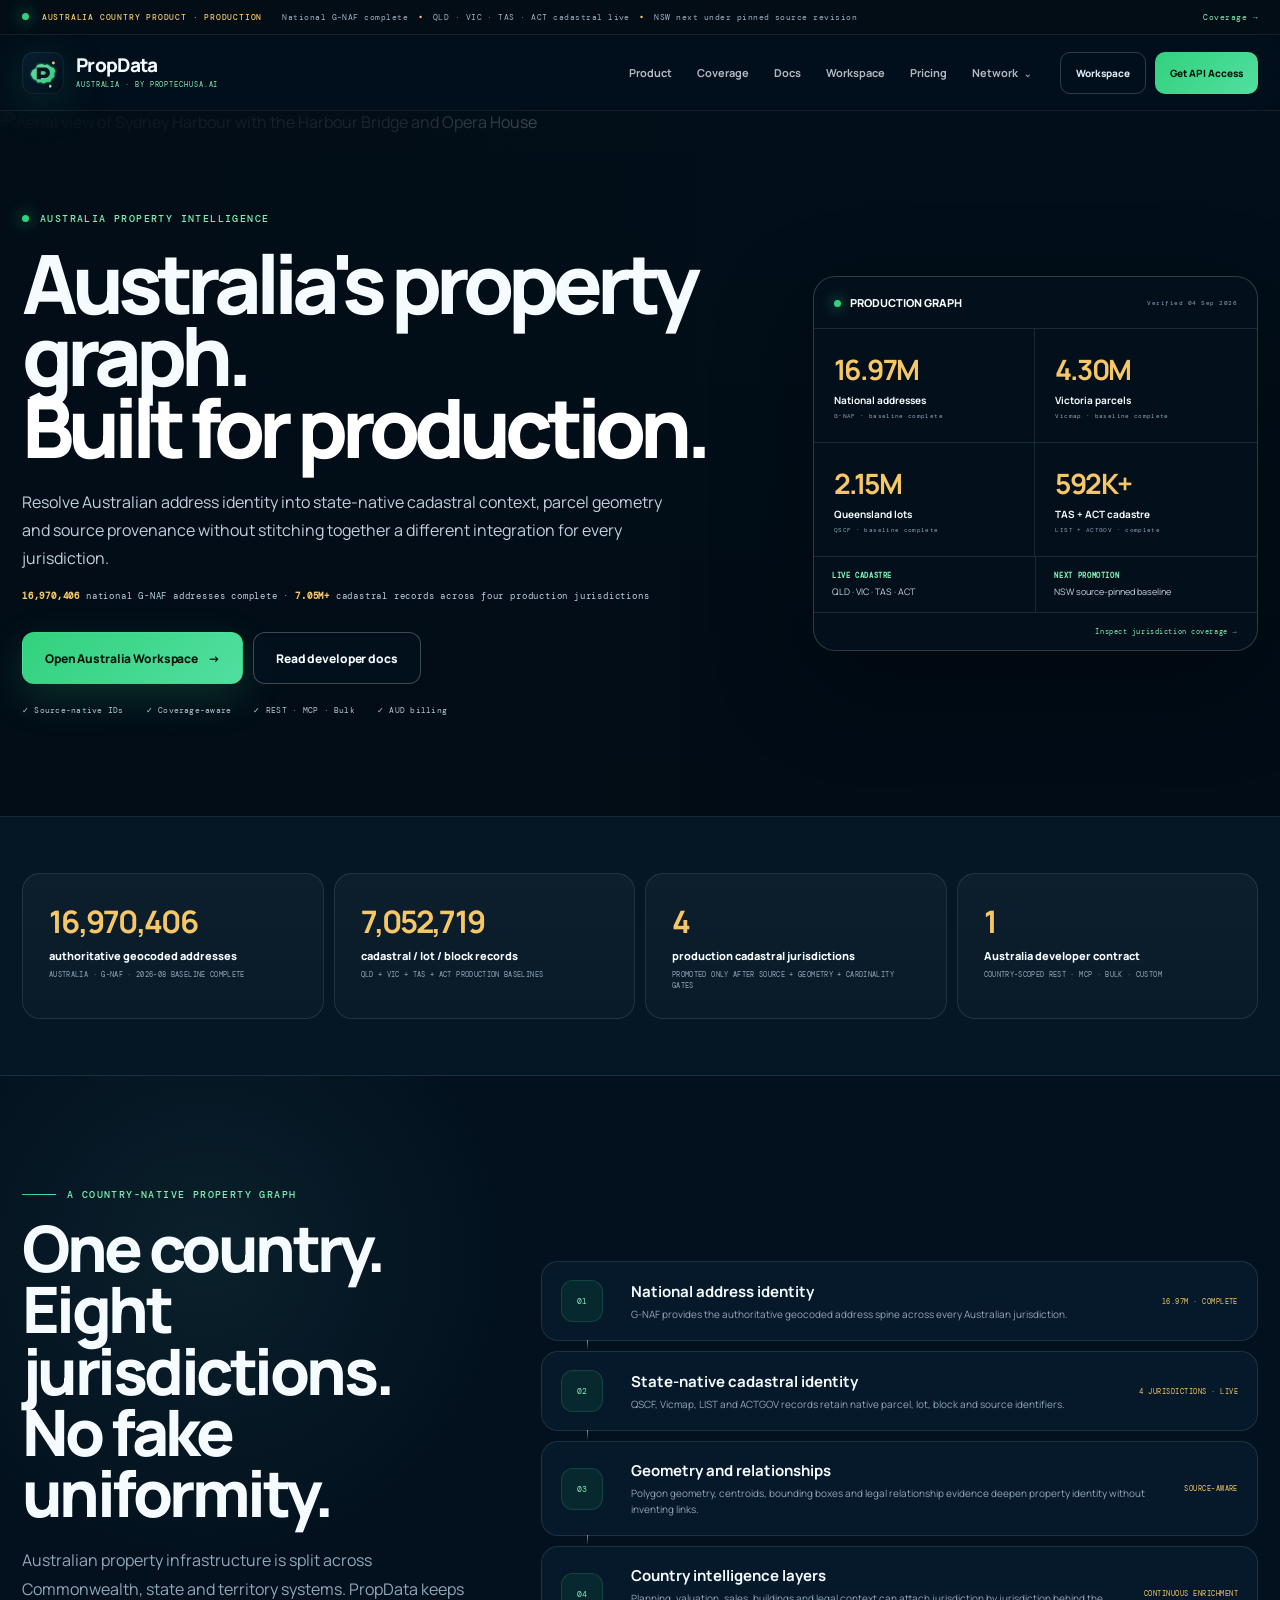
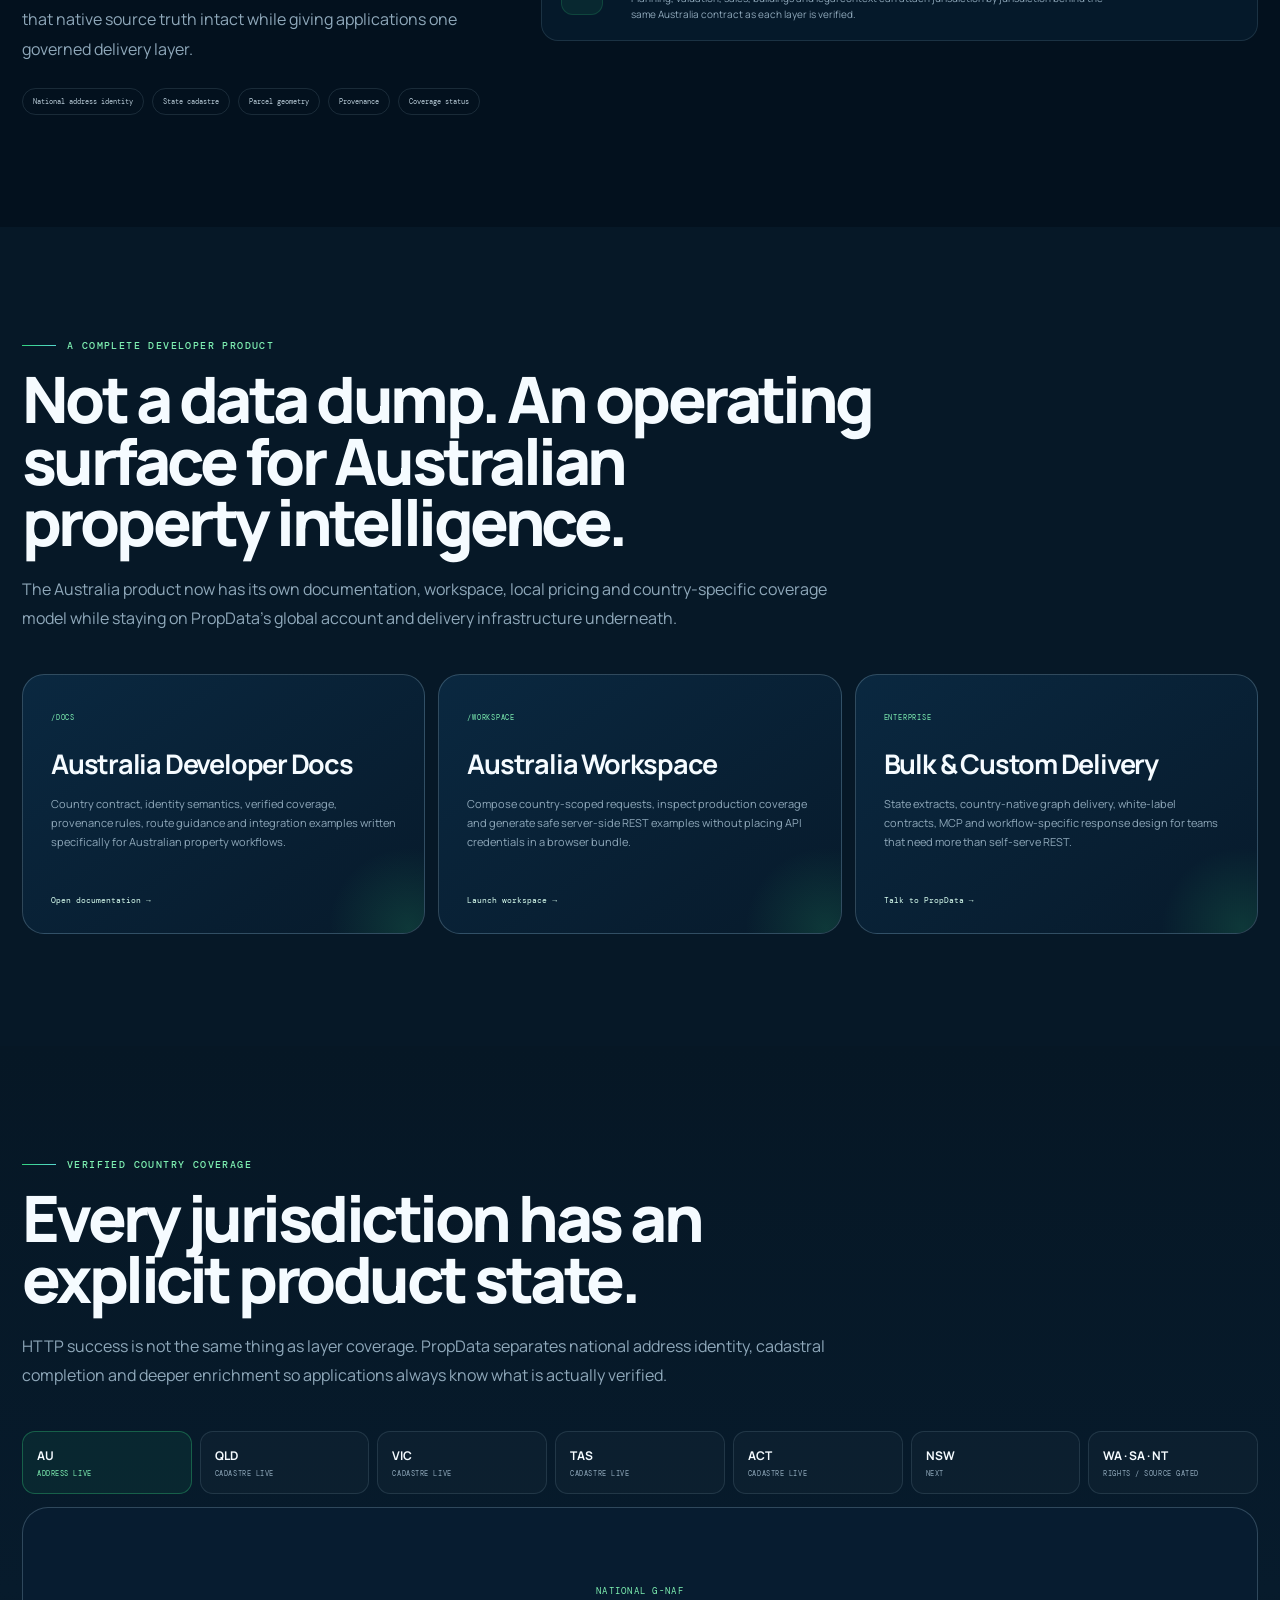
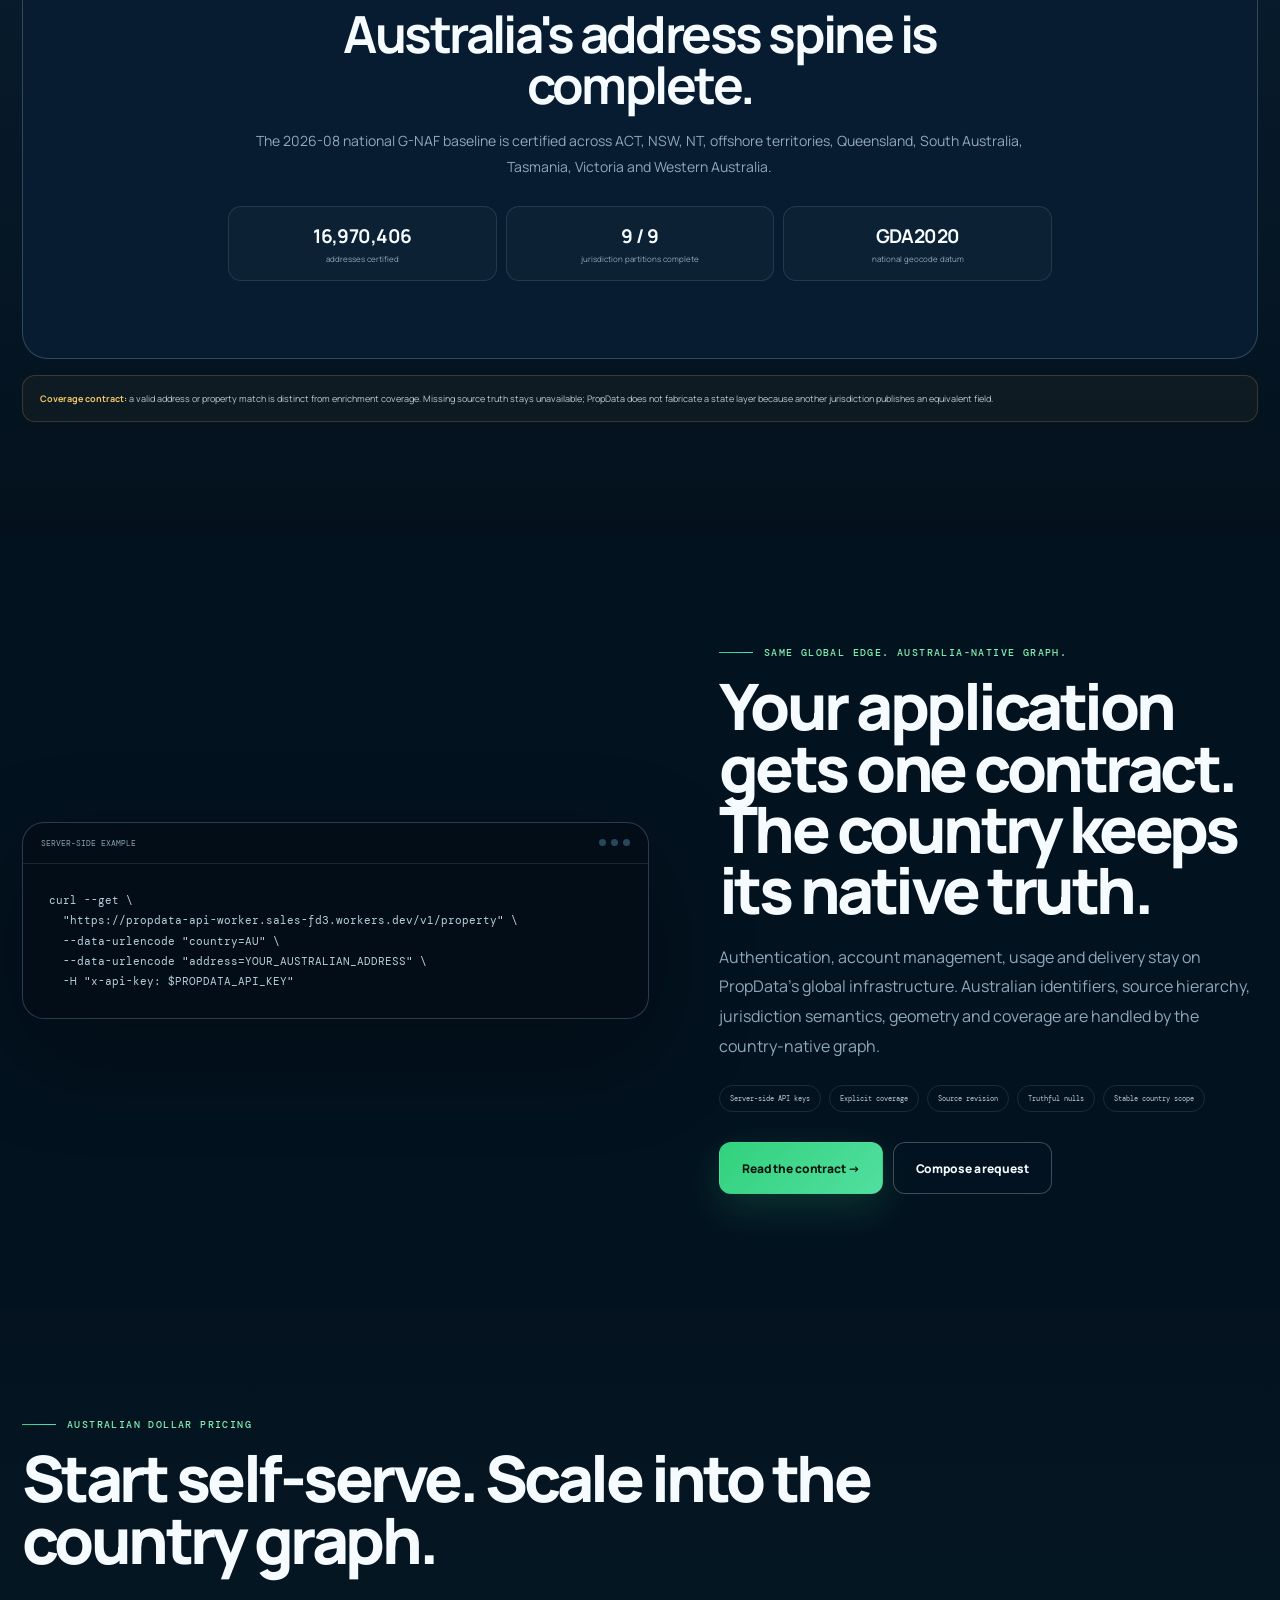
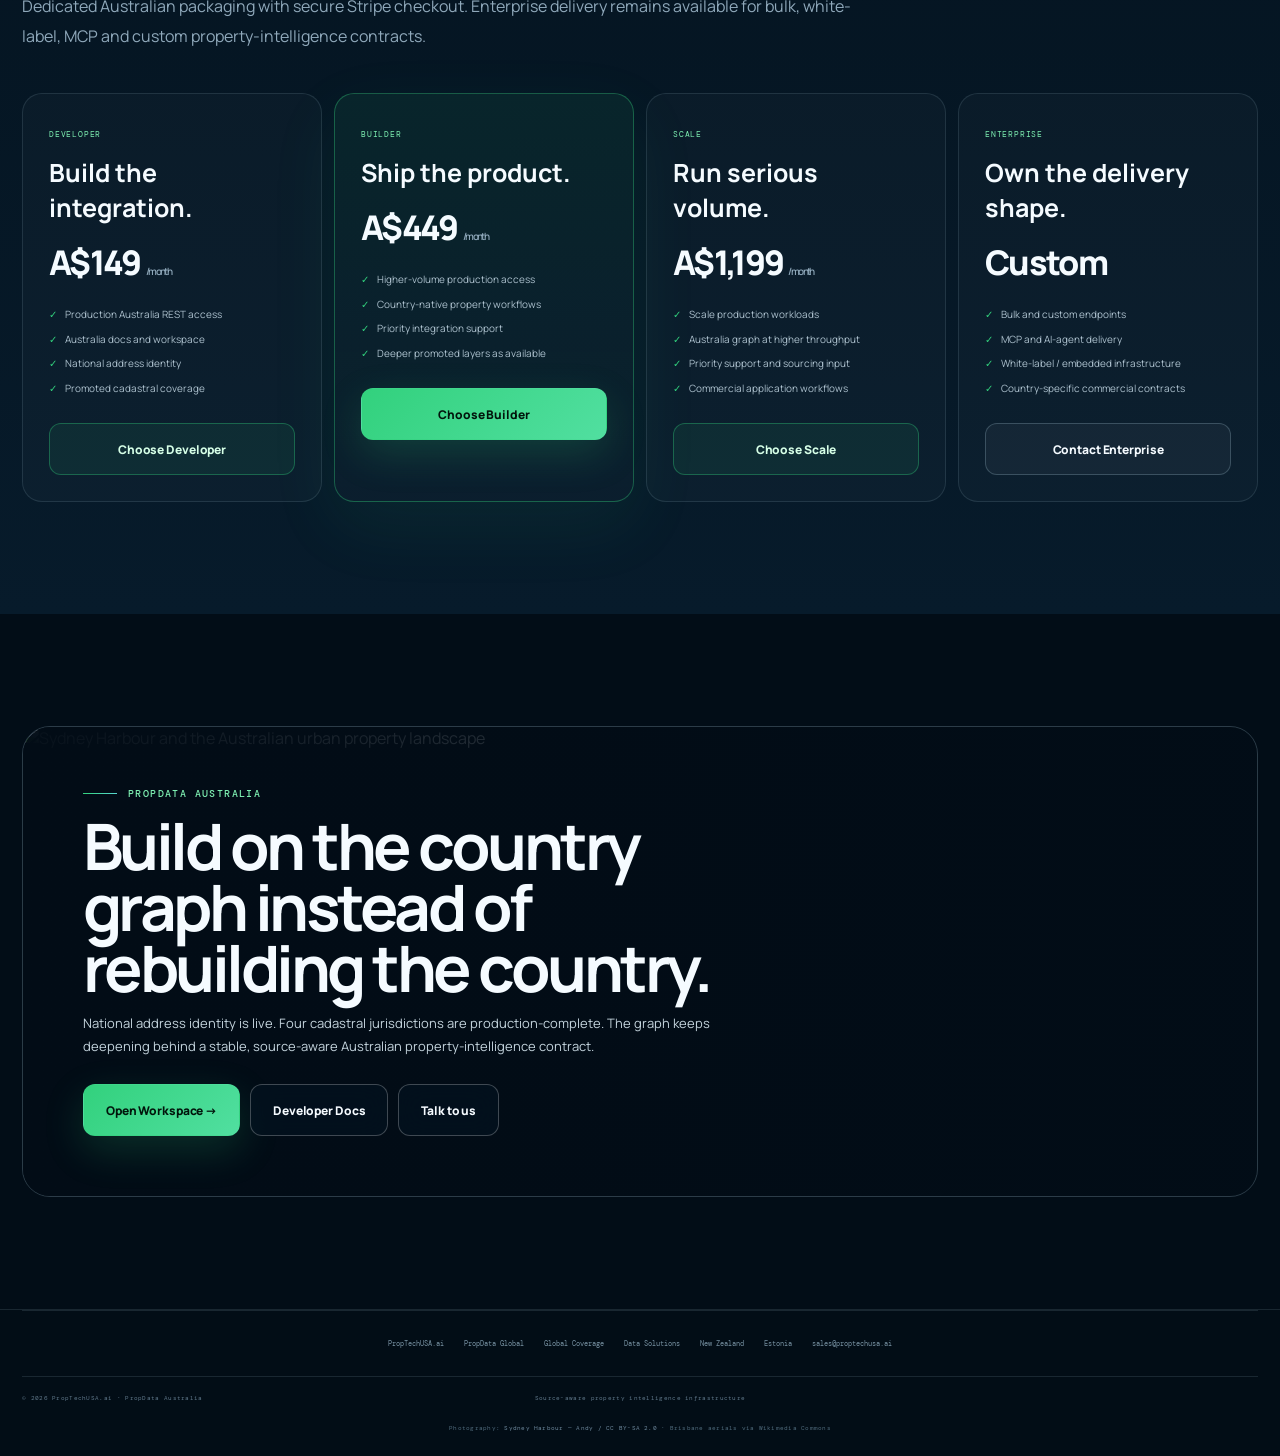
==== commit 23b8fb20: "Rebuild Australia as standalone country product" ====
--- a/index.html
+++ b/index.html
@@ -3,44 +3,37 @@
 <head>
   <meta charset="utf-8">
   <meta name="viewport" content="width=device-width,initial-scale=1,viewport-fit=cover">
-  <title>PropData Australia | Property Intelligence API · Addresses, Parcels & National Coverage</title>
-  <meta name="description" content="PropData Australia is source-aware property intelligence infrastructure for Australian real estate. Queensland parcels and addresses are live, national G-NAF is expanding, and NSW, Victoria and additional state layers are following through one REST, MCP and bulk contract.">
+  <title>PropData Australia | National Address & Cadastral Property Intelligence API</title>
+  <meta name="description" content="PropData Australia is a production property-intelligence platform for Australia: 16.97M national G-NAF addresses complete, with live cadastral foundations across Queensland, Victoria, Tasmania and the ACT through one source-aware API contract.">
   <meta name="author" content="PropTechUSA.ai">
   <meta name="application-name" content="PropData Australia">
   <meta name="theme-color" content="#04111f">
   <meta name="color-scheme" content="dark">
   <meta name="robots" content="index,follow,max-image-preview:large,max-snippet:-1,max-video-preview:-1">
-  <meta name="format-detection" content="telephone=no">
-  <meta name="apple-mobile-web-app-capable" content="yes">
-  <meta name="apple-mobile-web-app-status-bar-style" content="black-translucent">
   <link rel="canonical" href="https://au.proptechusa.ai/">
   <link rel="alternate" hreflang="en-AU" href="https://au.proptechusa.ai/">
   <link rel="alternate" hreflang="x-default" href="https://au.proptechusa.ai/">
   <link rel="icon" href="/favicon.svg" type="image/svg+xml">
-  <link rel="mask-icon" href="/favicon.svg" color="#20d080">
   <link rel="manifest" href="/site.webmanifest">
   <link rel="preconnect" href="https://upload.wikimedia.org" crossorigin>
-  <link rel="preconnect" href="https://commons.wikimedia.org" crossorigin>
   <link rel="preload" as="image" href="https://upload.wikimedia.org/wikipedia/commons/7/7d/Aerial_view_of_Sydney_Harbour.jpg" fetchpriority="high">
   <link rel="stylesheet" href="/site.css">
+  <link rel="stylesheet" href="/country-product.css">
 
   <meta property="og:type" content="website">
   <meta property="og:site_name" content="PropData Australia">
-  <meta property="og:title" content="Australia's property intelligence infrastructure. One API.">
-  <meta property="og:description" content="Queensland live. National G-NAF expanding. NSW, Victoria and the rest of Australia rolling into one source-aware property graph.">
+  <meta property="og:title" content="Australia's property graph. Built for production.">
+  <meta property="og:description" content="16.97M national G-NAF addresses complete. 7.05M+ cadastral records across QLD, VIC, TAS and ACT. One source-aware Australian property intelligence API.">
   <meta property="og:url" content="https://au.proptechusa.ai/">
   <meta property="og:locale" content="en_AU">
   <meta property="og:image" content="https://upload.wikimedia.org/wikipedia/commons/thumb/7/7d/Aerial_view_of_Sydney_Harbour.jpg/1200px-Aerial_view_of_Sydney_Harbour.jpg">
-  <meta property="og:image:secure_url" content="https://upload.wikimedia.org/wikipedia/commons/thumb/7/7d/Aerial_view_of_Sydney_Harbour.jpg/1200px-Aerial_view_of_Sydney_Harbour.jpg">
   <meta property="og:image:width" content="1200">
   <meta property="og:image:height" content="764">
-  <meta property="og:image:type" content="image/jpeg">
-  <meta property="og:image:alt" content="Aerial view of Sydney Harbour, the Harbour Bridge and Opera House — PropData Australia">
+  <meta property="og:image:alt" content="Sydney Harbour aerial — PropData Australia">
   <meta name="twitter:card" content="summary_large_image">
-  <meta name="twitter:title" content="Australia's property intelligence infrastructure. One API.">
-  <meta name="twitter:description" content="Source-native Australian property intelligence. Live Queensland foundation, national expansion, REST, MCP and bulk delivery.">
+  <meta name="twitter:title" content="Australia's property graph. Built for production.">
+  <meta name="twitter:description" content="National address identity plus live state-native cadastral property intelligence through one governed API contract.">
   <meta name="twitter:image" content="https://upload.wikimedia.org/wikipedia/commons/thumb/7/7d/Aerial_view_of_Sydney_Harbour.jpg/1200px-Aerial_view_of_Sydney_Harbour.jpg">
-  <meta name="twitter:image:alt" content="Sydney Harbour aerial — PropData Australia property intelligence">
 
   <script type="application/ld+json">
   {
@@ -53,15 +46,7 @@
         "url":"https://proptechusa.ai/",
         "logo":{"@type":"ImageObject","url":"https://au.proptechusa.ai/favicon.svg"},
         "email":"sales@proptechusa.ai",
-        "telephone":"+1-888-784-3881",
-        "sameAs":[
-          "https://propdata.proptechusa.ai/",
-          "https://global.proptechusa.ai/",
-          "https://data.proptechusa.ai/",
-          "https://nz.proptechusa.ai/",
-          "https://ee.proptechusa.ai/",
-          "https://gb.proptechusa.ai/"
-        ]
+        "telephone":"+1-888-784-3881"
       },
       {
         "@type":"WebSite",
@@ -72,60 +57,41 @@
         "inLanguage":"en-AU"
       },
       {
-        "@type":"WebPage",
-        "@id":"https://au.proptechusa.ai/#webpage",
-        "url":"https://au.proptechusa.ai/",
-        "name":"PropData Australia | Property Intelligence API",
-        "isPartOf":{"@id":"https://au.proptechusa.ai/#website"},
-        "about":{"@id":"https://au.proptechusa.ai/#product"},
-        "primaryImageOfPage":{"@type":"ImageObject","url":"https://upload.wikimedia.org/wikipedia/commons/thumb/7/7d/Aerial_view_of_Sydney_Harbour.jpg/1200px-Aerial_view_of_Sydney_Harbour.jpg"},
-        "inLanguage":"en-AU"
-      },
-      {
         "@type":["SoftwareApplication","Product"],
         "@id":"https://au.proptechusa.ai/#product",
         "name":"PropData Australia Property Intelligence API",
         "url":"https://au.proptechusa.ai/",
         "applicationCategory":"DeveloperApplication",
-        "applicationSubCategory":"Property data API",
+        "applicationSubCategory":"Property intelligence API",
         "operatingSystem":"Web API",
         "isAccessibleForFree":false,
         "brand":{"@id":"https://proptechusa.ai/#organization"},
         "provider":{"@id":"https://proptechusa.ai/#organization"},
         "areaServed":{"@type":"Country","name":"Australia"},
-        "image":"https://upload.wikimedia.org/wikipedia/commons/thumb/7/7d/Aerial_view_of_Sydney_Harbour.jpg/1200px-Aerial_view_of_Sydney_Harbour.jpg",
-        "description":"Source-aware Australian property intelligence infrastructure with live Queensland address and parcel foundations, national G-NAF expansion and state-specific property layers delivered through one governed developer contract.",
+        "description":"Production Australian property intelligence combining a complete national G-NAF address spine with state-native cadastral identity, geometry and provenance through one country-aware API contract.",
         "featureList":[
-          "Australian address resolution",
-          "Parcel identity and geometry",
-          "State-native source provenance",
-          "National G-NAF expansion",
-          "REST API delivery",
-          "MCP and AI-native delivery",
-          "Bulk and enterprise delivery"
+          "16.97M national G-NAF geocoded addresses",
+          "Queensland QSCF cadastral lots",
+          "Victoria Vicmap parcels",
+          "Tasmania LIST cadastral parcels",
+          "ACT legal blocks",
+          "State-native identifiers and provenance",
+          "REST, MCP, bulk and enterprise delivery",
+          "Coverage-aware country workspace and developer documentation"
         ],
         "offers":[
-          {"@type":"Offer","name":"Developer","price":"149","priceCurrency":"AUD","url":"https://buy.stripe.com/eVqcN53A256e6xD9ID7wA0d","availability":"https://schema.org/InStock","priceSpecification":{"@type":"UnitPriceSpecification","price":"149","priceCurrency":"AUD","billingDuration":"P1M"}},
-          {"@type":"Offer","name":"Builder","price":"449","priceCurrency":"AUD","url":"https://buy.stripe.com/14A6oH9Yq6ai7BH0837wA0e","availability":"https://schema.org/InStock","priceSpecification":{"@type":"UnitPriceSpecification","price":"449","priceCurrency":"AUD","billingDuration":"P1M"}},
-          {"@type":"Offer","name":"Scale","price":"1199","priceCurrency":"AUD","url":"https://buy.stripe.com/28E5kD9YqgOWg8d9ID7wA0f","availability":"https://schema.org/InStock","priceSpecification":{"@type":"UnitPriceSpecification","price":"1199","priceCurrency":"AUD","billingDuration":"P1M"}}
-        ]
-      },
-      {
-        "@type":"BreadcrumbList",
-        "@id":"https://au.proptechusa.ai/#breadcrumbs",
-        "itemListElement":[
-          {"@type":"ListItem","position":1,"name":"PropTechUSA.ai","item":"https://proptechusa.ai/"},
-          {"@type":"ListItem","position":2,"name":"PropData","item":"https://propdata.proptechusa.ai/"},
-          {"@type":"ListItem","position":3,"name":"Australia","item":"https://au.proptechusa.ai/"}
+          {"@type":"Offer","name":"Developer","price":"149","priceCurrency":"AUD","url":"https://buy.stripe.com/eVqcN53A256e6xD9ID7wA0d","availability":"https://schema.org/InStock"},
+          {"@type":"Offer","name":"Builder","price":"449","priceCurrency":"AUD","url":"https://buy.stripe.com/14A6oH9Yq6ai7BH0837wA0e","availability":"https://schema.org/InStock"},
+          {"@type":"Offer","name":"Scale","price":"1199","priceCurrency":"AUD","url":"https://buy.stripe.com/28E5kD9YqgOWg8d9ID7wA0f","availability":"https://schema.org/InStock"}
         ]
       },
       {
         "@type":"FAQPage",
         "@id":"https://au.proptechusa.ai/#faq",
         "mainEntity":[
-          {"@type":"Question","name":"Is PropData Australia available now?","acceptedAnswer":{"@type":"Answer","text":"Yes. Queensland parcel and address foundations are live while national G-NAF and additional state property layers continue expanding through the same Australia contract."}},
-          {"@type":"Question","name":"Can I subscribe to PropData Australia online?","acceptedAnswer":{"@type":"Answer","text":"Yes. Developer, Builder and Scale plans use secure Stripe subscription checkout in Australian dollars."}},
-          {"@type":"Question","name":"Does PropData force Australian property data into a US schema?","acceptedAnswer":{"@type":"Answer","text":"No. PropData preserves state-native identifiers, jurisdiction semantics, source revision and provenance while normalising delivery through a stable country-aware API contract."}}
+          {"@type":"Question","name":"Is PropData Australia live nationally?","acceptedAnswer":{"@type":"Answer","text":"Australia's national G-NAF address baseline is complete at 16,970,406 records. Cadastral baselines are production-complete for Queensland, Victoria, Tasmania and the ACT, with additional jurisdictions promoted only after source, geometry and cardinality gates pass."}},
+          {"@type":"Question","name":"Does PropData Australia preserve state-native identifiers?","acceptedAnswer":{"@type":"Answer","text":"Yes. PropData keeps source record identifiers, jurisdiction semantics, source revision and provenance while delivering them through a stable country-aware API contract."}},
+          {"@type":"Question","name":"Can developers use a dedicated Australia workspace and docs?","acceptedAnswer":{"@type":"Answer","text":"Yes. PropData Australia provides dedicated developer documentation and an Australia workspace for request composition, coverage review and integration planning."}}
         ]
       }
     ]
@@ -135,15 +101,15 @@
 <body>
   <div class="launch-strip">
     <div class="shell launch-strip-inner">
-      <span><i></i> AUSTRALIA IS LIVE &amp; EXPANDING</span>
-      <span class="launch-flow">Queensland foundation live <b>•</b> National G-NAF expanding <b>•</b> NSW, Victoria &amp; more next</span>
-      <a href="#coverage">View rollout →</a>
+      <span><i></i> AUSTRALIA COUNTRY PRODUCT · PRODUCTION</span>
+      <span class="launch-flow">National G-NAF complete <b>•</b> QLD · VIC · TAS · ACT cadastral live <b>•</b> NSW next under pinned source revision</span>
+      <a href="#coverage">Coverage →</a>
     </div>
   </div>
 
   <header class="site-header" id="site-header">
     <div class="shell nav">
-      <a class="brand" href="#top" aria-label="PropData Australia home">
+      <a class="brand" href="/" aria-label="PropData Australia home">
         <img src="/favicon.svg" alt="" width="42" height="42">
         <span class="brand-copy"><strong>PropData</strong><small>AUSTRALIA · BY PROPTECHUSA.AI</small></span>
       </a>
@@ -151,30 +117,21 @@
       <nav id="primary-nav" class="primary-nav" aria-label="Primary navigation">
         <a href="#product">Product</a>
         <a href="#coverage">Coverage</a>
-        <a href="/docs.html">Developers</a>
+        <a href="/docs">Docs</a>
+        <a href="/workspace">Workspace</a>
         <a href="#pricing">Pricing</a>
-        <details class="network-menu countries-menu">
-          <summary>Countries</summary>
-          <div class="network-popover countries-popover">
-            <a href="https://propdata.proptechusa.ai/"><span class="country-flag">🇺🇸</span><span><strong>United States</strong><small>166M+ parcel records</small></span></a>
-            <a href="https://nz.proptechusa.ai/"><span class="country-flag">🇳🇿</span><span><strong>New Zealand</strong><small>National parcel · title · building graph</small></span></a>
-            <a href="https://ee.proptechusa.ai/"><span class="country-flag">🇪🇪</span><span><strong>Estonia</strong><small>Cadastral · ADS · building intelligence</small></span></a>
-            <a href="https://gb.proptechusa.ai/"><span class="country-flag">🇬🇧</span><span><strong>Great Britain</strong><small>UPRN · HMLR property infrastructure</small></span></a>
-            <a class="active-country" href="https://au.proptechusa.ai/"><span class="country-flag">🇦🇺</span><span><strong>Australia</strong><small>Live &amp; expanding</small></span></a>
-          </div>
-        </details>
         <details class="network-menu">
           <summary>Network</summary>
           <div class="network-popover">
-            <a href="https://proptechusa.ai/"><strong>PropTechUSA.ai</strong><small>Company</small></a>
-            <a href="https://propdata.proptechusa.ai/"><strong>PropData</strong><small>Global property intelligence API</small></a>
-            <a href="https://global.proptechusa.ai/"><strong>Global Coverage</strong><small>Country-by-country buildout</small></a>
-            <a href="https://data.proptechusa.ai/"><strong>Data Solutions</strong><small>Bulk · custom · enterprise</small></a>
+            <a href="https://propdata.proptechusa.ai/"><strong>PropData Global</strong><small>Global property intelligence API</small></a>
+            <a href="https://nz.proptechusa.ai/"><strong>New Zealand</strong><small>National parcel · title · building graph</small></a>
+            <a href="https://ee.proptechusa.ai/"><strong>Estonia</strong><small>Cadastral · ADS · building intelligence</small></a>
+            <a href="https://global.proptechusa.ai/"><strong>Global Coverage</strong><small>Country-by-country infrastructure</small></a>
           </div>
         </details>
       </nav>
       <div class="nav-actions">
-        <a class="nav-docs" href="/docs.html">&lt;/&gt; Docs</a>
+        <a class="nav-docs" href="/workspace">Workspace</a>
         <a class="nav-cta" href="#pricing">Get API Access</a>
       </div>
     </div>
@@ -187,134 +144,129 @@
       <div class="shell hero-inner">
         <div class="hero-copy reveal visible">
           <div class="eyebrow live-eyebrow"><span></span> AUSTRALIA PROPERTY INTELLIGENCE</div>
-          <h1>Australia's property<br><em>intelligence infrastructure.</em><br><b>One API.</b></h1>
-          <p>Authoritative property identity, address, parcel and geospatial context connected into one source-aware Australian property graph. Live today in Queensland. Expanding nationally while you build.</p>
+          <h1>Australia's property graph.<br><em>Built for production.</em></h1>
+          <p>Resolve Australian address identity into state-native cadastral context, parcel geometry and source provenance without stitching together a different integration for every jurisdiction.</p>
+          <div class="hero-kicker"><b>16,970,406</b> national G-NAF addresses complete · <b>7.05M+</b> cadastral records across four production jurisdictions</div>
           <div class="hero-actions">
-            <a class="btn btn-primary" href="#pricing">View pricing &amp; get access <span>→</span></a>
-            <a class="btn btn-glass" href="/docs.html">Explore documentation</a>
+            <a class="btn btn-primary" href="/workspace">Open Australia Workspace <span>→</span></a>
+            <a class="btn btn-glass" href="/docs">Read developer docs</a>
           </div>
           <div class="hero-proof">
-            <span>✓ Local AUD billing</span><span>✓ Secure Stripe checkout</span><span>✓ REST · MCP · Bulk</span><span>✓ Source provenance</span>
-          </div>
-        </div>
-        <aside class="live-board reveal visible" aria-label="Australia live product metrics">
-          <div class="live-board-head"><span><i></i> LIVE NOW IN AUSTRALIA</span><small>Source-aware · continually expanding</small></div>
+            <span>✓ Source-native IDs</span><span>✓ Coverage-aware</span><span>✓ REST · MCP · Bulk</span><span>✓ AUD billing</span>
+          </div>
+        </div>
+        <aside class="live-board reveal visible" aria-label="Australia production graph snapshot">
+          <div class="live-board-head"><span><i></i> PRODUCTION GRAPH</span><small>Verified 04 Sep 2026</small></div>
           <div class="metric-grid">
-            <div><b>2.84M+</b><span>Queensland addresses</span><small>QAMF · baseline complete</small></div>
-            <div><b>2.15M+</b><span>Queensland parcels</span><small>QSCF · baseline complete</small></div>
-            <div><b>15.9M+</b><span>National G-NAF scale</span><small>National expansion</small></div>
-            <div><b>8</b><span>Jurisdictions</span><small>One Australia contract</small></div>
-          </div>
-          <a href="#coverage">Explore the national rollout →</a>
+            <div><b>16.97M</b><span>National addresses</span><small>G-NAF · baseline complete</small></div>
+            <div><b>4.30M</b><span>Victoria parcels</span><small>Vicmap · baseline complete</small></div>
+            <div><b>2.15M</b><span>Queensland lots</span><small>QSCF · baseline complete</small></div>
+            <div><b>592K+</b><span>TAS + ACT cadastre</span><small>LIST + ACTGOV · complete</small></div>
+          </div>
+          <div class="live-board-status"><div><b>LIVE CADASTRE</b><span>QLD · VIC · TAS · ACT</span></div><div><b>NEXT PROMOTION</b><span>NSW source-pinned baseline</span></div></div>
+          <a href="#coverage">Inspect jurisdiction coverage →</a>
         </aside>
       </div>
     </section>
 
-    <section class="trust-bar">
-      <div class="shell trust-grid">
-        <div><span class="trust-icon">◎</span><span><strong>Source-native</strong><small>Government and official source systems</small></span></div>
-        <div><span class="trust-icon">◇</span><span><strong>Property identity first</strong><small>Address → parcel → property relationships</small></span></div>
-        <div><span class="trust-icon">ϟ</span><span><strong>Developer-first</strong><small>REST · MCP · bulk · custom delivery</small></span></div>
-        <div><span class="trust-icon">✓</span><span><strong>Fail-closed</strong><small>Unknown stays unknown — provenance preserved</small></span></div>
-      </div>
-    </section>
-
-    <section id="product" class="section product-section">
-      <div class="shell split-grid">
+    <section class="proof-section">
+      <div class="shell proof-grid">
+        <article class="proof-card"><b>16,970,406</b><span>authoritative geocoded addresses</span><small>AUSTRALIA · G-NAF · 2026-08 BASELINE COMPLETE</small></article>
+        <article class="proof-card"><b>7,052,719</b><span>cadastral / lot / block records</span><small>QLD + VIC + TAS + ACT PRODUCTION BASELINES</small></article>
+        <article class="proof-card"><b>4</b><span>production cadastral jurisdictions</span><small>PROMOTED ONLY AFTER SOURCE + GEOMETRY + CARDINALITY GATES</small></article>
+        <article class="proof-card"><b>1</b><span>Australia developer contract</span><small>COUNTRY-SCOPED REST · MCP · BULK · CUSTOM</small></article>
+      </div>
+    </section>
+
+    <section id="product" class="section graph-section">
+      <div class="shell graph-grid">
         <div class="copy-block reveal">
-          <div class="eyebrow">BUILT FOR AUSTRALIA</div>
+          <div class="eyebrow">A COUNTRY-NATIVE PROPERTY GRAPH</div>
           <h2>One country. Eight jurisdictions. No fake uniformity.</h2>
-          <p>Australian property data is distributed across Commonwealth, state and territory systems. PropData resolves those sources into one production contract without stripping away the identifiers, jurisdiction logic and provenance that make the underlying records trustworthy.</p>
-          <div class="feature-stack">
-            <article><span>01</span><div><h3>Resolve the native identity.</h3><p>Address, coordinates and state-native parcel identifiers resolve before enrichment begins.</p></div></article>
-            <article><span>02</span><div><h3>Preserve the evidence.</h3><p>Source dataset, revision, record ID and jurisdiction context stay attached to the property response.</p></div></article>
-            <article><span>03</span><div><h3>Deepen without breaking your integration.</h3><p>As national and state layers arrive, your application keeps calling the same country-aware contract.</p></div></article>
-          </div>
-        </div>
-        <div class="photo-stack reveal">
-          <figure class="photo-large"><img src="https://commons.wikimedia.org/wiki/Special:Redirect/file/Brisbane_seen_from_air,_suburb.jpg" alt="Brisbane suburban property seen from the air" loading="lazy"><figcaption><b>PROPERTY IS PHYSICAL.</b><span>Our data model starts with real-world identity and geography — not a vendor spreadsheet.</span></figcaption></figure>
-          <div class="photo-stat"><b>AU</b><span>COUNTRY-AWARE CONTRACT</span><small>State-native IDs · geometry · provenance · coverage status</small></div>
-        </div>
-      </div>
-    </section>
-
-    <section id="coverage" class="section coverage-section">
+          <p>Australian property infrastructure is split across Commonwealth, state and territory systems. PropData keeps that native source truth intact while giving applications one governed delivery layer.</p>
+          <div class="contract-badges"><span>National address identity</span><span>State cadastre</span><span>Parcel geometry</span><span>Provenance</span><span>Coverage status</span></div>
+        </div>
+        <div class="graph-stack reveal" aria-label="Australia property graph architecture">
+          <article class="graph-node"><span class="graph-index">01</span><div><h3>National address identity</h3><p>G-NAF provides the authoritative geocoded address spine across every Australian jurisdiction.</p></div><span class="graph-status">16.97M · COMPLETE</span></article>
+          <article class="graph-node"><span class="graph-index">02</span><div><h3>State-native cadastral identity</h3><p>QSCF, Vicmap, LIST and ACTGOV records retain native parcel, lot, block and source identifiers.</p></div><span class="graph-status">4 JURISDICTIONS · LIVE</span></article>
+          <article class="graph-node"><span class="graph-index">03</span><div><h3>Geometry and relationships</h3><p>Polygon geometry, centroids, bounding boxes and legal relationship evidence deepen property identity without inventing links.</p></div><span class="graph-status">SOURCE-AWARE</span></article>
+          <article class="graph-node"><span class="graph-index">04</span><div><h3>Country intelligence layers</h3><p>Planning, valuation, sales, buildings and legal context can attach jurisdiction by jurisdiction behind the same Australia contract as each layer is verified.</p></div><span class="graph-status">CONTINUOUS ENRICHMENT</span></article>
+        </div>
+      </div>
+    </section>
+
+    <section class="section surface-section">
       <div class="shell">
-        <div class="section-head reveal"><div class="eyebrow">NATIONAL COVERAGE · STATE BY STATE</div><h2>Build now. Inherit the expanding graph.</h2><p>Queensland is the live foundation. National G-NAF is the address spine. NSW and Victoria add valuation, transaction and cadastral depth next, with the remaining jurisdictions already inside the Australia architecture.</p></div>
-        <div class="state-strip reveal" role="tablist" aria-label="Australia coverage roadmap">
-          <button class="state-tab active" data-state-tab="QLD" role="tab" aria-selected="true"><b>QLD</b><span>LIVE</span></button>
-          <button class="state-tab" data-state-tab="NAT" role="tab" aria-selected="false"><b>AU</b><span>G-NAF</span></button>
+        <div class="section-head reveal"><div class="eyebrow">A COMPLETE DEVELOPER PRODUCT</div><h2>Not a data dump. An operating surface for Australian property intelligence.</h2><p>The Australia product now has its own documentation, workspace, local pricing and country-specific coverage model while staying on PropData's global account and delivery infrastructure underneath.</p></div>
+        <div class="surface-grid reveal">
+          <article class="surface-card"><span class="surface-tag">/DOCS</span><h3>Australia Developer Docs</h3><p>Country contract, identity semantics, verified coverage, provenance rules, route guidance and integration examples written specifically for Australian property workflows.</p><a href="/docs">Open documentation →</a></article>
+          <article class="surface-card"><span class="surface-tag">/WORKSPACE</span><h3>Australia Workspace</h3><p>Compose country-scoped requests, inspect production coverage and generate safe server-side REST examples without placing API credentials in a browser bundle.</p><a href="/workspace">Launch workspace →</a></article>
+          <article class="surface-card"><span class="surface-tag">ENTERPRISE</span><h3>Bulk & Custom Delivery</h3><p>State extracts, country-native graph delivery, white-label contracts, MCP and workflow-specific response design for teams that need more than self-serve REST.</p><a href="mailto:sales@proptechusa.ai?subject=PropData%20Australia%20Enterprise">Talk to PropData →</a></article>
+        </div>
+      </div>
+    </section>
+
+    <section id="coverage" class="section coverage-section country-coverage">
+      <div class="shell">
+        <div class="section-head reveal"><div class="eyebrow">VERIFIED COUNTRY COVERAGE</div><h2>Every jurisdiction has an explicit product state.</h2><p>HTTP success is not the same thing as layer coverage. PropData separates national address identity, cadastral completion and deeper enrichment so applications always know what is actually verified.</p></div>
+        <div class="state-strip reveal" role="tablist" aria-label="Australia coverage by jurisdiction">
+          <button class="state-tab active" data-state-tab="NAT" role="tab" aria-selected="true"><b>AU</b><span>ADDRESS LIVE</span></button>
+          <button class="state-tab" data-state-tab="QLD" role="tab" aria-selected="false"><b>QLD</b><span>CADASTRE LIVE</span></button>
+          <button class="state-tab" data-state-tab="VIC" role="tab" aria-selected="false"><b>VIC</b><span>CADASTRE LIVE</span></button>
+          <button class="state-tab" data-state-tab="TAS" role="tab" aria-selected="false"><b>TAS</b><span>CADASTRE LIVE</span></button>
+          <button class="state-tab" data-state-tab="ACT" role="tab" aria-selected="false"><b>ACT</b><span>CADASTRE LIVE</span></button>
           <button class="state-tab" data-state-tab="NSW" role="tab" aria-selected="false"><b>NSW</b><span>NEXT</span></button>
-          <button class="state-tab" data-state-tab="VIC" role="tab" aria-selected="false"><b>VIC</b><span>NEXT</span></button>
-          <button class="state-tab" data-state-tab="REST" role="tab" aria-selected="false"><b>WA · SA · TAS · ACT · NT</b><span>EXPANDING</span></button>
+          <button class="state-tab" data-state-tab="REST" role="tab" aria-selected="false"><b>WA · SA · NT</b><span>RIGHTS / SOURCE GATED</span></button>
         </div>
         <div class="coverage-panels reveal">
-          <article class="state-panel active" data-state-panel="QLD"><div class="panel-photo"><img src="https://commons.wikimedia.org/wiki/Special:Redirect/file/Brisbane_from_air.jpg" alt="Brisbane and Queensland property landscape from the air" loading="lazy"><div class="panel-badge">● BASELINE COMPLETE</div></div><div class="panel-copy"><div class="panel-kicker">QUEENSLAND</div><h3>The production foundation is already here.</h3><p>Queensland QSCF parcel identity and QAMF address records are loaded into PropData's global property spines, giving Australian applications a live base while the national program keeps moving.</p><div class="panel-stats"><div><b>2,156,480</b><span>lot parcels loaded</span></div><div><b>2,839,860</b><span>addresses loaded</span></div><div><b>Nightly</b><span>refresh architecture</span></div></div></div></article>
-          <article class="state-panel" data-state-panel="NAT" hidden><div class="panel-copy full"><div class="panel-kicker">NATIONAL G-NAF</div><h3>Australia's national address spine.</h3><p>G-NAF provides national geocoded address identity. PropData's resumable loader is designed across ACT, NSW, NT, offshore territories, QLD, SA, TAS, VIC and WA while retaining native address PIDs and geocodes.</p><div class="panel-stats"><div><b>15.9M+</b><span>expected national scale</span></div><div><b>9</b><span>loader partitions</span></div><div><b>GDA2020</b><span>national geocode datum</span></div></div></div></article>
-          <article class="state-panel" data-state-panel="NSW" hidden><div class="panel-copy full"><div class="panel-kicker">NEW SOUTH WALES</div><h3>Valuation and sales intelligence deepen the graph.</h3><p>NSW adds statutory land values and historical Property Sales Information keyed by native property identifiers, with spatial cadastre integration alongside them.</p><div class="panel-stats"><div><b>~2.6M</b><span>land-value property scale</span></div><div><b>1990+</b><span>sales history available</span></div><div><b>prop_id</b><span>deterministic source key</span></div></div></div></article>
-          <article class="state-panel" data-state-panel="VIC" hidden><div class="panel-copy full"><div class="panel-kicker">VICTORIA</div><h3>Vicmap Property creates the Victorian cadastral foundation.</h3><p>Statewide parcels, properties, easements and road casements provide a deterministic path through SPI and future address relationships while preserving State of Victoria provenance.</p><div class="panel-stats"><div><b>Statewide</b><span>Vicmap coverage</span></div><div><b>SPI</b><span>native parcel identifier</span></div><div><b>Geometry</b><span>parcel/property polygons</span></div></div></div></article>
-          <article class="state-panel" data-state-panel="REST" hidden><div class="panel-copy full"><div class="panel-kicker">THE REST OF AUSTRALIA</div><h3>One contract as each jurisdiction comes online.</h3><p>Western Australia, South Australia, Tasmania, the ACT and Northern Territory land through their own official source systems while keeping the same PropData country contract at the application layer.</p><div class="panel-stats"><div><b>5</b><span>additional jurisdictions</span></div><div><b>1</b><span>country contract</span></div><div><b>Source-native</b><span>provenance preserved</span></div></div></div></article>
-        </div>
+          <article class="state-panel active" data-state-panel="NAT"><div class="panel-copy full"><div class="panel-kicker">NATIONAL G-NAF</div><h3>Australia's address spine is complete.</h3><p>The 2026-08 national G-NAF baseline is certified across ACT, NSW, NT, offshore territories, Queensland, South Australia, Tasmania, Victoria and Western Australia.</p><div class="panel-stats"><div><b>16,970,406</b><span>addresses certified</span></div><div><b>9 / 9</b><span>jurisdiction partitions complete</span></div><div><b>GDA2020</b><span>national geocode datum</span></div></div></div></article>
+          <article class="state-panel" data-state-panel="QLD" hidden><div class="panel-copy full"><div class="panel-kicker">QUEENSLAND</div><h3>The original deep Australian state foundation.</h3><p>Queensland combines the national G-NAF spine with authoritative QSCF lot parcels and QSCF/QAMF-derived state address foundations.</p><div class="panel-stats"><div><b>2,156,480</b><span>QSCF lot parcels</span></div><div><b>2,839,860</b><span>state address records</span></div><div><b>Complete</b><span>baseline state</span></div></div></div></article>
+          <article class="state-panel" data-state-panel="VIC" hidden><div class="panel-copy full"><div class="panel-kicker">VICTORIA</div><h3>Vicmap parcel baseline is production-complete.</h3><p>Victoria now contributes statewide parcel polygons and native Vicmap identifiers through the same Australian graph contract.</p><div class="panel-stats"><div><b>4,303,714</b><span>Vicmap parcel records</span></div><div><b>PFI / UFI</b><span>native identity preserved</span></div><div><b>Complete</b><span>baseline certified</span></div></div></div></article>
+          <article class="state-panel" data-state-panel="TAS" hidden><div class="panel-copy full"><div class="panel-kicker">TASMANIA</div><h3>LIST cadastre is production-complete.</h3><p>Tasmanian cadastral polygons preserve PID, volume, folio, UFI, area and tenure source semantics.</p><div class="panel-stats"><div><b>439,539</b><span>cadastral parcels</span></div><div><b>LIST</b><span>authoritative source</span></div><div><b>Complete</b><span>baseline certified</span></div></div></div></article>
+          <article class="state-panel" data-state-panel="ACT" hidden><div class="panel-copy full"><div class="panel-kicker">AUSTRALIAN CAPITAL TERRITORY</div><h3>Legal block cadastre is production-complete.</h3><p>ACTGOV BLOCK provides legal block geometry and lifecycle context. Legal address-to-block relationships are treated separately from simple spatial containment.</p><div class="panel-stats"><div><b>152,986</b><span>legal block records</span></div><div><b>ACTGOV</b><span>authoritative source</span></div><div><b>Complete</b><span>baseline certified</span></div></div></div></article>
+          <article class="state-panel" data-state-panel="NSW" hidden><div class="panel-copy full"><div class="panel-kicker">NEW SOUTH WALES</div><h3>Source-revision gated before promotion.</h3><p>NSW's public Land Parcel Property source advanced during the first baseline. PropData superseded that stale run instead of certifying mixed revisions. The replacement build is pinned to the newer statewide source contract before promotion.</p><div class="panel-stats"><div><b>3.35M+</b><span>statewide lot scale</span></div><div><b>Pinned</b><span>source revision required</span></div><div><b>Next</b><span>country promotion</span></div></div></div></article>
+          <article class="state-panel" data-state-panel="REST" hidden><div class="panel-copy full"><div class="panel-kicker">WA · SA · NT</div><h3>No shortcuts around source rights.</h3><p>National G-NAF is live in all three jurisdictions. Deeper cadastre is promoted only after authoritative delivery, licensing and commercial-use rights are verified. Public map visibility is not treated as permission to redistribute.</p><div class="panel-stats"><div><b>Live</b><span>national address identity</span></div><div><b>Gated</b><span>cadastral rights / delivery</span></div><div><b>Fail closed</b><span>no invented coverage</span></div></div></div></article>
+        </div>
+        <div class="coverage-note"><b>Coverage contract:</b> a valid address or property match is distinct from enrichment coverage. Missing source truth stays unavailable; PropData does not fabricate a state layer because another jurisdiction publishes an equivalent field.</div>
       </div>
     </section>
 
     <section class="section contract-section">
       <div class="shell contract-grid">
-        <div class="code-window reveal"><div class="code-head"><span>GET /v1/property?country=AU</span><span><i></i><i></i><i></i></span></div><pre>{
-  <em>"country"</em>: <b>"AU"</b>,
-  <em>"jurisdiction"</em>: <b>"QLD"</b>,
-  <em>"match_level"</em>: <b>"source_native"</b>,
-  <em>"coverage_status"</em>: <b>"live"</b>,
-  <em>"property"</em>: {
-    <em>"address_id"</em>: <b>"…"</b>,
-    <em>"parcel_id"</em>: <b>"…"</b>,
-    <em>"geometry"</em>: <b>"available"</b>
-  },
-  <em>"provenance"</em>: {
-    <em>"source"</em>: <b>"QSCF / QAMF"</b>,
-    <em>"source_revision"</em>: <b>"2026-08"</b>
-  }
-}</pre></div>
-        <div class="copy-block reveal"><div class="eyebrow">ONE GOVERNED PROPERTY CONTRACT</div><h2>The underlying country gets deeper. Your integration stays stable.</h2><p>That is the point of PropData. Teams should be building underwriting, mapping, valuation, AI and customer experiences — not maintaining eight jurisdiction-specific ingestion stacks.</p><div class="contract-points"><div><i>✓</i><span><b>REST</b><small>Production application delivery</small></span></div><div><i>✓</i><span><b>MCP</b><small>AI-native property tools</small></span></div><div><i>✓</i><span><b>Bulk</b><small>High-volume and enterprise delivery</small></span></div><div><i>✓</i><span><b>Custom</b><small>Private endpoints and response contracts</small></span></div></div></div>
-      </div>
-    </section>
-
-    <section id="pricing" class="section pricing-section">
+        <div class="code-window reveal"><div class="code-head"><span>SERVER-SIDE EXAMPLE</span><span><i></i><i></i><i></i></span></div><pre>curl --get \
+  "https://propdata-api-worker.sales-fd3.workers.dev/v1/property" \
+  --data-urlencode "country=AU" \
+  --data-urlencode "address=YOUR_AUSTRALIAN_ADDRESS" \
+  -H "x-api-key: $PROPDATA_API_KEY"</pre></div>
+        <div class="copy-block reveal"><div class="eyebrow">SAME GLOBAL EDGE. AUSTRALIA-NATIVE GRAPH.</div><h2>Your application gets one contract. The country keeps its native truth.</h2><p>Authentication, account management, usage and delivery stay on PropData's global infrastructure. Australian identifiers, source hierarchy, jurisdiction semantics, geometry and coverage are handled by the country-native graph.</p><div class="contract-badges"><span>Server-side API keys</span><span>Explicit coverage</span><span>Source revision</span><span>Truthful nulls</span><span>Stable country scope</span></div><div class="hero-actions"><a class="btn btn-primary" href="/docs">Read the contract →</a><a class="btn btn-glass" href="/workspace">Compose a request</a></div></div>
+      </div>
+    </section>
+
+    <section id="pricing" class="section pricing-v2">
       <div class="shell">
-        <div class="section-head pricing-head reveal"><div class="eyebrow">SELF-SERVE AUSTRALIA · SECURE STRIPE CHECKOUT</div><h2>Choose your Australia package.</h2><p>Local AUD billing. Clear monthly limits. Start directly with secure Stripe checkout — no email gate.</p><div class="pricing-trust"><span>🔒 Secure Stripe checkout</span><span>⚡ Direct subscription</span><span>🇦🇺 AUD billing</span><span>↗ Cancel through Stripe billing</span></div></div>
-        <div class="price-grid">
-          <article class="price-card reveal"><div class="price-top"><span>DEVELOPER</span><small>DIRECT &amp; VALIDATE</small></div><div class="price"><b>A$149</b><span>/month</span></div><div class="usd">≈ US$107 / month · reference only</div><div class="request-line"><b>10,000</b><span>requests / month</span></div><ul><li>Australia country access</li><li>Live Queensland foundation</li><li>National depth as it expands</li><li>Source provenance</li><li>REST + MCP compatible access</li></ul><a class="btn btn-checkout" href="https://buy.stripe.com/eVqcN53A256e6xD9ID7wA0d">Subscribe with Stripe <span>→</span></a><div class="stripe-foot">🔒 STRIPE · AUD · MONTHLY SUBSCRIPTION</div></article>
-          <article class="price-card featured reveal"><div class="popular">PRODUCTION PICK</div><div class="price-top"><span>BUILDER</span><small>PRODUCTION APPLICATIONS</small></div><div class="price"><b>A$449</b><span>/month</span></div><div class="usd">≈ US$323 / month · reference only</div><div class="request-line"><b>50,000</b><span>requests / month</span></div><ul><li>Everything in Developer</li><li>Production-oriented volume</li><li>REST + MCP workflows</li><li>Priority support</li><li>Australia rollout updates</li></ul><a class="btn btn-primary" href="https://buy.stripe.com/14A6oH9Yq6ai7BH0837wA0e">Subscribe with Stripe <span>→</span></a><div class="stripe-foot">🔒 STRIPE · AUD · MONTHLY SUBSCRIPTION</div></article>
-          <article class="price-card reveal"><div class="price-top"><span>SCALE</span><small>HIGH-VOLUME WORKLOADS</small></div><div class="price"><b>A$1,199</b><span>/month</span></div><div class="usd">≈ US$861 / month · reference only</div><div class="request-line"><b>250,000</b><span>requests / month</span></div><ul><li>Everything in Builder</li><li>High-volume Australia use</li><li>Bulk workflow eligibility</li><li>Advanced support</li><li>Platform-scale operations</li></ul><a class="btn btn-checkout" href="https://buy.stripe.com/28E5kD9YqgOWg8d9ID7wA0f">Subscribe with Stripe <span>→</span></a><div class="stripe-foot">🔒 STRIPE · AUD · MONTHLY SUBSCRIPTION</div></article>
-          <article class="price-card enterprise-card reveal"><div class="price-top"><span>ENTERPRISE</span><small>CUSTOM INFRASTRUCTURE</small></div><div class="price"><b>Custom</b></div><div class="usd">Multi-country · private delivery · SLA</div><div class="request-line"><b>Custom</b><span>volume &amp; delivery</span></div><ul><li>Private endpoints</li><li>Bulk &amp; custom schemas</li><li>White-label delivery</li><li>Source expansion planning</li><li>Founder-level integration</li></ul><a class="btn btn-enterprise" href="https://calendly.com/proptechusa">Build an enterprise contract <span>→</span></a><div class="stripe-foot">DIRECT CONTRACT · CUSTOM SCOPE</div></article>
-        </div>
-        <p class="pricing-note">Founding Australia pricing is intended to remain locked for the first 12 months of an active subscription. Approximate USD figures are reference values only; Stripe bills the self-serve plans above in AUD.</p>
-      </div>
-    </section>
-
-    <section class="section final-section">
-      <div class="shell final-card reveal">
-        <img src="https://commons.wikimedia.org/wiki/Special:Redirect/file/Brisbane_from_air.jpg" alt="Australian urban property landscape seen from the air" loading="lazy">
-        <div class="final-shade"></div>
-        <div class="final-copy"><div class="eyebrow">BUILD WHILE THE GRAPH GETS BIGGER</div><h2>Start with Australia today.</h2><p>The production foundation is live. National ingestion is moving. The subscription layer is open. Build against one Australia contract and inherit the source depth as it arrives.</p><div><a class="btn btn-primary" href="#pricing">Choose a plan</a><a class="btn btn-glass" href="/docs.html">Read the docs</a></div></div>
+        <div class="section-head reveal"><div class="eyebrow">AUSTRALIAN DOLLAR PRICING</div><h2>Start self-serve. Scale into the country graph.</h2><p>Dedicated Australian packaging with secure Stripe checkout. Enterprise delivery remains available for bulk, white-label, MCP and custom property-intelligence contracts.</p></div>
+        <div class="plan-grid reveal">
+          <article class="plan-card"><span class="plan-label">DEVELOPER</span><h3>Build the integration.</h3><div class="plan-price">A$149 <small>/ month</small></div><ul><li>Production Australia REST access</li><li>Australia docs and workspace</li><li>National address identity</li><li>Promoted cadastral coverage</li></ul><a class="btn btn-checkout" href="https://buy.stripe.com/eVqcN53A256e6xD9ID7wA0d">Choose Developer</a></article>
+          <article class="plan-card featured"><span class="plan-label">BUILDER</span><h3>Ship the product.</h3><div class="plan-price">A$449 <small>/ month</small></div><ul><li>Higher-volume production access</li><li>Country-native property workflows</li><li>Priority integration support</li><li>Deeper promoted layers as available</li></ul><a class="btn btn-primary" href="https://buy.stripe.com/14A6oH9Yq6ai7BH0837wA0e">Choose Builder</a></article>
+          <article class="plan-card"><span class="plan-label">SCALE</span><h3>Run serious volume.</h3><div class="plan-price">A$1,199 <small>/ month</small></div><ul><li>Scale production workloads</li><li>Australia graph at higher throughput</li><li>Priority support and sourcing input</li><li>Commercial application workflows</li></ul><a class="btn btn-checkout" href="https://buy.stripe.com/28E5kD9YqgOWg8d9ID7wA0f">Choose Scale</a></article>
+          <article class="plan-card"><span class="plan-label">ENTERPRISE</span><h3>Own the delivery shape.</h3><div class="plan-price">Custom</div><ul><li>Bulk and custom endpoints</li><li>MCP and AI-agent delivery</li><li>White-label / embedded infrastructure</li><li>Country-specific commercial contracts</li></ul><a class="btn btn-enterprise" href="mailto:sales@proptechusa.ai?subject=PropData%20Australia%20Enterprise">Contact Enterprise</a></article>
+        </div>
+      </div>
+    </section>
+
+    <section class="section final-country">
+      <div class="shell final-country-card reveal">
+        <img src="https://upload.wikimedia.org/wikipedia/commons/7/7d/Aerial_view_of_Sydney_Harbour.jpg" alt="Sydney Harbour and the Australian urban property landscape" loading="lazy">
+        <div class="final-country-copy"><div class="eyebrow">PROPDATA AUSTRALIA</div><h2>Build on the country graph instead of rebuilding the country.</h2><p>National address identity is live. Four cadastral jurisdictions are production-complete. The graph keeps deepening behind a stable, source-aware Australian property-intelligence contract.</p><div class="final-country-actions"><a class="btn btn-primary" href="/workspace">Open Workspace →</a><a class="btn btn-glass" href="/docs">Developer Docs</a><a class="btn btn-glass" href="mailto:sales@proptechusa.ai?subject=PropData%20Australia">Talk to us</a></div></div>
       </div>
     </section>
   </main>
 
   <footer class="footer">
-    <div class="shell">
-      <div class="footer-top">
-        <div class="footer-brand"><a class="brand" href="#top"><img src="/favicon.svg" alt="" width="42" height="42"><span class="brand-copy"><strong>PropData</strong><small>AUSTRALIA · BY PROPTECHUSA.AI</small></span></a><p>Australia's source-aware property intelligence infrastructure. One API. Every property. Every source we can responsibly connect.</p><div class="footer-status"><i></i> Australia product live · national depth expanding</div></div>
-        <div class="footer-col"><h4>AUSTRALIA</h4><a href="#product">Product</a><a href="#coverage">Coverage roadmap</a><a href="#pricing">Pricing</a><a href="/docs.html">Developer docs</a></div>
-        <div class="footer-col"><h4>COUNTRIES</h4><a href="https://propdata.proptechusa.ai/">🇺🇸 United States</a><a href="https://nz.proptechusa.ai/">🇳🇿 New Zealand</a><a href="https://ee.proptechusa.ai/">🇪🇪 Estonia</a><a href="https://gb.proptechusa.ai/">🇬🇧 Great Britain</a><a href="https://au.proptechusa.ai/">🇦🇺 Australia</a></div>
-        <div class="footer-col"><h4>PROPDATA NETWORK</h4><a href="https://proptechusa.ai/">PropTechUSA.ai</a><a href="https://propdata.proptechusa.ai/">PropData Platform</a><a href="https://global.proptechusa.ai/">Global Coverage</a><a href="https://data.proptechusa.ai/">Data Solutions</a></div>
-        <div class="footer-col"><h4>ACCESS</h4><a href="https://buy.stripe.com/eVqcN53A256e6xD9ID7wA0d">Developer · A$149</a><a href="https://buy.stripe.com/14A6oH9Yq6ai7BH0837wA0e">Builder · A$449</a><a href="https://buy.stripe.com/28E5kD9YqgOWg8d9ID7wA0f">Scale · A$1,199</a><a href="https://calendly.com/proptechusa">Enterprise</a></div>
-      </div>
-      <div class="footer-bottom"><span>© 2026 PropTechUSA.ai · PropData Australia</span><span><a href="mailto:sales@proptechusa.ai">sales@proptechusa.ai</a> · <a href="tel:+18887843881">1-888-784-3881</a></span><span>Source-native · Country-aware · Fail-closed</span></div>
-      <div class="photo-credit" style="display:block;padding:0 0 22px;font:6px/1.6 'DM Mono',monospace;letter-spacing:.04em;color:#506b7c;text-align:center">Photography: <a style="color:#6f899d" href="https://commons.wikimedia.org/wiki/File:Aerial_view_of_Sydney_Harbour.jpg" target="_blank" rel="noopener">Sydney Harbour — Andy / CC BY-SA 2.0</a> · Brisbane aerials via Wikimedia Commons</div>
-    </div>
+    <div class="shell country-footer-links"><a href="https://proptechusa.ai/">PropTechUSA.ai</a><a href="https://propdata.proptechusa.ai/">PropData Global</a><a href="https://global.proptechusa.ai/">Global Coverage</a><a href="https://data.proptechusa.ai/">Data Solutions</a><a href="https://nz.proptechusa.ai/">New Zealand</a><a href="https://ee.proptechusa.ai/">Estonia</a><a href="mailto:sales@proptechusa.ai">sales@proptechusa.ai</a></div>
+    <div class="shell footer-bottom"><span>© 2026 PropTechUSA.ai · PropData Australia</span><span>Source-aware property intelligence infrastructure</span></div>
   </footer>
-  <div id="success" class="success-toast" role="status" aria-live="polite"><b>Subscription received.</b><span>Welcome to PropData Australia. We are provisioning your access under the selected plan.</span><button type="button" aria-label="Dismiss">×</button></div>
+
   <script src="/site.js" defer></script>
 </body>
 </html>
--- a/country-product.css
+++ b/country-product.css
@@ -0,0 +1,32 @@
+/* PropData Australia country-product layer */
+.au-snapshot{display:flex;align-items:center;gap:8px;color:#a8c0d0}.au-snapshot i{width:7px;height:7px;border-radius:50%;background:var(--green);box-shadow:0 0 16px var(--green)}
+.hero .hero-copy{max-width:820px}.hero-copy .hero-kicker{margin-top:18px;font-family:"DM Mono",monospace;font-size:9px;letter-spacing:.09em;color:#b9d1df}.hero-copy .hero-kicker b{color:var(--gold)}
+.live-board .metric-grid b{font-size:28px}.live-board .metric-grid small{line-height:1.45}
+.live-board-status{display:grid;grid-template-columns:1fr 1fr;border-top:1px solid var(--line)}.live-board-status div{padding:14px 18px}.live-board-status div+div{border-left:1px solid var(--line)}.live-board-status b{display:block;font-family:"DM Mono",monospace;font-size:7px;letter-spacing:.09em;color:var(--green-2)}.live-board-status span{display:block;margin-top:5px;font-size:9px;color:#c5d7e2}
+
+.proof-section{padding:56px 0;background:#051625;border-bottom:1px solid var(--line)}.proof-grid{display:grid;grid-template-columns:repeat(4,1fr);gap:10px}.proof-card{padding:26px;border:1px solid var(--line);border-radius:18px;background:linear-gradient(180deg,rgba(255,255,255,.035),rgba(255,255,255,.018))}.proof-card b{display:block;font-size:31px;letter-spacing:-.055em;color:var(--gold)}.proof-card span{display:block;margin-top:6px;font-size:11px;font-weight:800}.proof-card small{display:block;margin-top:7px;font-family:"DM Mono",monospace;font-size:7px;line-height:1.55;letter-spacing:.05em;color:var(--muted)}
+
+.graph-section{background:radial-gradient(circle at 16% 24%,rgba(88,215,207,.08),transparent 25%),#03111e}.graph-grid{display:grid;grid-template-columns:.78fr 1.22fr;gap:60px;align-items:center}.graph-stack{display:grid;gap:10px}.graph-node{position:relative;display:grid;grid-template-columns:54px 1fr auto;gap:16px;align-items:center;padding:18px 19px;border:1px solid var(--line);border-radius:17px;background:rgba(7,29,47,.78)}.graph-node:after{content:"";position:absolute;left:45px;top:100%;width:1px;height:10px;background:linear-gradient(var(--green),transparent)}.graph-node:last-child:after{display:none}.graph-index{display:grid;place-items:center;width:42px;height:42px;border-radius:12px;background:rgba(50,209,125,.08);border:1px solid rgba(50,209,125,.18);font-family:"DM Mono",monospace;font-size:8px;color:var(--green-2)}.graph-node h3{margin:0;font-size:15px}.graph-node p{margin:5px 0 0;font-size:10px;line-height:1.55;color:var(--muted)}.graph-status{font-family:"DM Mono",monospace;font-size:7px;letter-spacing:.07em;color:var(--gold);text-align:right}
+
+.surface-section{background:#061827}.surface-grid{display:grid;grid-template-columns:repeat(3,1fr);gap:13px;margin-top:40px}.surface-card{position:relative;min-height:260px;padding:28px;border:1px solid var(--line-strong);border-radius:22px;background:linear-gradient(145deg,#0a2840,#071a2b);overflow:hidden}.surface-card:after{content:"";position:absolute;width:170px;height:170px;border-radius:50%;right:-70px;bottom:-80px;background:radial-gradient(circle,rgba(50,209,125,.16),transparent 67%)}.surface-card .surface-tag{font-family:"DM Mono",monospace;font-size:7px;letter-spacing:.11em;color:var(--green-2)}.surface-card h3{margin:20px 0 0;font-size:27px;letter-spacing:-.045em}.surface-card p{margin:12px 0 0;color:var(--muted);font-size:11px;line-height:1.75}.surface-card a{position:absolute;left:28px;bottom:28px;z-index:2;font-family:"DM Mono",monospace;font-size:8px;color:#d9fff0}
+
+.country-coverage .state-strip{grid-template-columns:repeat(7,1fr)}.country-coverage .state-tab{min-width:0}.country-coverage .state-panel{min-height:420px}.country-coverage .panel-copy.full{padding:48px}.coverage-note{margin-top:16px;padding:15px 17px;border:1px solid rgba(245,199,102,.18);border-radius:13px;background:rgba(245,199,102,.04);font-size:9px;line-height:1.7;color:#bdcbd5}.coverage-note b{color:var(--gold)}
+
+.contract-section .contract-grid{align-items:center}.contract-badges{display:flex;flex-wrap:wrap;gap:8px;margin-top:24px}.contract-badges span{padding:8px 10px;border:1px solid var(--line);border-radius:999px;font-family:"DM Mono",monospace;font-size:7px;color:#b8cbd7}
+
+.pricing-v2{background:linear-gradient(180deg,#04131f,#071b2b)}.plan-grid{display:grid;grid-template-columns:repeat(4,1fr);gap:12px;margin-top:42px}.plan-card{position:relative;padding:26px;border:1px solid var(--line);border-radius:20px;background:rgba(255,255,255,.024)}.plan-card.featured{border-color:rgba(50,209,125,.36);background:linear-gradient(180deg,rgba(50,209,125,.08),rgba(255,255,255,.02));box-shadow:0 24px 70px rgba(50,209,125,.08)}.plan-card .plan-label{font-family:"DM Mono",monospace;font-size:8px;letter-spacing:.1em;color:var(--green-2)}.plan-card h3{margin:13px 0 0;font-size:25px}.plan-price{margin-top:14px;font-size:34px;font-weight:800;letter-spacing:-.05em}.plan-price small{font-size:10px;color:var(--muted);font-weight:600}.plan-card ul{list-style:none;margin:22px 0 28px;padding:0;display:grid;gap:10px}.plan-card li{font-size:10px;line-height:1.45;color:#adc1ce}.plan-card li:before{content:"✓";margin-right:8px;color:var(--green)}.plan-card .btn{width:100%}
+
+.final-country{background:#020d17}.final-country-card{position:relative;overflow:hidden;border:1px solid var(--line-strong);border-radius:28px;min-height:400px}.final-country-card>img{position:absolute;inset:0;width:100%;height:100%;object-fit:cover;filter:saturate(.85)}.final-country-card:after{content:"";position:absolute;inset:0;background:linear-gradient(90deg,rgba(2,12,22,.98) 0%,rgba(2,12,22,.85) 46%,rgba(2,12,22,.36) 100%)}.final-country-copy{position:relative;z-index:2;max-width:760px;padding:60px}.final-country-copy h2{margin:16px 0 0;font-size:clamp(43px,5vw,68px);line-height:.95;letter-spacing:-.055em}.final-country-copy p{max-width:640px;color:#c3d3dc;font-size:13px;line-height:1.8}.final-country-actions{display:flex;gap:10px;flex-wrap:wrap;margin-top:26px}
+
+.country-footer-links{display:flex;flex-wrap:wrap;gap:12px 20px;justify-content:center;padding:28px 0;border-top:1px solid var(--line);font-family:"DM Mono",monospace;font-size:7px;color:#7791a2}.country-footer-links a:hover{color:#fff}
+
+/* docs */
+.au-docs{padding:118px 0 90px;background:radial-gradient(circle at 84% 4%,rgba(50,209,125,.08),transparent 22%),var(--ink)}.au-docs-layout{display:grid;grid-template-columns:260px minmax(0,1fr);gap:54px}.au-docs-nav{position:sticky;top:98px;height:max-content;padding:18px;border:1px solid var(--line);border-radius:18px;background:rgba(7,27,44,.88);backdrop-filter:blur(14px)}.au-docs-nav strong{font-family:"DM Mono",monospace;font-size:8px;letter-spacing:.13em;color:var(--green-2)}.au-docs-nav a{display:block;margin-top:12px;font-size:10px;color:var(--muted)}.au-docs-nav a:hover{color:#fff}.au-docs-main{max-width:980px}.au-docs-main>h1{margin:16px 0 0;font-size:clamp(47px,6vw,78px);line-height:.92;letter-spacing:-.06em}.au-docs-lead{max-width:810px;margin:22px 0 52px;color:var(--muted);font-size:15px;line-height:1.85}.doc-proof-strip{display:grid;grid-template-columns:repeat(4,1fr);gap:8px;margin:28px 0 48px}.doc-proof-strip div{padding:15px;border:1px solid var(--line);border-radius:13px;background:rgba(255,255,255,.025)}.doc-proof-strip b{display:block;font-size:21px;color:var(--gold)}.doc-proof-strip span{display:block;margin-top:5px;font-size:8px;color:var(--muted)}.au-doc-section{padding:48px 0;border-top:1px solid var(--line)}.au-doc-section h2{margin:0;font-size:32px;letter-spacing:-.04em}.au-doc-section h3{margin:27px 0 8px;font-size:17px}.au-doc-section p,.au-doc-section li{color:#98afbe;font-size:11px;line-height:1.8}.au-doc-section code{font-family:"DM Mono",monospace;color:#b5f8dc}.doc-grid-2{display:grid;grid-template-columns:1fr 1fr;gap:10px;margin-top:18px}.doc-fact{padding:17px;border:1px solid var(--line);border-radius:14px;background:#051629}.doc-fact b{display:block;font-size:11px}.doc-fact span{display:block;margin-top:6px;font-size:9px;line-height:1.6;color:var(--muted)}.endpoint-stack{display:grid;gap:9px;margin-top:18px}.au-endpoint{display:grid;grid-template-columns:auto 1fr;gap:12px;align-items:center;padding:15px;border:1px solid var(--line);border-radius:13px;background:#051629}.au-method{font-family:"DM Mono",monospace;font-size:8px;color:#04160d;background:var(--green);border-radius:7px;padding:6px 8px}.au-endpoint code{font-size:9px}.au-doc-table{width:100%;border-collapse:collapse;margin-top:18px}.au-doc-table th,.au-doc-table td{text-align:left;padding:13px;border-bottom:1px solid var(--line);font-size:9px;vertical-align:top}.au-doc-table th{font-family:"DM Mono",monospace;color:#7fa1b6}.au-doc-table td{color:#a9bfcd}.au-callout{margin-top:18px;padding:16px;border:1px solid rgba(50,209,125,.18);background:rgba(50,209,125,.05);border-radius:14px;font-size:9px;line-height:1.8;color:#abcbbc}.au-callout.warn{border-color:rgba(245,199,102,.18);background:rgba(245,199,102,.04)}
+.code-block{margin-top:18px;border:1px solid var(--line);border-radius:15px;background:#03111d;overflow:hidden}.code-block-head{display:flex;justify-content:space-between;padding:11px 14px;border-bottom:1px solid var(--line);font-family:"DM Mono",monospace;font-size:7px;color:#6f8ea0}.code-block pre{margin:0;padding:18px;overflow:auto;font:9px/1.8 "DM Mono",monospace;color:#c4e2ed;white-space:pre-wrap}
+
+/* workspace */
+.au-workspace{min-height:100vh;padding:108px 0 70px;background:radial-gradient(circle at 100% 0,rgba(88,215,207,.09),transparent 26%),#03111d}.workspace-shell{display:grid;grid-template-columns:230px minmax(0,1fr);gap:24px}.workspace-side{position:sticky;top:98px;height:max-content;padding:18px;border:1px solid var(--line);border-radius:18px;background:#071b2c}.workspace-side .ws-title{font-size:16px;font-weight:800}.workspace-side .ws-sub{margin-top:5px;font-family:"DM Mono",monospace;font-size:7px;color:var(--green-2)}.workspace-tabs{display:grid;gap:7px;margin-top:22px}.workspace-tabs button{border:1px solid transparent;border-radius:10px;background:transparent;padding:11px 12px;text-align:left;font-size:10px;color:var(--muted);cursor:pointer}.workspace-tabs button.active,.workspace-tabs button:hover{color:#fff;border-color:var(--line);background:rgba(255,255,255,.035)}.workspace-main{min-width:0}.ws-panel[hidden]{display:none}.ws-hero{padding:28px;border:1px solid var(--line);border-radius:22px;background:linear-gradient(145deg,#0a2840,#071a2b)}.ws-hero h1{margin:12px 0 0;font-size:42px;letter-spacing:-.055em}.ws-hero p{max-width:720px;color:var(--muted);font-size:11px;line-height:1.75}.ws-metrics{display:grid;grid-template-columns:repeat(4,1fr);gap:9px;margin-top:18px}.ws-metric{padding:15px;border:1px solid var(--line);border-radius:13px;background:rgba(255,255,255,.025)}.ws-metric b{display:block;font-size:23px;color:var(--gold)}.ws-metric span{display:block;margin-top:5px;font-size:8px;color:var(--muted)}.ws-card{margin-top:16px;padding:22px;border:1px solid var(--line);border-radius:18px;background:#061827}.ws-card h2{margin:0;font-size:22px}.ws-card>p{color:var(--muted);font-size:10px;line-height:1.75}.ws-form-grid{display:grid;grid-template-columns:1fr 1fr;gap:12px}.ws-field{display:grid;gap:6px}.ws-field.full{grid-column:1/-1}.ws-field label{font-family:"DM Mono",monospace;font-size:7px;letter-spacing:.08em;color:#7f9bab}.ws-field input,.ws-field select{width:100%;min-height:44px;border:1px solid var(--line);border-radius:10px;background:#03111d;color:#e9f6fb;padding:0 12px;font-size:10px;outline:none}.ws-field input:focus,.ws-field select:focus{border-color:rgba(50,209,125,.44)}.ws-key-row{display:grid;grid-template-columns:1fr auto;gap:9px}.ws-key-note{margin-top:7px;font-size:8px;line-height:1.55;color:#6f899d}.ws-actions{display:flex;gap:8px;flex-wrap:wrap;margin-top:15px}.ws-output{margin-top:15px;border:1px solid var(--line);border-radius:14px;background:#020c15;overflow:hidden}.ws-output-head{display:flex;justify-content:space-between;padding:10px 13px;border-bottom:1px solid var(--line);font-family:"DM Mono",monospace;font-size:7px;color:#7796a8}.ws-output pre{max-height:470px;min-height:180px;margin:0;padding:17px;overflow:auto;white-space:pre-wrap;word-break:break-word;font:8px/1.65 "DM Mono",monospace;color:#b9d6e2}.ws-preset-row{display:flex;flex-wrap:wrap;gap:7px;margin-top:12px}.ws-preset{border:1px solid var(--line);border-radius:999px;background:rgba(255,255,255,.025);padding:7px 10px;font-size:8px;color:#9eb4c1;cursor:pointer}.ws-preset:hover{border-color:rgba(50,209,125,.36);color:#fff}.ws-coverage-grid{display:grid;grid-template-columns:1fr 1fr;gap:10px;margin-top:16px}.ws-coverage-card{padding:17px;border:1px solid var(--line);border-radius:14px;background:#051629}.ws-coverage-card b{display:block;font-size:12px}.ws-coverage-card span{display:block;margin-top:7px;font-size:9px;line-height:1.6;color:var(--muted)}.ws-status{display:inline-flex;align-items:center;gap:6px;margin-top:10px;padding:5px 8px;border-radius:999px;font-family:"DM Mono",monospace;font-size:6px;letter-spacing:.08em;background:rgba(50,209,125,.07);color:var(--green-2)}.ws-status.loading{background:rgba(245,199,102,.06);color:var(--gold)}.ws-status.hold{background:rgba(255,255,255,.04);color:#8fa8ba}
+
+@media(max-width:1100px){.proof-grid,.plan-grid{grid-template-columns:1fr 1fr}.surface-grid{grid-template-columns:1fr}.graph-grid{grid-template-columns:1fr}.country-coverage .state-strip{grid-template-columns:repeat(4,1fr)}.workspace-shell{grid-template-columns:1fr}.workspace-side{position:static}.workspace-tabs{grid-template-columns:repeat(5,1fr)}.workspace-tabs button{text-align:center}.ws-metrics{grid-template-columns:1fr 1fr}}
+@media(max-width:850px){.proof-grid,.plan-grid,.doc-proof-strip,.doc-grid-2,.ws-coverage-grid{grid-template-columns:1fr}.country-coverage .state-strip{grid-template-columns:1fr 1fr}.au-docs-layout{grid-template-columns:1fr}.au-docs-nav{position:static}.workspace-tabs{grid-template-columns:1fr 1fr}.ws-form-grid{grid-template-columns:1fr}.ws-field.full{grid-column:auto}.final-country-copy{padding:38px 28px}.live-board-status{grid-template-columns:1fr}.live-board-status div+div{border-left:0;border-top:1px solid var(--line)}}
+@media(max-width:580px){.proof-grid,.ws-metrics{grid-template-columns:1fr}.country-coverage .state-strip{grid-template-columns:1fr}.graph-node{grid-template-columns:44px 1fr}.graph-status{grid-column:2;text-align:left}.workspace-tabs{grid-template-columns:1fr}.final-country-actions .btn{width:100%}}
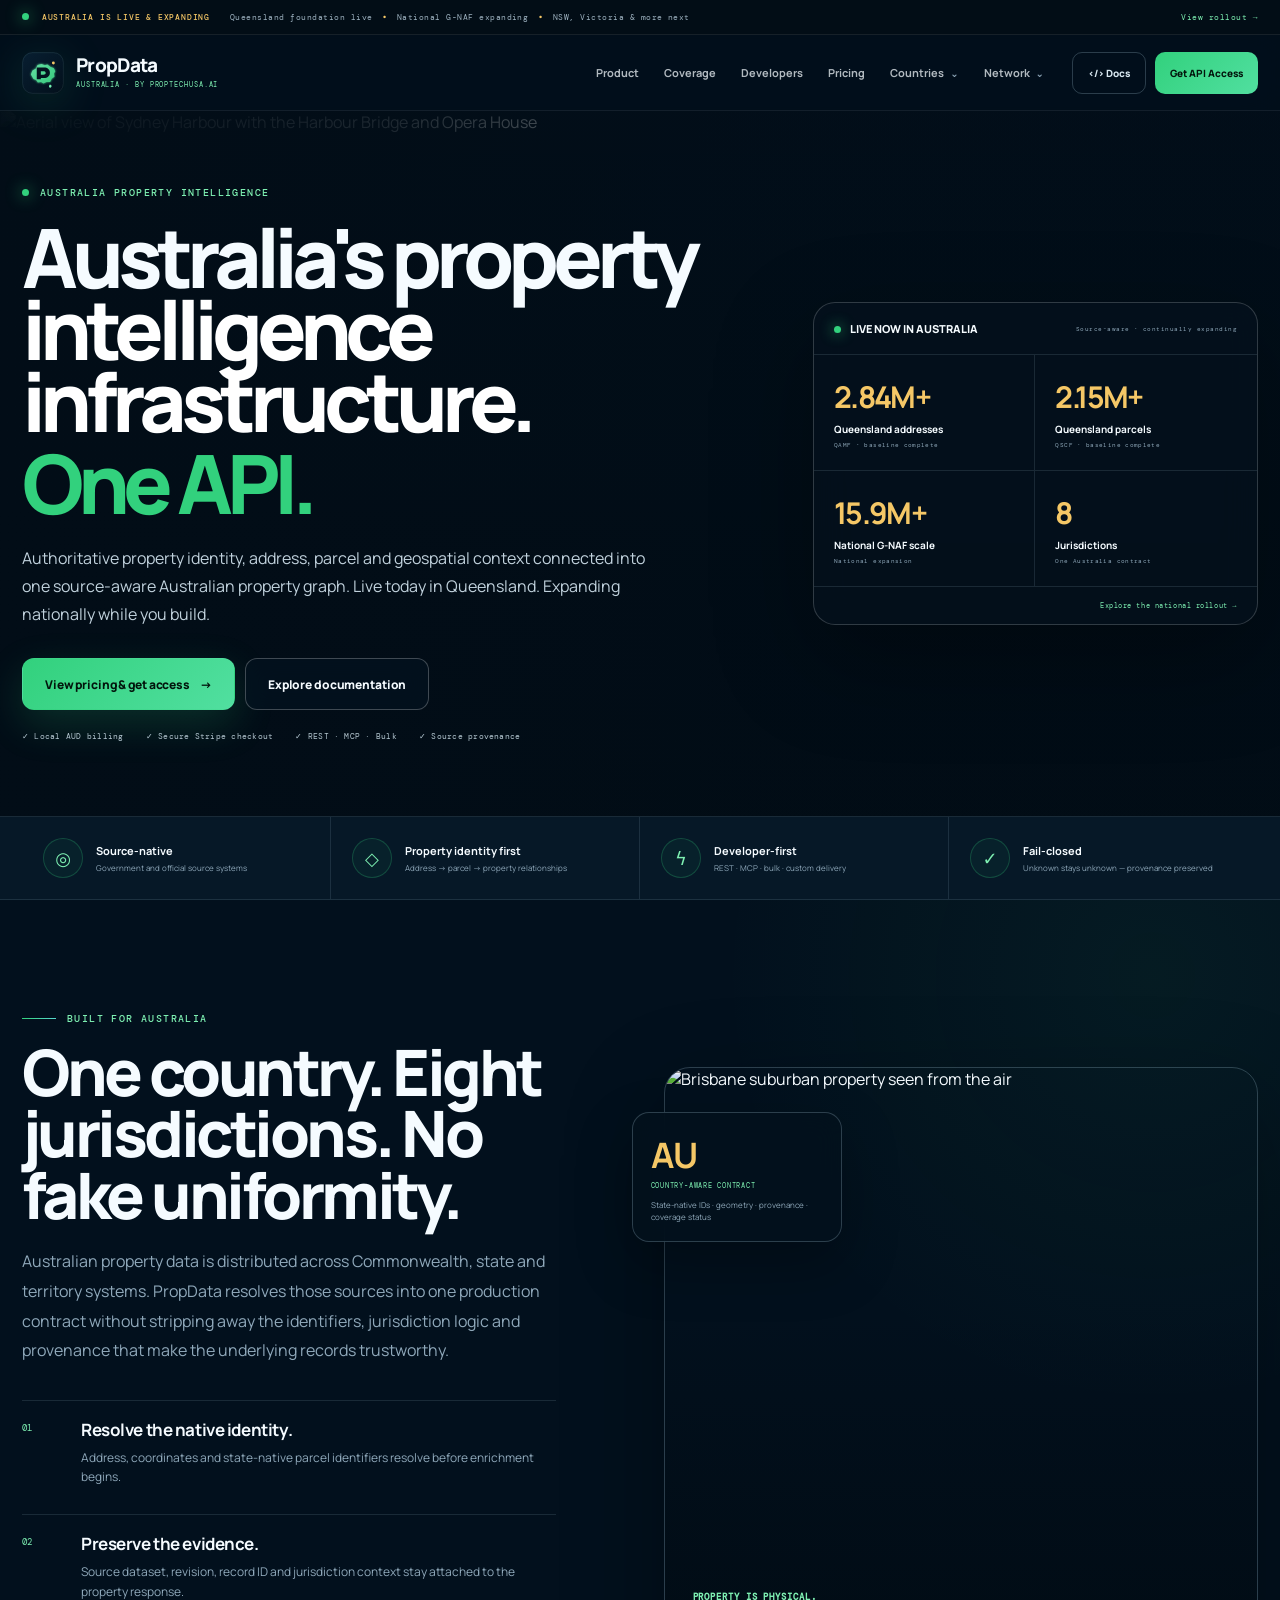
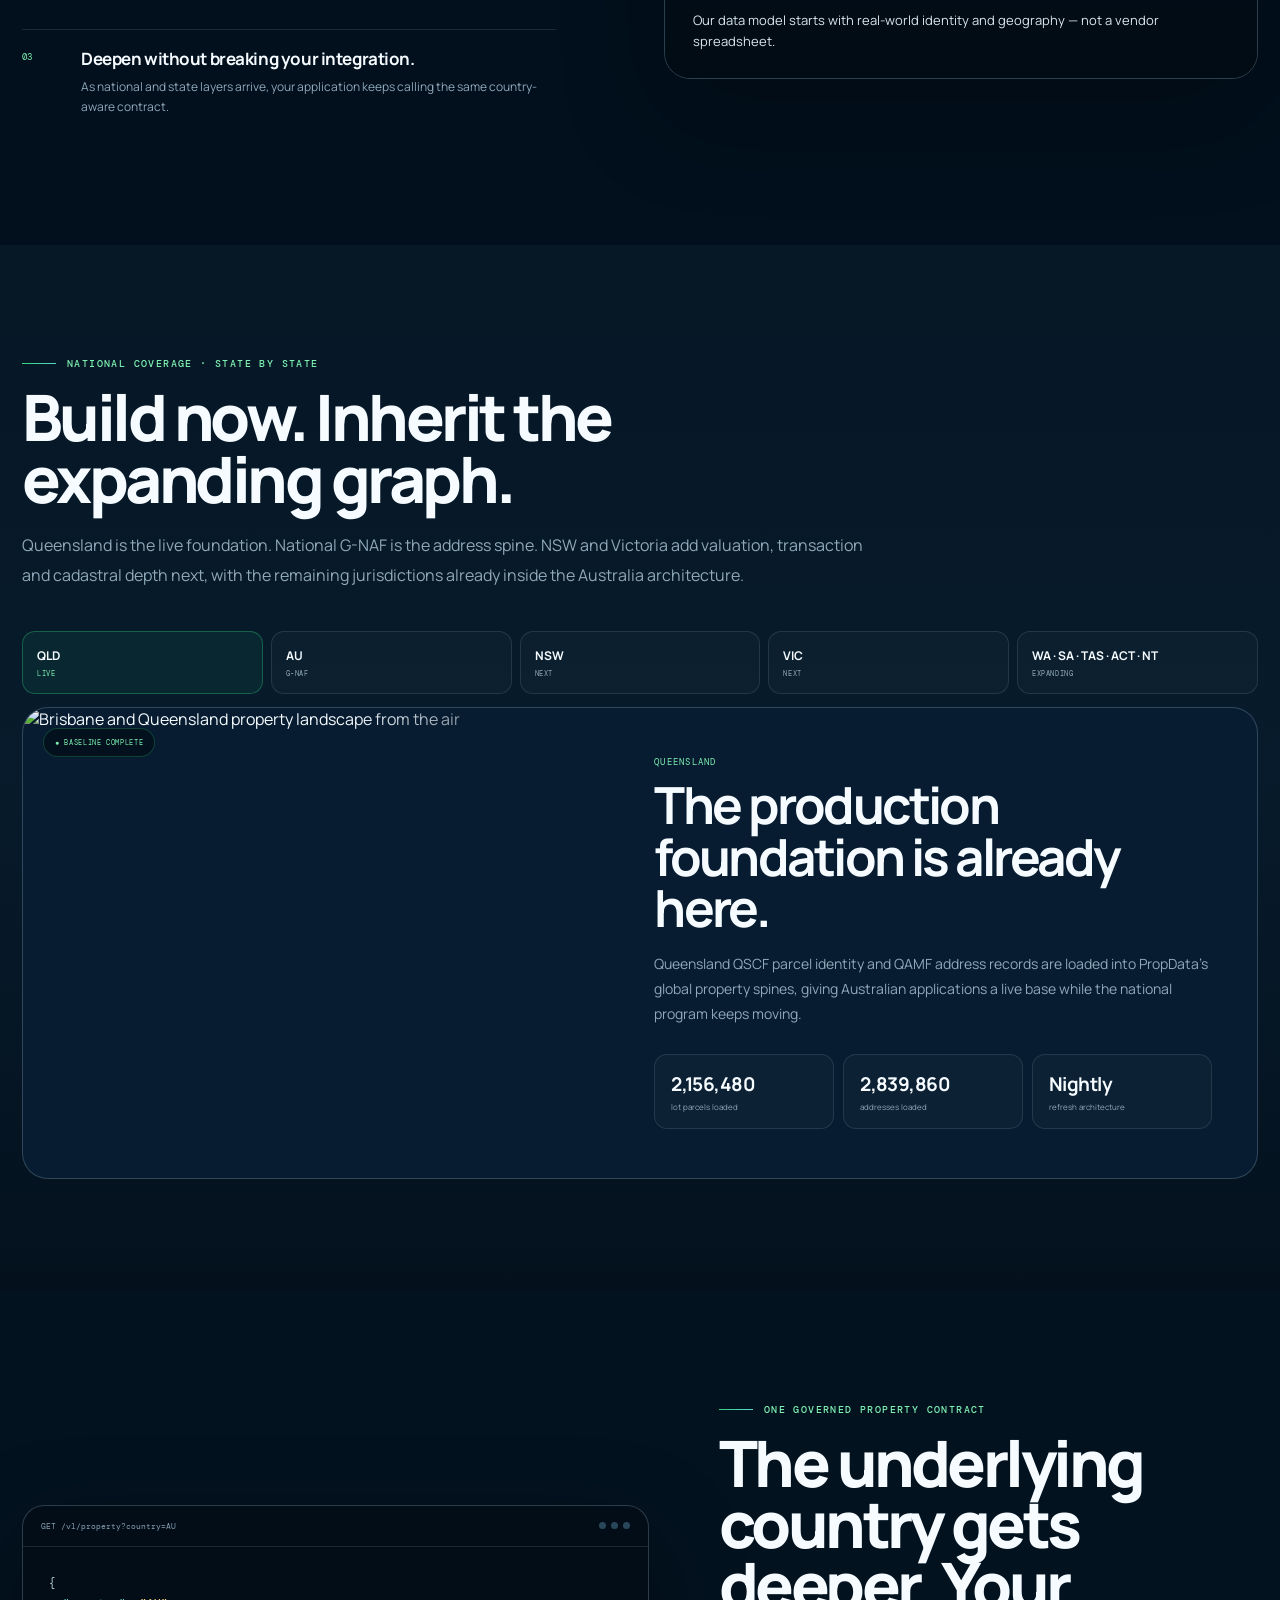
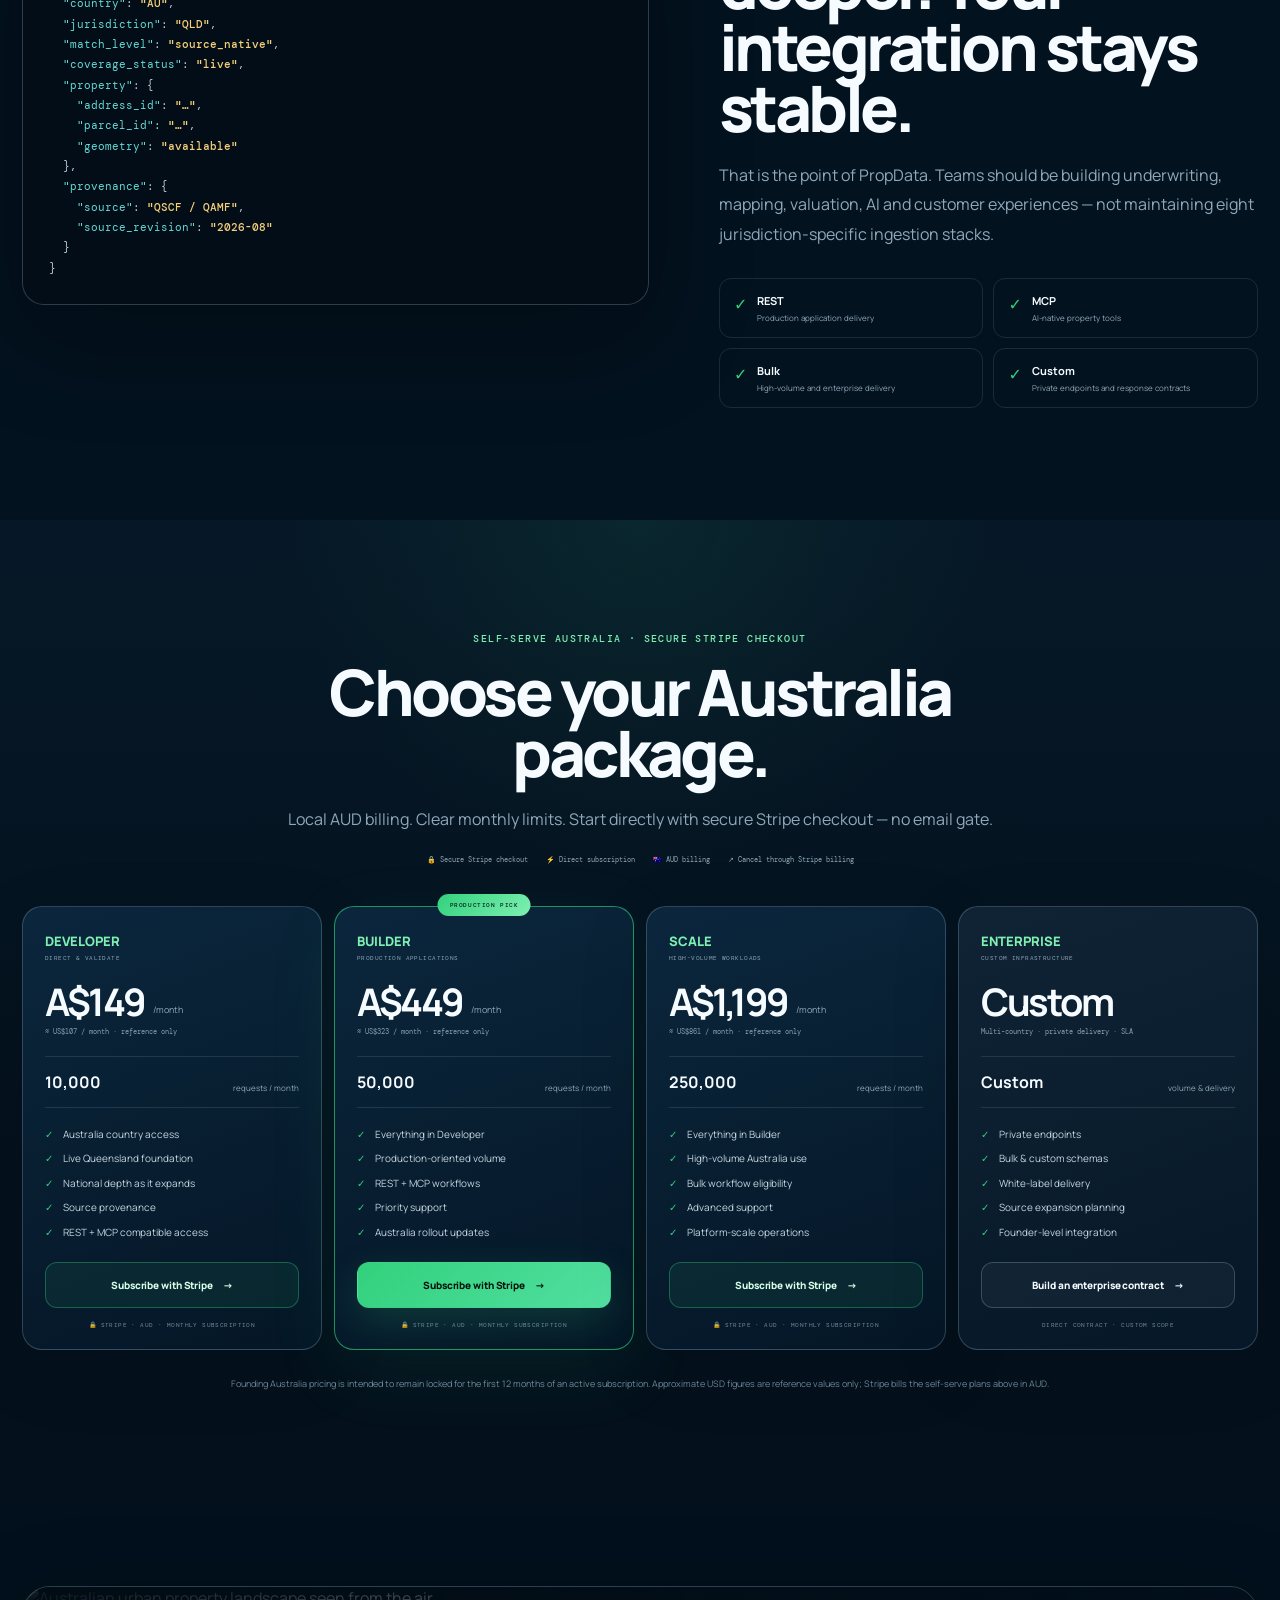
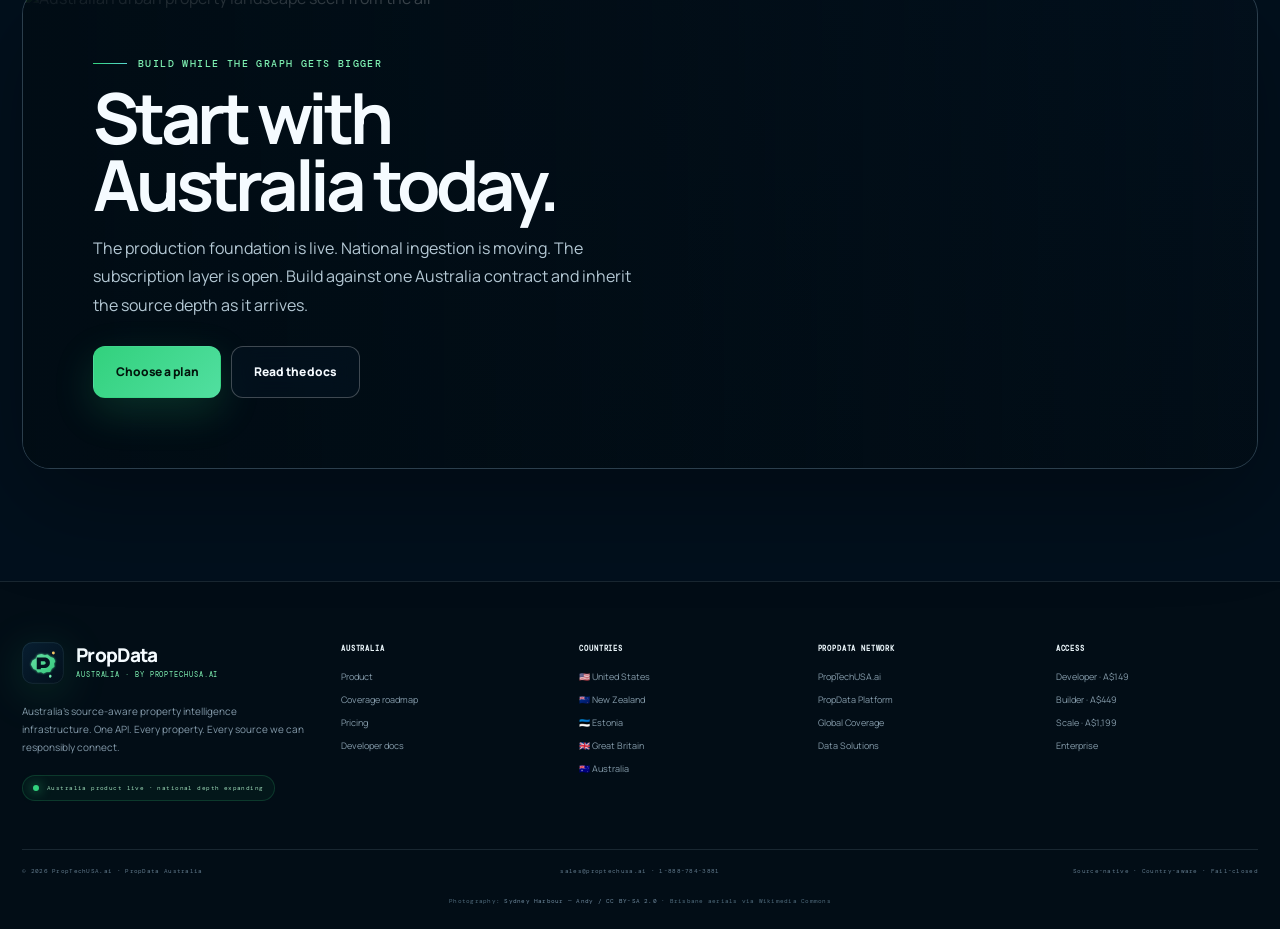
==== commit d2a1a9f2: "Restore premium Australia visual homepage baseline" ====
--- a/index.html
+++ b/index.html
@@ -3,37 +3,44 @@
 <head>
   <meta charset="utf-8">
   <meta name="viewport" content="width=device-width,initial-scale=1,viewport-fit=cover">
-  <title>PropData Australia | National Address & Cadastral Property Intelligence API</title>
-  <meta name="description" content="PropData Australia is a production property-intelligence platform for Australia: 16.97M national G-NAF addresses complete, with live cadastral foundations across Queensland, Victoria, Tasmania and the ACT through one source-aware API contract.">
+  <title>PropData Australia | Property Intelligence API · Addresses, Parcels & National Coverage</title>
+  <meta name="description" content="PropData Australia is source-aware property intelligence infrastructure for Australian real estate. Queensland parcels and addresses are live, national G-NAF is expanding, and NSW, Victoria and additional state layers are following through one REST, MCP and bulk contract.">
   <meta name="author" content="PropTechUSA.ai">
   <meta name="application-name" content="PropData Australia">
   <meta name="theme-color" content="#04111f">
   <meta name="color-scheme" content="dark">
   <meta name="robots" content="index,follow,max-image-preview:large,max-snippet:-1,max-video-preview:-1">
+  <meta name="format-detection" content="telephone=no">
+  <meta name="apple-mobile-web-app-capable" content="yes">
+  <meta name="apple-mobile-web-app-status-bar-style" content="black-translucent">
   <link rel="canonical" href="https://au.proptechusa.ai/">
   <link rel="alternate" hreflang="en-AU" href="https://au.proptechusa.ai/">
   <link rel="alternate" hreflang="x-default" href="https://au.proptechusa.ai/">
   <link rel="icon" href="/favicon.svg" type="image/svg+xml">
+  <link rel="mask-icon" href="/favicon.svg" color="#20d080">
   <link rel="manifest" href="/site.webmanifest">
   <link rel="preconnect" href="https://upload.wikimedia.org" crossorigin>
+  <link rel="preconnect" href="https://commons.wikimedia.org" crossorigin>
   <link rel="preload" as="image" href="https://upload.wikimedia.org/wikipedia/commons/7/7d/Aerial_view_of_Sydney_Harbour.jpg" fetchpriority="high">
   <link rel="stylesheet" href="/site.css">
-  <link rel="stylesheet" href="/country-product.css">
 
   <meta property="og:type" content="website">
   <meta property="og:site_name" content="PropData Australia">
-  <meta property="og:title" content="Australia's property graph. Built for production.">
-  <meta property="og:description" content="16.97M national G-NAF addresses complete. 7.05M+ cadastral records across QLD, VIC, TAS and ACT. One source-aware Australian property intelligence API.">
+  <meta property="og:title" content="Australia's property intelligence infrastructure. One API.">
+  <meta property="og:description" content="Queensland live. National G-NAF expanding. NSW, Victoria and the rest of Australia rolling into one source-aware property graph.">
   <meta property="og:url" content="https://au.proptechusa.ai/">
   <meta property="og:locale" content="en_AU">
   <meta property="og:image" content="https://upload.wikimedia.org/wikipedia/commons/thumb/7/7d/Aerial_view_of_Sydney_Harbour.jpg/1200px-Aerial_view_of_Sydney_Harbour.jpg">
+  <meta property="og:image:secure_url" content="https://upload.wikimedia.org/wikipedia/commons/thumb/7/7d/Aerial_view_of_Sydney_Harbour.jpg/1200px-Aerial_view_of_Sydney_Harbour.jpg">
   <meta property="og:image:width" content="1200">
   <meta property="og:image:height" content="764">
-  <meta property="og:image:alt" content="Sydney Harbour aerial — PropData Australia">
+  <meta property="og:image:type" content="image/jpeg">
+  <meta property="og:image:alt" content="Aerial view of Sydney Harbour, the Harbour Bridge and Opera House — PropData Australia">
   <meta name="twitter:card" content="summary_large_image">
-  <meta name="twitter:title" content="Australia's property graph. Built for production.">
-  <meta name="twitter:description" content="National address identity plus live state-native cadastral property intelligence through one governed API contract.">
+  <meta name="twitter:title" content="Australia's property intelligence infrastructure. One API.">
+  <meta name="twitter:description" content="Source-native Australian property intelligence. Live Queensland foundation, national expansion, REST, MCP and bulk delivery.">
   <meta name="twitter:image" content="https://upload.wikimedia.org/wikipedia/commons/thumb/7/7d/Aerial_view_of_Sydney_Harbour.jpg/1200px-Aerial_view_of_Sydney_Harbour.jpg">
+  <meta name="twitter:image:alt" content="Sydney Harbour aerial — PropData Australia property intelligence">
 
   <script type="application/ld+json">
   {
@@ -46,7 +53,15 @@
         "url":"https://proptechusa.ai/",
         "logo":{"@type":"ImageObject","url":"https://au.proptechusa.ai/favicon.svg"},
         "email":"sales@proptechusa.ai",
-        "telephone":"+1-888-784-3881"
+        "telephone":"+1-888-784-3881",
+        "sameAs":[
+          "https://propdata.proptechusa.ai/",
+          "https://global.proptechusa.ai/",
+          "https://data.proptechusa.ai/",
+          "https://nz.proptechusa.ai/",
+          "https://ee.proptechusa.ai/",
+          "https://gb.proptechusa.ai/"
+        ]
       },
       {
         "@type":"WebSite",
@@ -57,41 +72,60 @@
         "inLanguage":"en-AU"
       },
       {
+        "@type":"WebPage",
+        "@id":"https://au.proptechusa.ai/#webpage",
+        "url":"https://au.proptechusa.ai/",
+        "name":"PropData Australia | Property Intelligence API",
+        "isPartOf":{"@id":"https://au.proptechusa.ai/#website"},
+        "about":{"@id":"https://au.proptechusa.ai/#product"},
+        "primaryImageOfPage":{"@type":"ImageObject","url":"https://upload.wikimedia.org/wikipedia/commons/thumb/7/7d/Aerial_view_of_Sydney_Harbour.jpg/1200px-Aerial_view_of_Sydney_Harbour.jpg"},
+        "inLanguage":"en-AU"
+      },
+      {
         "@type":["SoftwareApplication","Product"],
         "@id":"https://au.proptechusa.ai/#product",
         "name":"PropData Australia Property Intelligence API",
         "url":"https://au.proptechusa.ai/",
         "applicationCategory":"DeveloperApplication",
-        "applicationSubCategory":"Property intelligence API",
+        "applicationSubCategory":"Property data API",
         "operatingSystem":"Web API",
         "isAccessibleForFree":false,
         "brand":{"@id":"https://proptechusa.ai/#organization"},
         "provider":{"@id":"https://proptechusa.ai/#organization"},
         "areaServed":{"@type":"Country","name":"Australia"},
-        "description":"Production Australian property intelligence combining a complete national G-NAF address spine with state-native cadastral identity, geometry and provenance through one country-aware API contract.",
+        "image":"https://upload.wikimedia.org/wikipedia/commons/thumb/7/7d/Aerial_view_of_Sydney_Harbour.jpg/1200px-Aerial_view_of_Sydney_Harbour.jpg",
+        "description":"Source-aware Australian property intelligence infrastructure with live Queensland address and parcel foundations, national G-NAF expansion and state-specific property layers delivered through one governed developer contract.",
         "featureList":[
-          "16.97M national G-NAF geocoded addresses",
-          "Queensland QSCF cadastral lots",
-          "Victoria Vicmap parcels",
-          "Tasmania LIST cadastral parcels",
-          "ACT legal blocks",
-          "State-native identifiers and provenance",
-          "REST, MCP, bulk and enterprise delivery",
-          "Coverage-aware country workspace and developer documentation"
+          "Australian address resolution",
+          "Parcel identity and geometry",
+          "State-native source provenance",
+          "National G-NAF expansion",
+          "REST API delivery",
+          "MCP and AI-native delivery",
+          "Bulk and enterprise delivery"
         ],
         "offers":[
-          {"@type":"Offer","name":"Developer","price":"149","priceCurrency":"AUD","url":"https://buy.stripe.com/eVqcN53A256e6xD9ID7wA0d","availability":"https://schema.org/InStock"},
-          {"@type":"Offer","name":"Builder","price":"449","priceCurrency":"AUD","url":"https://buy.stripe.com/14A6oH9Yq6ai7BH0837wA0e","availability":"https://schema.org/InStock"},
-          {"@type":"Offer","name":"Scale","price":"1199","priceCurrency":"AUD","url":"https://buy.stripe.com/28E5kD9YqgOWg8d9ID7wA0f","availability":"https://schema.org/InStock"}
+          {"@type":"Offer","name":"Developer","price":"149","priceCurrency":"AUD","url":"https://buy.stripe.com/eVqcN53A256e6xD9ID7wA0d","availability":"https://schema.org/InStock","priceSpecification":{"@type":"UnitPriceSpecification","price":"149","priceCurrency":"AUD","billingDuration":"P1M"}},
+          {"@type":"Offer","name":"Builder","price":"449","priceCurrency":"AUD","url":"https://buy.stripe.com/14A6oH9Yq6ai7BH0837wA0e","availability":"https://schema.org/InStock","priceSpecification":{"@type":"UnitPriceSpecification","price":"449","priceCurrency":"AUD","billingDuration":"P1M"}},
+          {"@type":"Offer","name":"Scale","price":"1199","priceCurrency":"AUD","url":"https://buy.stripe.com/28E5kD9YqgOWg8d9ID7wA0f","availability":"https://schema.org/InStock","priceSpecification":{"@type":"UnitPriceSpecification","price":"1199","priceCurrency":"AUD","billingDuration":"P1M"}}
+        ]
+      },
+      {
+        "@type":"BreadcrumbList",
+        "@id":"https://au.proptechusa.ai/#breadcrumbs",
+        "itemListElement":[
+          {"@type":"ListItem","position":1,"name":"PropTechUSA.ai","item":"https://proptechusa.ai/"},
+          {"@type":"ListItem","position":2,"name":"PropData","item":"https://propdata.proptechusa.ai/"},
+          {"@type":"ListItem","position":3,"name":"Australia","item":"https://au.proptechusa.ai/"}
         ]
       },
       {
         "@type":"FAQPage",
         "@id":"https://au.proptechusa.ai/#faq",
         "mainEntity":[
-          {"@type":"Question","name":"Is PropData Australia live nationally?","acceptedAnswer":{"@type":"Answer","text":"Australia's national G-NAF address baseline is complete at 16,970,406 records. Cadastral baselines are production-complete for Queensland, Victoria, Tasmania and the ACT, with additional jurisdictions promoted only after source, geometry and cardinality gates pass."}},
-          {"@type":"Question","name":"Does PropData Australia preserve state-native identifiers?","acceptedAnswer":{"@type":"Answer","text":"Yes. PropData keeps source record identifiers, jurisdiction semantics, source revision and provenance while delivering them through a stable country-aware API contract."}},
-          {"@type":"Question","name":"Can developers use a dedicated Australia workspace and docs?","acceptedAnswer":{"@type":"Answer","text":"Yes. PropData Australia provides dedicated developer documentation and an Australia workspace for request composition, coverage review and integration planning."}}
+          {"@type":"Question","name":"Is PropData Australia available now?","acceptedAnswer":{"@type":"Answer","text":"Yes. Queensland parcel and address foundations are live while national G-NAF and additional state property layers continue expanding through the same Australia contract."}},
+          {"@type":"Question","name":"Can I subscribe to PropData Australia online?","acceptedAnswer":{"@type":"Answer","text":"Yes. Developer, Builder and Scale plans use secure Stripe subscription checkout in Australian dollars."}},
+          {"@type":"Question","name":"Does PropData force Australian property data into a US schema?","acceptedAnswer":{"@type":"Answer","text":"No. PropData preserves state-native identifiers, jurisdiction semantics, source revision and provenance while normalising delivery through a stable country-aware API contract."}}
         ]
       }
     ]
@@ -101,15 +135,15 @@
 <body>
   <div class="launch-strip">
     <div class="shell launch-strip-inner">
-      <span><i></i> AUSTRALIA COUNTRY PRODUCT · PRODUCTION</span>
-      <span class="launch-flow">National G-NAF complete <b>•</b> QLD · VIC · TAS · ACT cadastral live <b>•</b> NSW next under pinned source revision</span>
-      <a href="#coverage">Coverage →</a>
+      <span><i></i> AUSTRALIA IS LIVE &amp; EXPANDING</span>
+      <span class="launch-flow">Queensland foundation live <b>•</b> National G-NAF expanding <b>•</b> NSW, Victoria &amp; more next</span>
+      <a href="#coverage">View rollout →</a>
     </div>
   </div>
 
   <header class="site-header" id="site-header">
     <div class="shell nav">
-      <a class="brand" href="/" aria-label="PropData Australia home">
+      <a class="brand" href="#top" aria-label="PropData Australia home">
         <img src="/favicon.svg" alt="" width="42" height="42">
         <span class="brand-copy"><strong>PropData</strong><small>AUSTRALIA · BY PROPTECHUSA.AI</small></span>
       </a>
@@ -117,21 +151,30 @@
       <nav id="primary-nav" class="primary-nav" aria-label="Primary navigation">
         <a href="#product">Product</a>
         <a href="#coverage">Coverage</a>
-        <a href="/docs">Docs</a>
-        <a href="/workspace">Workspace</a>
+        <a href="/docs.html">Developers</a>
         <a href="#pricing">Pricing</a>
+        <details class="network-menu countries-menu">
+          <summary>Countries</summary>
+          <div class="network-popover countries-popover">
+            <a href="https://propdata.proptechusa.ai/"><span class="country-flag">🇺🇸</span><span><strong>United States</strong><small>166M+ parcel records</small></span></a>
+            <a href="https://nz.proptechusa.ai/"><span class="country-flag">🇳🇿</span><span><strong>New Zealand</strong><small>National parcel · title · building graph</small></span></a>
+            <a href="https://ee.proptechusa.ai/"><span class="country-flag">🇪🇪</span><span><strong>Estonia</strong><small>Cadastral · ADS · building intelligence</small></span></a>
+            <a href="https://gb.proptechusa.ai/"><span class="country-flag">🇬🇧</span><span><strong>Great Britain</strong><small>UPRN · HMLR property infrastructure</small></span></a>
+            <a class="active-country" href="https://au.proptechusa.ai/"><span class="country-flag">🇦🇺</span><span><strong>Australia</strong><small>Live &amp; expanding</small></span></a>
+          </div>
+        </details>
         <details class="network-menu">
           <summary>Network</summary>
           <div class="network-popover">
-            <a href="https://propdata.proptechusa.ai/"><strong>PropData Global</strong><small>Global property intelligence API</small></a>
-            <a href="https://nz.proptechusa.ai/"><strong>New Zealand</strong><small>National parcel · title · building graph</small></a>
-            <a href="https://ee.proptechusa.ai/"><strong>Estonia</strong><small>Cadastral · ADS · building intelligence</small></a>
-            <a href="https://global.proptechusa.ai/"><strong>Global Coverage</strong><small>Country-by-country infrastructure</small></a>
+            <a href="https://proptechusa.ai/"><strong>PropTechUSA.ai</strong><small>Company</small></a>
+            <a href="https://propdata.proptechusa.ai/"><strong>PropData</strong><small>Global property intelligence API</small></a>
+            <a href="https://global.proptechusa.ai/"><strong>Global Coverage</strong><small>Country-by-country buildout</small></a>
+            <a href="https://data.proptechusa.ai/"><strong>Data Solutions</strong><small>Bulk · custom · enterprise</small></a>
           </div>
         </details>
       </nav>
       <div class="nav-actions">
-        <a class="nav-docs" href="/workspace">Workspace</a>
+        <a class="nav-docs" href="/docs.html">&lt;/&gt; Docs</a>
         <a class="nav-cta" href="#pricing">Get API Access</a>
       </div>
     </div>
@@ -144,129 +187,134 @@
       <div class="shell hero-inner">
         <div class="hero-copy reveal visible">
           <div class="eyebrow live-eyebrow"><span></span> AUSTRALIA PROPERTY INTELLIGENCE</div>
-          <h1>Australia's property graph.<br><em>Built for production.</em></h1>
-          <p>Resolve Australian address identity into state-native cadastral context, parcel geometry and source provenance without stitching together a different integration for every jurisdiction.</p>
-          <div class="hero-kicker"><b>16,970,406</b> national G-NAF addresses complete · <b>7.05M+</b> cadastral records across four production jurisdictions</div>
+          <h1>Australia's property<br><em>intelligence infrastructure.</em><br><b>One API.</b></h1>
+          <p>Authoritative property identity, address, parcel and geospatial context connected into one source-aware Australian property graph. Live today in Queensland. Expanding nationally while you build.</p>
           <div class="hero-actions">
-            <a class="btn btn-primary" href="/workspace">Open Australia Workspace <span>→</span></a>
-            <a class="btn btn-glass" href="/docs">Read developer docs</a>
+            <a class="btn btn-primary" href="#pricing">View pricing &amp; get access <span>→</span></a>
+            <a class="btn btn-glass" href="/docs.html">Explore documentation</a>
           </div>
           <div class="hero-proof">
-            <span>✓ Source-native IDs</span><span>✓ Coverage-aware</span><span>✓ REST · MCP · Bulk</span><span>✓ AUD billing</span>
-          </div>
-        </div>
-        <aside class="live-board reveal visible" aria-label="Australia production graph snapshot">
-          <div class="live-board-head"><span><i></i> PRODUCTION GRAPH</span><small>Verified 04 Sep 2026</small></div>
+            <span>✓ Local AUD billing</span><span>✓ Secure Stripe checkout</span><span>✓ REST · MCP · Bulk</span><span>✓ Source provenance</span>
+          </div>
+        </div>
+        <aside class="live-board reveal visible" aria-label="Australia live product metrics">
+          <div class="live-board-head"><span><i></i> LIVE NOW IN AUSTRALIA</span><small>Source-aware · continually expanding</small></div>
           <div class="metric-grid">
-            <div><b>16.97M</b><span>National addresses</span><small>G-NAF · baseline complete</small></div>
-            <div><b>4.30M</b><span>Victoria parcels</span><small>Vicmap · baseline complete</small></div>
-            <div><b>2.15M</b><span>Queensland lots</span><small>QSCF · baseline complete</small></div>
-            <div><b>592K+</b><span>TAS + ACT cadastre</span><small>LIST + ACTGOV · complete</small></div>
-          </div>
-          <div class="live-board-status"><div><b>LIVE CADASTRE</b><span>QLD · VIC · TAS · ACT</span></div><div><b>NEXT PROMOTION</b><span>NSW source-pinned baseline</span></div></div>
-          <a href="#coverage">Inspect jurisdiction coverage →</a>
+            <div><b>2.84M+</b><span>Queensland addresses</span><small>QAMF · baseline complete</small></div>
+            <div><b>2.15M+</b><span>Queensland parcels</span><small>QSCF · baseline complete</small></div>
+            <div><b>15.9M+</b><span>National G-NAF scale</span><small>National expansion</small></div>
+            <div><b>8</b><span>Jurisdictions</span><small>One Australia contract</small></div>
+          </div>
+          <a href="#coverage">Explore the national rollout →</a>
         </aside>
       </div>
     </section>
 
-    <section class="proof-section">
-      <div class="shell proof-grid">
-        <article class="proof-card"><b>16,970,406</b><span>authoritative geocoded addresses</span><small>AUSTRALIA · G-NAF · 2026-08 BASELINE COMPLETE</small></article>
-        <article class="proof-card"><b>7,052,719</b><span>cadastral / lot / block records</span><small>QLD + VIC + TAS + ACT PRODUCTION BASELINES</small></article>
-        <article class="proof-card"><b>4</b><span>production cadastral jurisdictions</span><small>PROMOTED ONLY AFTER SOURCE + GEOMETRY + CARDINALITY GATES</small></article>
-        <article class="proof-card"><b>1</b><span>Australia developer contract</span><small>COUNTRY-SCOPED REST · MCP · BULK · CUSTOM</small></article>
-      </div>
-    </section>
-
-    <section id="product" class="section graph-section">
-      <div class="shell graph-grid">
+    <section class="trust-bar">
+      <div class="shell trust-grid">
+        <div><span class="trust-icon">◎</span><span><strong>Source-native</strong><small>Government and official source systems</small></span></div>
+        <div><span class="trust-icon">◇</span><span><strong>Property identity first</strong><small>Address → parcel → property relationships</small></span></div>
+        <div><span class="trust-icon">ϟ</span><span><strong>Developer-first</strong><small>REST · MCP · bulk · custom delivery</small></span></div>
+        <div><span class="trust-icon">✓</span><span><strong>Fail-closed</strong><small>Unknown stays unknown — provenance preserved</small></span></div>
+      </div>
+    </section>
+
+    <section id="product" class="section product-section">
+      <div class="shell split-grid">
         <div class="copy-block reveal">
-          <div class="eyebrow">A COUNTRY-NATIVE PROPERTY GRAPH</div>
+          <div class="eyebrow">BUILT FOR AUSTRALIA</div>
           <h2>One country. Eight jurisdictions. No fake uniformity.</h2>
-          <p>Australian property infrastructure is split across Commonwealth, state and territory systems. PropData keeps that native source truth intact while giving applications one governed delivery layer.</p>
-          <div class="contract-badges"><span>National address identity</span><span>State cadastre</span><span>Parcel geometry</span><span>Provenance</span><span>Coverage status</span></div>
-        </div>
-        <div class="graph-stack reveal" aria-label="Australia property graph architecture">
-          <article class="graph-node"><span class="graph-index">01</span><div><h3>National address identity</h3><p>G-NAF provides the authoritative geocoded address spine across every Australian jurisdiction.</p></div><span class="graph-status">16.97M · COMPLETE</span></article>
-          <article class="graph-node"><span class="graph-index">02</span><div><h3>State-native cadastral identity</h3><p>QSCF, Vicmap, LIST and ACTGOV records retain native parcel, lot, block and source identifiers.</p></div><span class="graph-status">4 JURISDICTIONS · LIVE</span></article>
-          <article class="graph-node"><span class="graph-index">03</span><div><h3>Geometry and relationships</h3><p>Polygon geometry, centroids, bounding boxes and legal relationship evidence deepen property identity without inventing links.</p></div><span class="graph-status">SOURCE-AWARE</span></article>
-          <article class="graph-node"><span class="graph-index">04</span><div><h3>Country intelligence layers</h3><p>Planning, valuation, sales, buildings and legal context can attach jurisdiction by jurisdiction behind the same Australia contract as each layer is verified.</p></div><span class="graph-status">CONTINUOUS ENRICHMENT</span></article>
-        </div>
-      </div>
-    </section>
-
-    <section class="section surface-section">
+          <p>Australian property data is distributed across Commonwealth, state and territory systems. PropData resolves those sources into one production contract without stripping away the identifiers, jurisdiction logic and provenance that make the underlying records trustworthy.</p>
+          <div class="feature-stack">
+            <article><span>01</span><div><h3>Resolve the native identity.</h3><p>Address, coordinates and state-native parcel identifiers resolve before enrichment begins.</p></div></article>
+            <article><span>02</span><div><h3>Preserve the evidence.</h3><p>Source dataset, revision, record ID and jurisdiction context stay attached to the property response.</p></div></article>
+            <article><span>03</span><div><h3>Deepen without breaking your integration.</h3><p>As national and state layers arrive, your application keeps calling the same country-aware contract.</p></div></article>
+          </div>
+        </div>
+        <div class="photo-stack reveal">
+          <figure class="photo-large"><img src="https://commons.wikimedia.org/wiki/Special:Redirect/file/Brisbane_seen_from_air,_suburb.jpg" alt="Brisbane suburban property seen from the air" loading="lazy"><figcaption><b>PROPERTY IS PHYSICAL.</b><span>Our data model starts with real-world identity and geography — not a vendor spreadsheet.</span></figcaption></figure>
+          <div class="photo-stat"><b>AU</b><span>COUNTRY-AWARE CONTRACT</span><small>State-native IDs · geometry · provenance · coverage status</small></div>
+        </div>
+      </div>
+    </section>
+
+    <section id="coverage" class="section coverage-section">
       <div class="shell">
-        <div class="section-head reveal"><div class="eyebrow">A COMPLETE DEVELOPER PRODUCT</div><h2>Not a data dump. An operating surface for Australian property intelligence.</h2><p>The Australia product now has its own documentation, workspace, local pricing and country-specific coverage model while staying on PropData's global account and delivery infrastructure underneath.</p></div>
-        <div class="surface-grid reveal">
-          <article class="surface-card"><span class="surface-tag">/DOCS</span><h3>Australia Developer Docs</h3><p>Country contract, identity semantics, verified coverage, provenance rules, route guidance and integration examples written specifically for Australian property workflows.</p><a href="/docs">Open documentation →</a></article>
-          <article class="surface-card"><span class="surface-tag">/WORKSPACE</span><h3>Australia Workspace</h3><p>Compose country-scoped requests, inspect production coverage and generate safe server-side REST examples without placing API credentials in a browser bundle.</p><a href="/workspace">Launch workspace →</a></article>
-          <article class="surface-card"><span class="surface-tag">ENTERPRISE</span><h3>Bulk & Custom Delivery</h3><p>State extracts, country-native graph delivery, white-label contracts, MCP and workflow-specific response design for teams that need more than self-serve REST.</p><a href="mailto:sales@proptechusa.ai?subject=PropData%20Australia%20Enterprise">Talk to PropData →</a></article>
-        </div>
-      </div>
-    </section>
-
-    <section id="coverage" class="section coverage-section country-coverage">
-      <div class="shell">
-        <div class="section-head reveal"><div class="eyebrow">VERIFIED COUNTRY COVERAGE</div><h2>Every jurisdiction has an explicit product state.</h2><p>HTTP success is not the same thing as layer coverage. PropData separates national address identity, cadastral completion and deeper enrichment so applications always know what is actually verified.</p></div>
-        <div class="state-strip reveal" role="tablist" aria-label="Australia coverage by jurisdiction">
-          <button class="state-tab active" data-state-tab="NAT" role="tab" aria-selected="true"><b>AU</b><span>ADDRESS LIVE</span></button>
-          <button class="state-tab" data-state-tab="QLD" role="tab" aria-selected="false"><b>QLD</b><span>CADASTRE LIVE</span></button>
-          <button class="state-tab" data-state-tab="VIC" role="tab" aria-selected="false"><b>VIC</b><span>CADASTRE LIVE</span></button>
-          <button class="state-tab" data-state-tab="TAS" role="tab" aria-selected="false"><b>TAS</b><span>CADASTRE LIVE</span></button>
-          <button class="state-tab" data-state-tab="ACT" role="tab" aria-selected="false"><b>ACT</b><span>CADASTRE LIVE</span></button>
+        <div class="section-head reveal"><div class="eyebrow">NATIONAL COVERAGE · STATE BY STATE</div><h2>Build now. Inherit the expanding graph.</h2><p>Queensland is the live foundation. National G-NAF is the address spine. NSW and Victoria add valuation, transaction and cadastral depth next, with the remaining jurisdictions already inside the Australia architecture.</p></div>
+        <div class="state-strip reveal" role="tablist" aria-label="Australia coverage roadmap">
+          <button class="state-tab active" data-state-tab="QLD" role="tab" aria-selected="true"><b>QLD</b><span>LIVE</span></button>
+          <button class="state-tab" data-state-tab="NAT" role="tab" aria-selected="false"><b>AU</b><span>G-NAF</span></button>
           <button class="state-tab" data-state-tab="NSW" role="tab" aria-selected="false"><b>NSW</b><span>NEXT</span></button>
-          <button class="state-tab" data-state-tab="REST" role="tab" aria-selected="false"><b>WA · SA · NT</b><span>RIGHTS / SOURCE GATED</span></button>
+          <button class="state-tab" data-state-tab="VIC" role="tab" aria-selected="false"><b>VIC</b><span>NEXT</span></button>
+          <button class="state-tab" data-state-tab="REST" role="tab" aria-selected="false"><b>WA · SA · TAS · ACT · NT</b><span>EXPANDING</span></button>
         </div>
         <div class="coverage-panels reveal">
-          <article class="state-panel active" data-state-panel="NAT"><div class="panel-copy full"><div class="panel-kicker">NATIONAL G-NAF</div><h3>Australia's address spine is complete.</h3><p>The 2026-08 national G-NAF baseline is certified across ACT, NSW, NT, offshore territories, Queensland, South Australia, Tasmania, Victoria and Western Australia.</p><div class="panel-stats"><div><b>16,970,406</b><span>addresses certified</span></div><div><b>9 / 9</b><span>jurisdiction partitions complete</span></div><div><b>GDA2020</b><span>national geocode datum</span></div></div></div></article>
-          <article class="state-panel" data-state-panel="QLD" hidden><div class="panel-copy full"><div class="panel-kicker">QUEENSLAND</div><h3>The original deep Australian state foundation.</h3><p>Queensland combines the national G-NAF spine with authoritative QSCF lot parcels and QSCF/QAMF-derived state address foundations.</p><div class="panel-stats"><div><b>2,156,480</b><span>QSCF lot parcels</span></div><div><b>2,839,860</b><span>state address records</span></div><div><b>Complete</b><span>baseline state</span></div></div></div></article>
-          <article class="state-panel" data-state-panel="VIC" hidden><div class="panel-copy full"><div class="panel-kicker">VICTORIA</div><h3>Vicmap parcel baseline is production-complete.</h3><p>Victoria now contributes statewide parcel polygons and native Vicmap identifiers through the same Australian graph contract.</p><div class="panel-stats"><div><b>4,303,714</b><span>Vicmap parcel records</span></div><div><b>PFI / UFI</b><span>native identity preserved</span></div><div><b>Complete</b><span>baseline certified</span></div></div></div></article>
-          <article class="state-panel" data-state-panel="TAS" hidden><div class="panel-copy full"><div class="panel-kicker">TASMANIA</div><h3>LIST cadastre is production-complete.</h3><p>Tasmanian cadastral polygons preserve PID, volume, folio, UFI, area and tenure source semantics.</p><div class="panel-stats"><div><b>439,539</b><span>cadastral parcels</span></div><div><b>LIST</b><span>authoritative source</span></div><div><b>Complete</b><span>baseline certified</span></div></div></div></article>
-          <article class="state-panel" data-state-panel="ACT" hidden><div class="panel-copy full"><div class="panel-kicker">AUSTRALIAN CAPITAL TERRITORY</div><h3>Legal block cadastre is production-complete.</h3><p>ACTGOV BLOCK provides legal block geometry and lifecycle context. Legal address-to-block relationships are treated separately from simple spatial containment.</p><div class="panel-stats"><div><b>152,986</b><span>legal block records</span></div><div><b>ACTGOV</b><span>authoritative source</span></div><div><b>Complete</b><span>baseline certified</span></div></div></div></article>
-          <article class="state-panel" data-state-panel="NSW" hidden><div class="panel-copy full"><div class="panel-kicker">NEW SOUTH WALES</div><h3>Source-revision gated before promotion.</h3><p>NSW's public Land Parcel Property source advanced during the first baseline. PropData superseded that stale run instead of certifying mixed revisions. The replacement build is pinned to the newer statewide source contract before promotion.</p><div class="panel-stats"><div><b>3.35M+</b><span>statewide lot scale</span></div><div><b>Pinned</b><span>source revision required</span></div><div><b>Next</b><span>country promotion</span></div></div></div></article>
-          <article class="state-panel" data-state-panel="REST" hidden><div class="panel-copy full"><div class="panel-kicker">WA · SA · NT</div><h3>No shortcuts around source rights.</h3><p>National G-NAF is live in all three jurisdictions. Deeper cadastre is promoted only after authoritative delivery, licensing and commercial-use rights are verified. Public map visibility is not treated as permission to redistribute.</p><div class="panel-stats"><div><b>Live</b><span>national address identity</span></div><div><b>Gated</b><span>cadastral rights / delivery</span></div><div><b>Fail closed</b><span>no invented coverage</span></div></div></div></article>
-        </div>
-        <div class="coverage-note"><b>Coverage contract:</b> a valid address or property match is distinct from enrichment coverage. Missing source truth stays unavailable; PropData does not fabricate a state layer because another jurisdiction publishes an equivalent field.</div>
+          <article class="state-panel active" data-state-panel="QLD"><div class="panel-photo"><img src="https://commons.wikimedia.org/wiki/Special:Redirect/file/Brisbane_from_air.jpg" alt="Brisbane and Queensland property landscape from the air" loading="lazy"><div class="panel-badge">● BASELINE COMPLETE</div></div><div class="panel-copy"><div class="panel-kicker">QUEENSLAND</div><h3>The production foundation is already here.</h3><p>Queensland QSCF parcel identity and QAMF address records are loaded into PropData's global property spines, giving Australian applications a live base while the national program keeps moving.</p><div class="panel-stats"><div><b>2,156,480</b><span>lot parcels loaded</span></div><div><b>2,839,860</b><span>addresses loaded</span></div><div><b>Nightly</b><span>refresh architecture</span></div></div></div></article>
+          <article class="state-panel" data-state-panel="NAT" hidden><div class="panel-copy full"><div class="panel-kicker">NATIONAL G-NAF</div><h3>Australia's national address spine.</h3><p>G-NAF provides national geocoded address identity. PropData's resumable loader is designed across ACT, NSW, NT, offshore territories, QLD, SA, TAS, VIC and WA while retaining native address PIDs and geocodes.</p><div class="panel-stats"><div><b>15.9M+</b><span>expected national scale</span></div><div><b>9</b><span>loader partitions</span></div><div><b>GDA2020</b><span>national geocode datum</span></div></div></div></article>
+          <article class="state-panel" data-state-panel="NSW" hidden><div class="panel-copy full"><div class="panel-kicker">NEW SOUTH WALES</div><h3>Valuation and sales intelligence deepen the graph.</h3><p>NSW adds statutory land values and historical Property Sales Information keyed by native property identifiers, with spatial cadastre integration alongside them.</p><div class="panel-stats"><div><b>~2.6M</b><span>land-value property scale</span></div><div><b>1990+</b><span>sales history available</span></div><div><b>prop_id</b><span>deterministic source key</span></div></div></div></article>
+          <article class="state-panel" data-state-panel="VIC" hidden><div class="panel-copy full"><div class="panel-kicker">VICTORIA</div><h3>Vicmap Property creates the Victorian cadastral foundation.</h3><p>Statewide parcels, properties, easements and road casements provide a deterministic path through SPI and future address relationships while preserving State of Victoria provenance.</p><div class="panel-stats"><div><b>Statewide</b><span>Vicmap coverage</span></div><div><b>SPI</b><span>native parcel identifier</span></div><div><b>Geometry</b><span>parcel/property polygons</span></div></div></div></article>
+          <article class="state-panel" data-state-panel="REST" hidden><div class="panel-copy full"><div class="panel-kicker">THE REST OF AUSTRALIA</div><h3>One contract as each jurisdiction comes online.</h3><p>Western Australia, South Australia, Tasmania, the ACT and Northern Territory land through their own official source systems while keeping the same PropData country contract at the application layer.</p><div class="panel-stats"><div><b>5</b><span>additional jurisdictions</span></div><div><b>1</b><span>country contract</span></div><div><b>Source-native</b><span>provenance preserved</span></div></div></div></article>
+        </div>
       </div>
     </section>
 
     <section class="section contract-section">
       <div class="shell contract-grid">
-        <div class="code-window reveal"><div class="code-head"><span>SERVER-SIDE EXAMPLE</span><span><i></i><i></i><i></i></span></div><pre>curl --get \
-  "https://propdata-api-worker.sales-fd3.workers.dev/v1/property" \
-  --data-urlencode "country=AU" \
-  --data-urlencode "address=YOUR_AUSTRALIAN_ADDRESS" \
-  -H "x-api-key: $PROPDATA_API_KEY"</pre></div>
-        <div class="copy-block reveal"><div class="eyebrow">SAME GLOBAL EDGE. AUSTRALIA-NATIVE GRAPH.</div><h2>Your application gets one contract. The country keeps its native truth.</h2><p>Authentication, account management, usage and delivery stay on PropData's global infrastructure. Australian identifiers, source hierarchy, jurisdiction semantics, geometry and coverage are handled by the country-native graph.</p><div class="contract-badges"><span>Server-side API keys</span><span>Explicit coverage</span><span>Source revision</span><span>Truthful nulls</span><span>Stable country scope</span></div><div class="hero-actions"><a class="btn btn-primary" href="/docs">Read the contract →</a><a class="btn btn-glass" href="/workspace">Compose a request</a></div></div>
-      </div>
-    </section>
-
-    <section id="pricing" class="section pricing-v2">
+        <div class="code-window reveal"><div class="code-head"><span>GET /v1/property?country=AU</span><span><i></i><i></i><i></i></span></div><pre>{
+  <em>"country"</em>: <b>"AU"</b>,
+  <em>"jurisdiction"</em>: <b>"QLD"</b>,
+  <em>"match_level"</em>: <b>"source_native"</b>,
+  <em>"coverage_status"</em>: <b>"live"</b>,
+  <em>"property"</em>: {
+    <em>"address_id"</em>: <b>"…"</b>,
+    <em>"parcel_id"</em>: <b>"…"</b>,
+    <em>"geometry"</em>: <b>"available"</b>
+  },
+  <em>"provenance"</em>: {
+    <em>"source"</em>: <b>"QSCF / QAMF"</b>,
+    <em>"source_revision"</em>: <b>"2026-08"</b>
+  }
+}</pre></div>
+        <div class="copy-block reveal"><div class="eyebrow">ONE GOVERNED PROPERTY CONTRACT</div><h2>The underlying country gets deeper. Your integration stays stable.</h2><p>That is the point of PropData. Teams should be building underwriting, mapping, valuation, AI and customer experiences — not maintaining eight jurisdiction-specific ingestion stacks.</p><div class="contract-points"><div><i>✓</i><span><b>REST</b><small>Production application delivery</small></span></div><div><i>✓</i><span><b>MCP</b><small>AI-native property tools</small></span></div><div><i>✓</i><span><b>Bulk</b><small>High-volume and enterprise delivery</small></span></div><div><i>✓</i><span><b>Custom</b><small>Private endpoints and response contracts</small></span></div></div></div>
+      </div>
+    </section>
+
+    <section id="pricing" class="section pricing-section">
       <div class="shell">
-        <div class="section-head reveal"><div class="eyebrow">AUSTRALIAN DOLLAR PRICING</div><h2>Start self-serve. Scale into the country graph.</h2><p>Dedicated Australian packaging with secure Stripe checkout. Enterprise delivery remains available for bulk, white-label, MCP and custom property-intelligence contracts.</p></div>
-        <div class="plan-grid reveal">
-          <article class="plan-card"><span class="plan-label">DEVELOPER</span><h3>Build the integration.</h3><div class="plan-price">A$149 <small>/ month</small></div><ul><li>Production Australia REST access</li><li>Australia docs and workspace</li><li>National address identity</li><li>Promoted cadastral coverage</li></ul><a class="btn btn-checkout" href="https://buy.stripe.com/eVqcN53A256e6xD9ID7wA0d">Choose Developer</a></article>
-          <article class="plan-card featured"><span class="plan-label">BUILDER</span><h3>Ship the product.</h3><div class="plan-price">A$449 <small>/ month</small></div><ul><li>Higher-volume production access</li><li>Country-native property workflows</li><li>Priority integration support</li><li>Deeper promoted layers as available</li></ul><a class="btn btn-primary" href="https://buy.stripe.com/14A6oH9Yq6ai7BH0837wA0e">Choose Builder</a></article>
-          <article class="plan-card"><span class="plan-label">SCALE</span><h3>Run serious volume.</h3><div class="plan-price">A$1,199 <small>/ month</small></div><ul><li>Scale production workloads</li><li>Australia graph at higher throughput</li><li>Priority support and sourcing input</li><li>Commercial application workflows</li></ul><a class="btn btn-checkout" href="https://buy.stripe.com/28E5kD9YqgOWg8d9ID7wA0f">Choose Scale</a></article>
-          <article class="plan-card"><span class="plan-label">ENTERPRISE</span><h3>Own the delivery shape.</h3><div class="plan-price">Custom</div><ul><li>Bulk and custom endpoints</li><li>MCP and AI-agent delivery</li><li>White-label / embedded infrastructure</li><li>Country-specific commercial contracts</li></ul><a class="btn btn-enterprise" href="mailto:sales@proptechusa.ai?subject=PropData%20Australia%20Enterprise">Contact Enterprise</a></article>
-        </div>
-      </div>
-    </section>
-
-    <section class="section final-country">
-      <div class="shell final-country-card reveal">
-        <img src="https://upload.wikimedia.org/wikipedia/commons/7/7d/Aerial_view_of_Sydney_Harbour.jpg" alt="Sydney Harbour and the Australian urban property landscape" loading="lazy">
-        <div class="final-country-copy"><div class="eyebrow">PROPDATA AUSTRALIA</div><h2>Build on the country graph instead of rebuilding the country.</h2><p>National address identity is live. Four cadastral jurisdictions are production-complete. The graph keeps deepening behind a stable, source-aware Australian property-intelligence contract.</p><div class="final-country-actions"><a class="btn btn-primary" href="/workspace">Open Workspace →</a><a class="btn btn-glass" href="/docs">Developer Docs</a><a class="btn btn-glass" href="mailto:sales@proptechusa.ai?subject=PropData%20Australia">Talk to us</a></div></div>
+        <div class="section-head pricing-head reveal"><div class="eyebrow">SELF-SERVE AUSTRALIA · SECURE STRIPE CHECKOUT</div><h2>Choose your Australia package.</h2><p>Local AUD billing. Clear monthly limits. Start directly with secure Stripe checkout — no email gate.</p><div class="pricing-trust"><span>🔒 Secure Stripe checkout</span><span>⚡ Direct subscription</span><span>🇦🇺 AUD billing</span><span>↗ Cancel through Stripe billing</span></div></div>
+        <div class="price-grid">
+          <article class="price-card reveal"><div class="price-top"><span>DEVELOPER</span><small>DIRECT &amp; VALIDATE</small></div><div class="price"><b>A$149</b><span>/month</span></div><div class="usd">≈ US$107 / month · reference only</div><div class="request-line"><b>10,000</b><span>requests / month</span></div><ul><li>Australia country access</li><li>Live Queensland foundation</li><li>National depth as it expands</li><li>Source provenance</li><li>REST + MCP compatible access</li></ul><a class="btn btn-checkout" href="https://buy.stripe.com/eVqcN53A256e6xD9ID7wA0d">Subscribe with Stripe <span>→</span></a><div class="stripe-foot">🔒 STRIPE · AUD · MONTHLY SUBSCRIPTION</div></article>
+          <article class="price-card featured reveal"><div class="popular">PRODUCTION PICK</div><div class="price-top"><span>BUILDER</span><small>PRODUCTION APPLICATIONS</small></div><div class="price"><b>A$449</b><span>/month</span></div><div class="usd">≈ US$323 / month · reference only</div><div class="request-line"><b>50,000</b><span>requests / month</span></div><ul><li>Everything in Developer</li><li>Production-oriented volume</li><li>REST + MCP workflows</li><li>Priority support</li><li>Australia rollout updates</li></ul><a class="btn btn-primary" href="https://buy.stripe.com/14A6oH9Yq6ai7BH0837wA0e">Subscribe with Stripe <span>→</span></a><div class="stripe-foot">🔒 STRIPE · AUD · MONTHLY SUBSCRIPTION</div></article>
+          <article class="price-card reveal"><div class="price-top"><span>SCALE</span><small>HIGH-VOLUME WORKLOADS</small></div><div class="price"><b>A$1,199</b><span>/month</span></div><div class="usd">≈ US$861 / month · reference only</div><div class="request-line"><b>250,000</b><span>requests / month</span></div><ul><li>Everything in Builder</li><li>High-volume Australia use</li><li>Bulk workflow eligibility</li><li>Advanced support</li><li>Platform-scale operations</li></ul><a class="btn btn-checkout" href="https://buy.stripe.com/28E5kD9YqgOWg8d9ID7wA0f">Subscribe with Stripe <span>→</span></a><div class="stripe-foot">🔒 STRIPE · AUD · MONTHLY SUBSCRIPTION</div></article>
+          <article class="price-card enterprise-card reveal"><div class="price-top"><span>ENTERPRISE</span><small>CUSTOM INFRASTRUCTURE</small></div><div class="price"><b>Custom</b></div><div class="usd">Multi-country · private delivery · SLA</div><div class="request-line"><b>Custom</b><span>volume &amp; delivery</span></div><ul><li>Private endpoints</li><li>Bulk &amp; custom schemas</li><li>White-label delivery</li><li>Source expansion planning</li><li>Founder-level integration</li></ul><a class="btn btn-enterprise" href="https://calendly.com/proptechusa">Build an enterprise contract <span>→</span></a><div class="stripe-foot">DIRECT CONTRACT · CUSTOM SCOPE</div></article>
+        </div>
+        <p class="pricing-note">Founding Australia pricing is intended to remain locked for the first 12 months of an active subscription. Approximate USD figures are reference values only; Stripe bills the self-serve plans above in AUD.</p>
+      </div>
+    </section>
+
+    <section class="section final-section">
+      <div class="shell final-card reveal">
+        <img src="https://commons.wikimedia.org/wiki/Special:Redirect/file/Brisbane_from_air.jpg" alt="Australian urban property landscape seen from the air" loading="lazy">
+        <div class="final-shade"></div>
+        <div class="final-copy"><div class="eyebrow">BUILD WHILE THE GRAPH GETS BIGGER</div><h2>Start with Australia today.</h2><p>The production foundation is live. National ingestion is moving. The subscription layer is open. Build against one Australia contract and inherit the source depth as it arrives.</p><div><a class="btn btn-primary" href="#pricing">Choose a plan</a><a class="btn btn-glass" href="/docs.html">Read the docs</a></div></div>
       </div>
     </section>
   </main>
 
   <footer class="footer">
-    <div class="shell country-footer-links"><a href="https://proptechusa.ai/">PropTechUSA.ai</a><a href="https://propdata.proptechusa.ai/">PropData Global</a><a href="https://global.proptechusa.ai/">Global Coverage</a><a href="https://data.proptechusa.ai/">Data Solutions</a><a href="https://nz.proptechusa.ai/">New Zealand</a><a href="https://ee.proptechusa.ai/">Estonia</a><a href="mailto:sales@proptechusa.ai">sales@proptechusa.ai</a></div>
-    <div class="shell footer-bottom"><span>© 2026 PropTechUSA.ai · PropData Australia</span><span>Source-aware property intelligence infrastructure</span></div>
+    <div class="shell">
+      <div class="footer-top">
+        <div class="footer-brand"><a class="brand" href="#top"><img src="/favicon.svg" alt="" width="42" height="42"><span class="brand-copy"><strong>PropData</strong><small>AUSTRALIA · BY PROPTECHUSA.AI</small></span></a><p>Australia's source-aware property intelligence infrastructure. One API. Every property. Every source we can responsibly connect.</p><div class="footer-status"><i></i> Australia product live · national depth expanding</div></div>
+        <div class="footer-col"><h4>AUSTRALIA</h4><a href="#product">Product</a><a href="#coverage">Coverage roadmap</a><a href="#pricing">Pricing</a><a href="/docs.html">Developer docs</a></div>
+        <div class="footer-col"><h4>COUNTRIES</h4><a href="https://propdata.proptechusa.ai/">🇺🇸 United States</a><a href="https://nz.proptechusa.ai/">🇳🇿 New Zealand</a><a href="https://ee.proptechusa.ai/">🇪🇪 Estonia</a><a href="https://gb.proptechusa.ai/">🇬🇧 Great Britain</a><a href="https://au.proptechusa.ai/">🇦🇺 Australia</a></div>
+        <div class="footer-col"><h4>PROPDATA NETWORK</h4><a href="https://proptechusa.ai/">PropTechUSA.ai</a><a href="https://propdata.proptechusa.ai/">PropData Platform</a><a href="https://global.proptechusa.ai/">Global Coverage</a><a href="https://data.proptechusa.ai/">Data Solutions</a></div>
+        <div class="footer-col"><h4>ACCESS</h4><a href="https://buy.stripe.com/eVqcN53A256e6xD9ID7wA0d">Developer · A$149</a><a href="https://buy.stripe.com/14A6oH9Yq6ai7BH0837wA0e">Builder · A$449</a><a href="https://buy.stripe.com/28E5kD9YqgOWg8d9ID7wA0f">Scale · A$1,199</a><a href="https://calendly.com/proptechusa">Enterprise</a></div>
+      </div>
+      <div class="footer-bottom"><span>© 2026 PropTechUSA.ai · PropData Australia</span><span><a href="mailto:sales@proptechusa.ai">sales@proptechusa.ai</a> · <a href="tel:+18887843881">1-888-784-3881</a></span><span>Source-native · Country-aware · Fail-closed</span></div>
+      <div class="photo-credit" style="display:block;padding:0 0 22px;font:6px/1.6 'DM Mono',monospace;letter-spacing:.04em;color:#506b7c;text-align:center">Photography: <a style="color:#6f899d" href="https://commons.wikimedia.org/wiki/File:Aerial_view_of_Sydney_Harbour.jpg" target="_blank" rel="noopener">Sydney Harbour — Andy / CC BY-SA 2.0</a> · Brisbane aerials via Wikimedia Commons</div>
+    </div>
   </footer>
-
+  <div id="success" class="success-toast" role="status" aria-live="polite"><b>Subscription received.</b><span>Welcome to PropData Australia. We are provisioning your access under the selected plan.</span><button type="button" aria-label="Dismiss">×</button></div>
   <script src="/site.js" defer></script>
 </body>
 </html>
